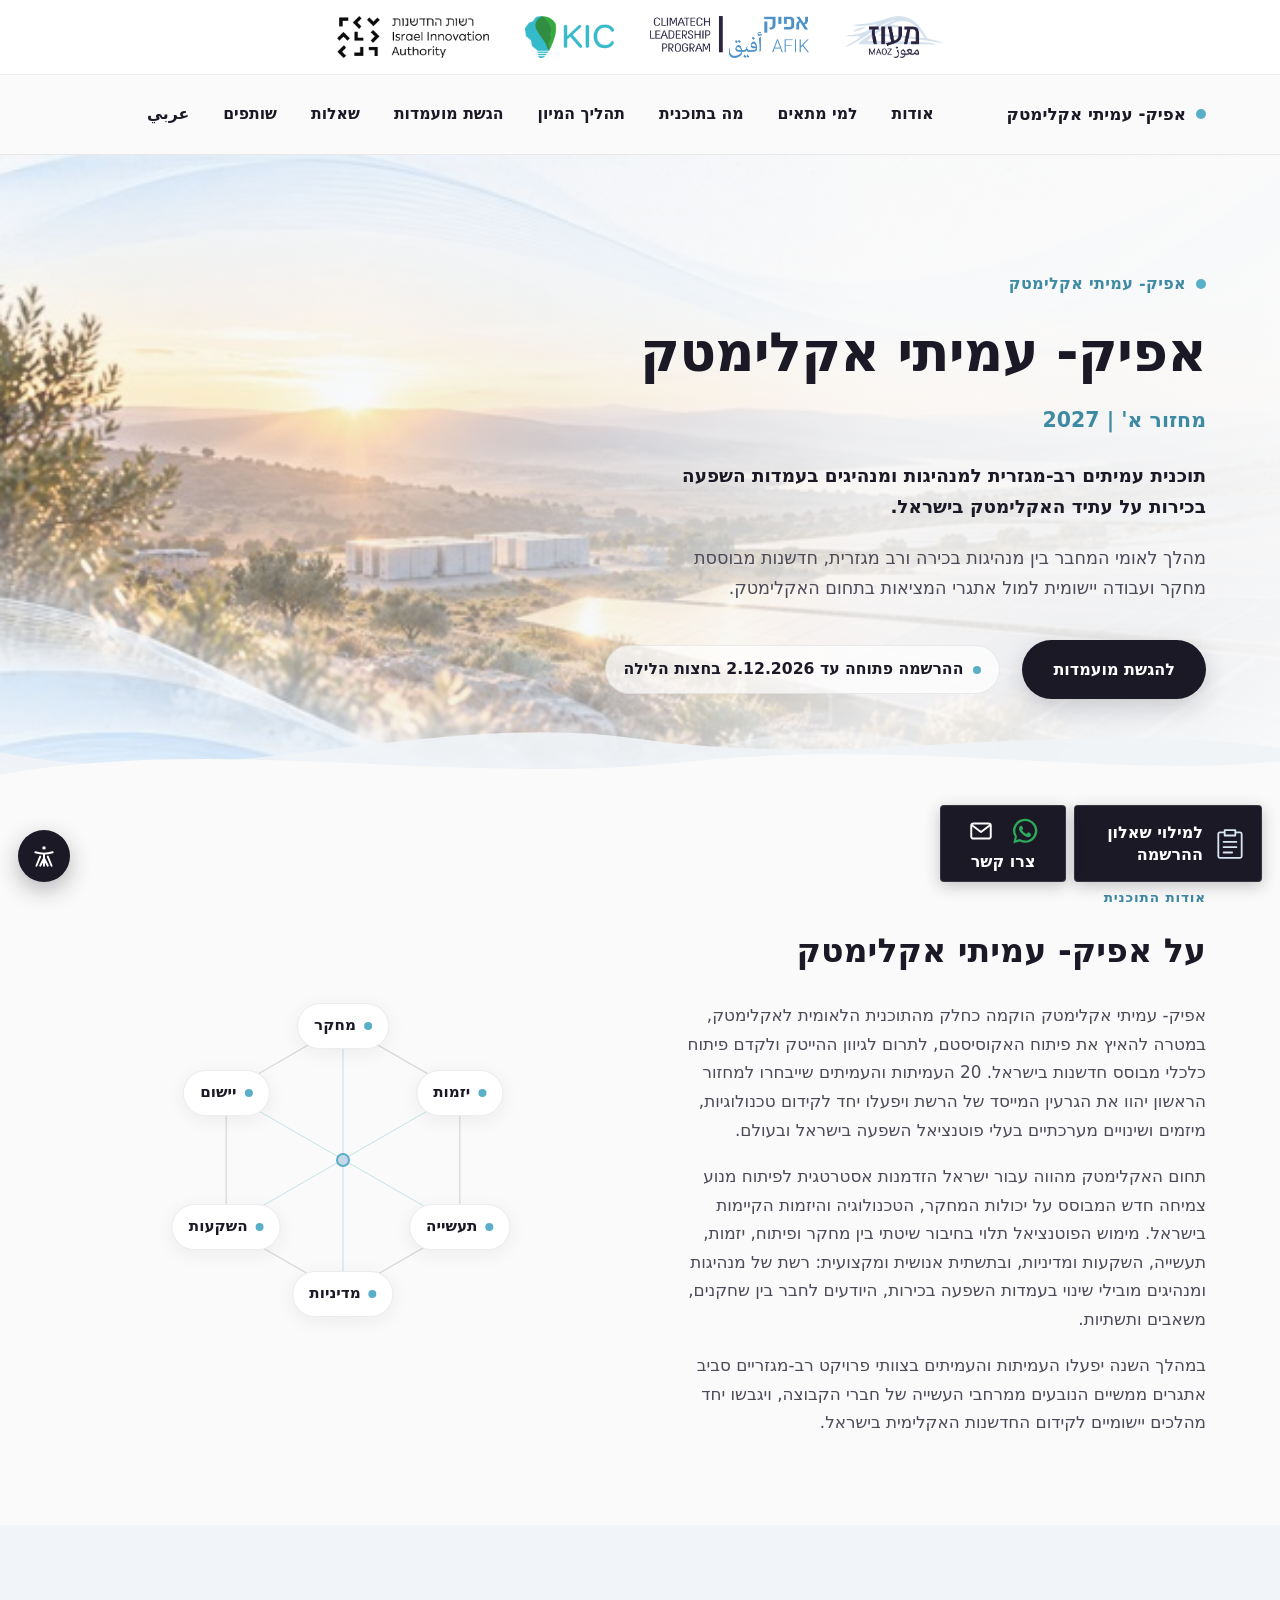
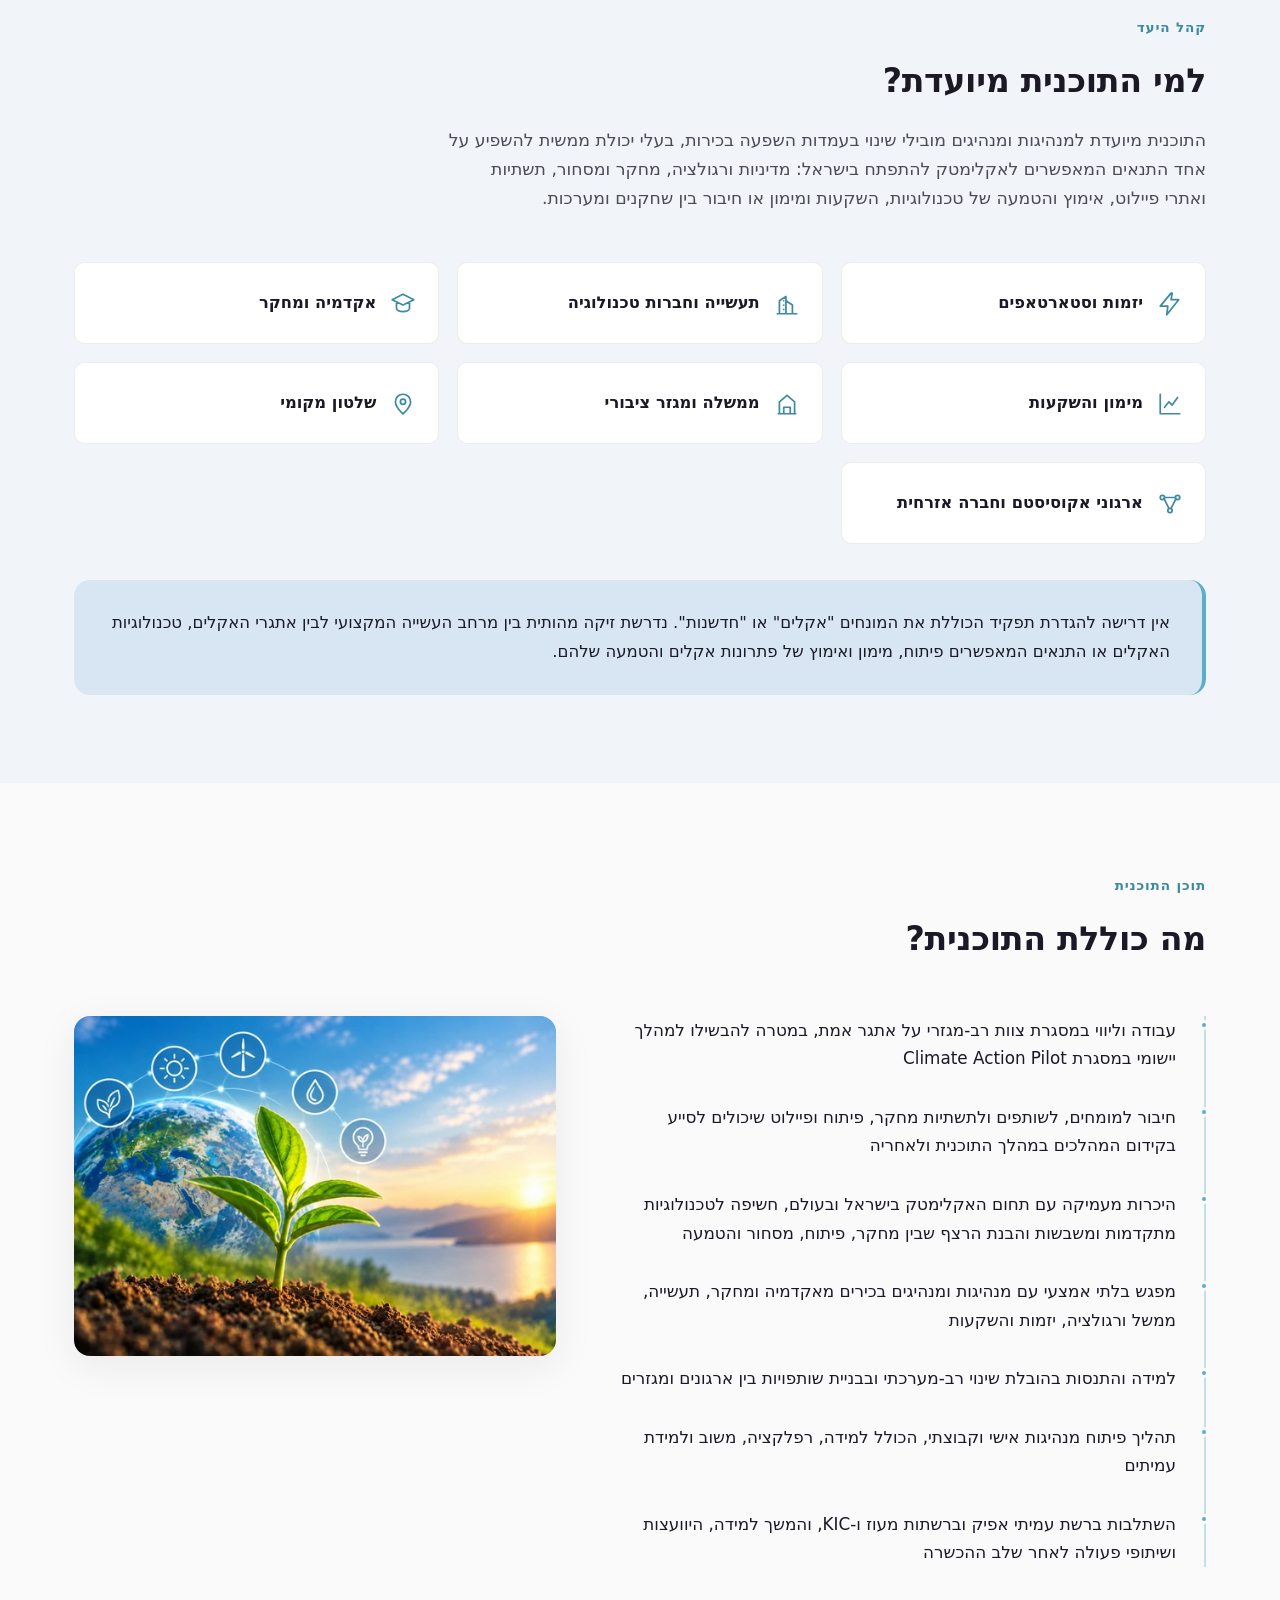
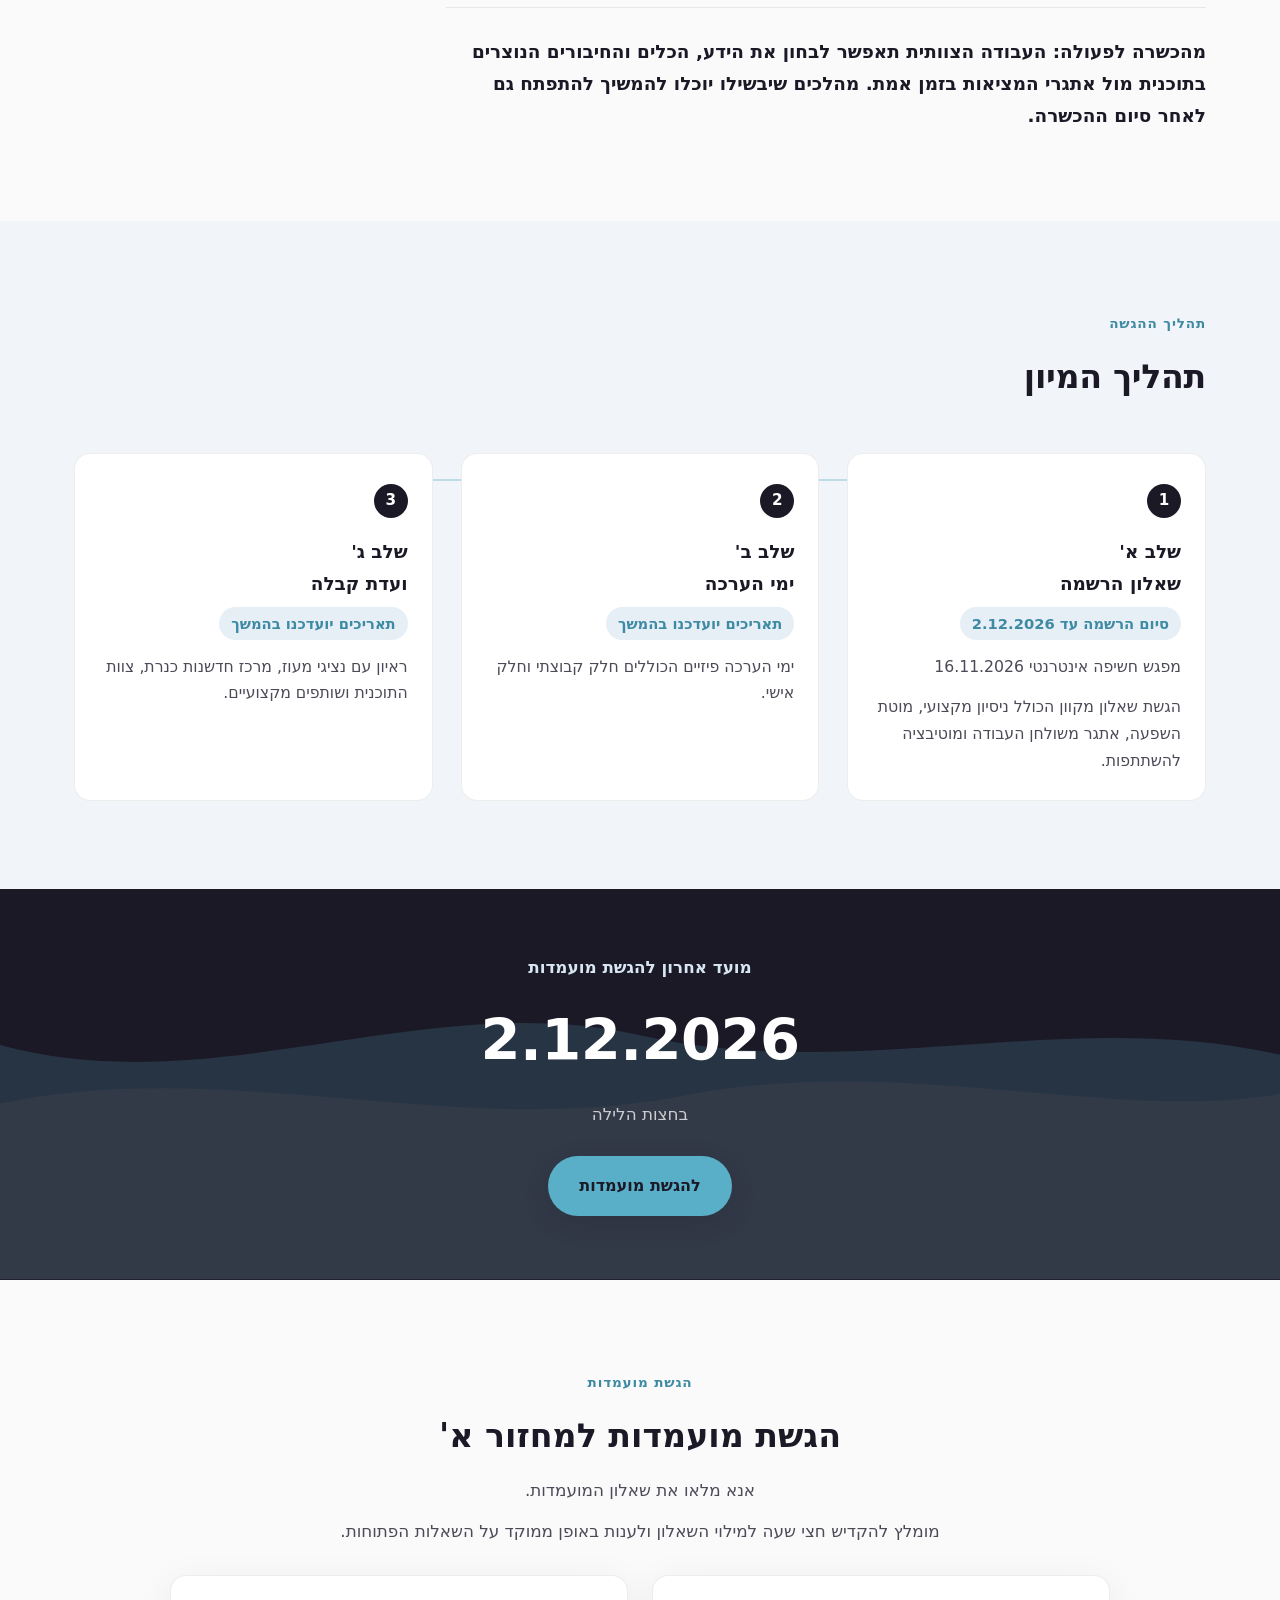
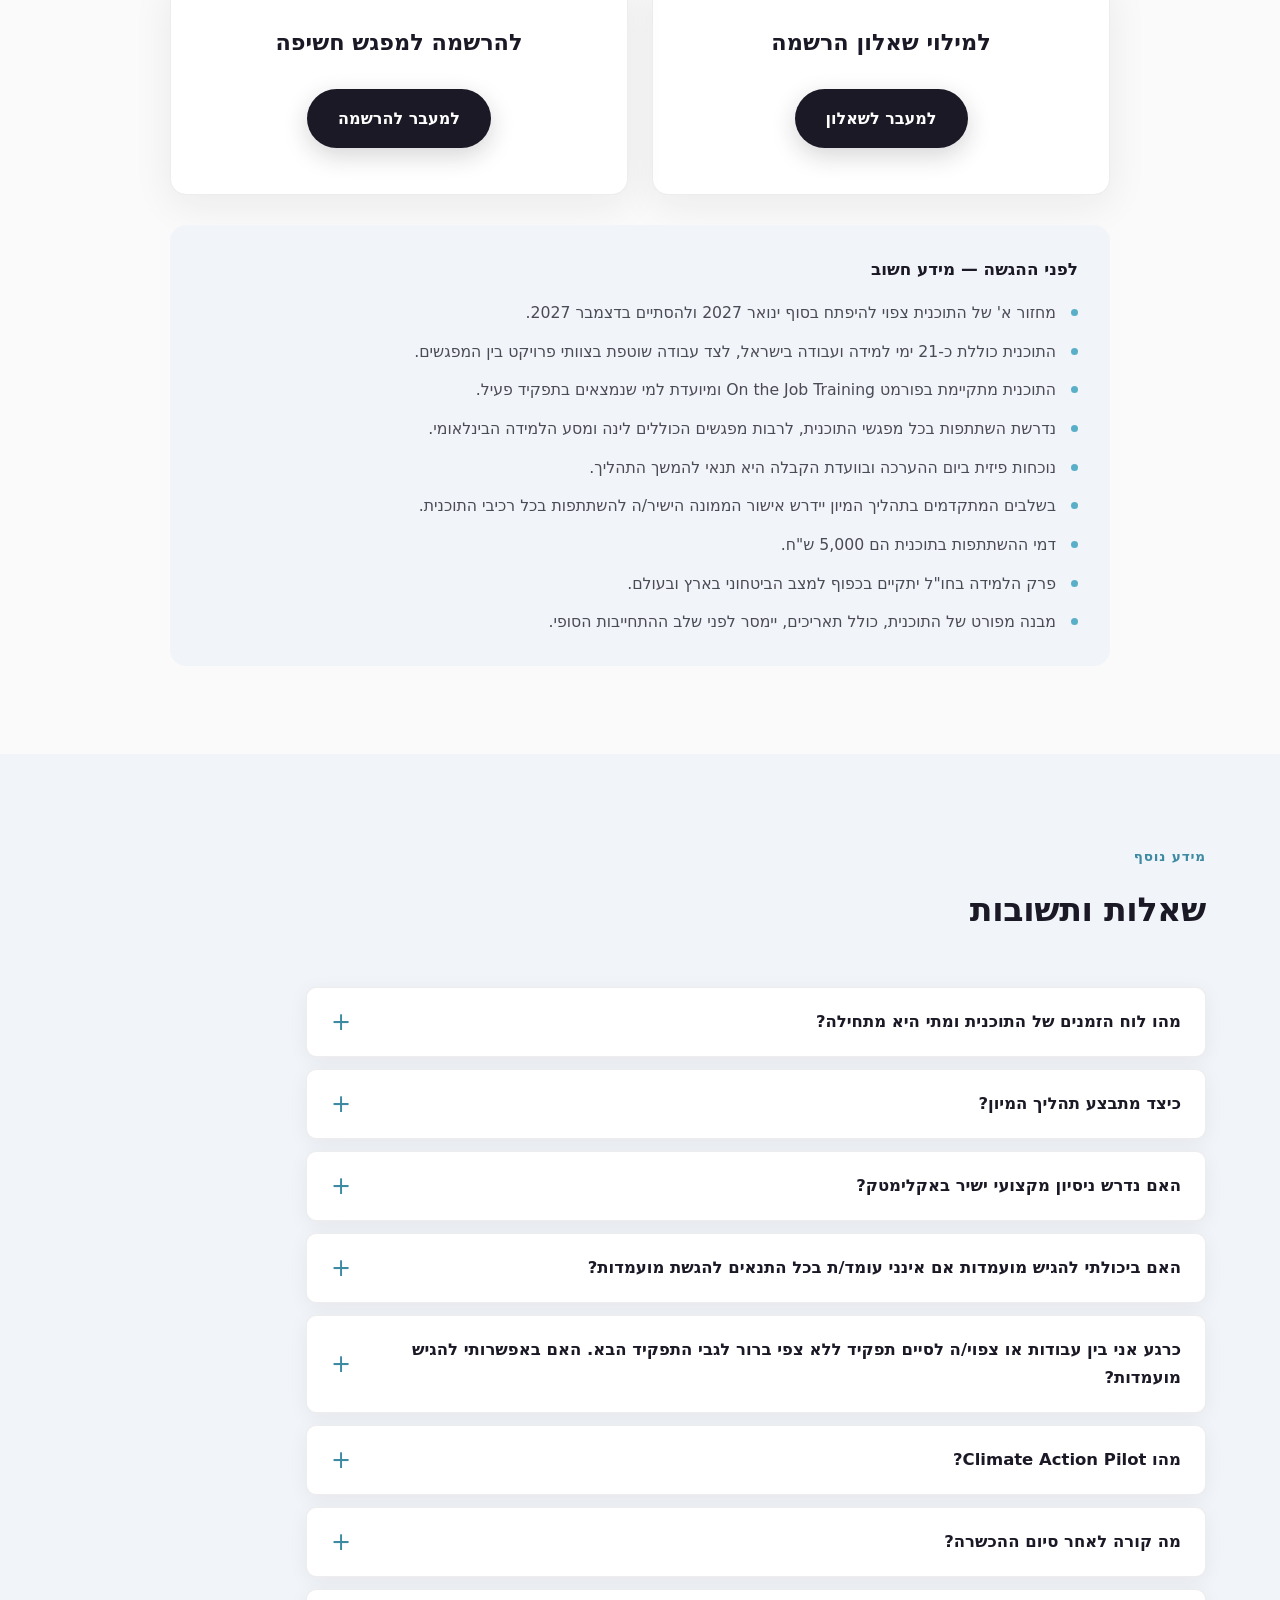
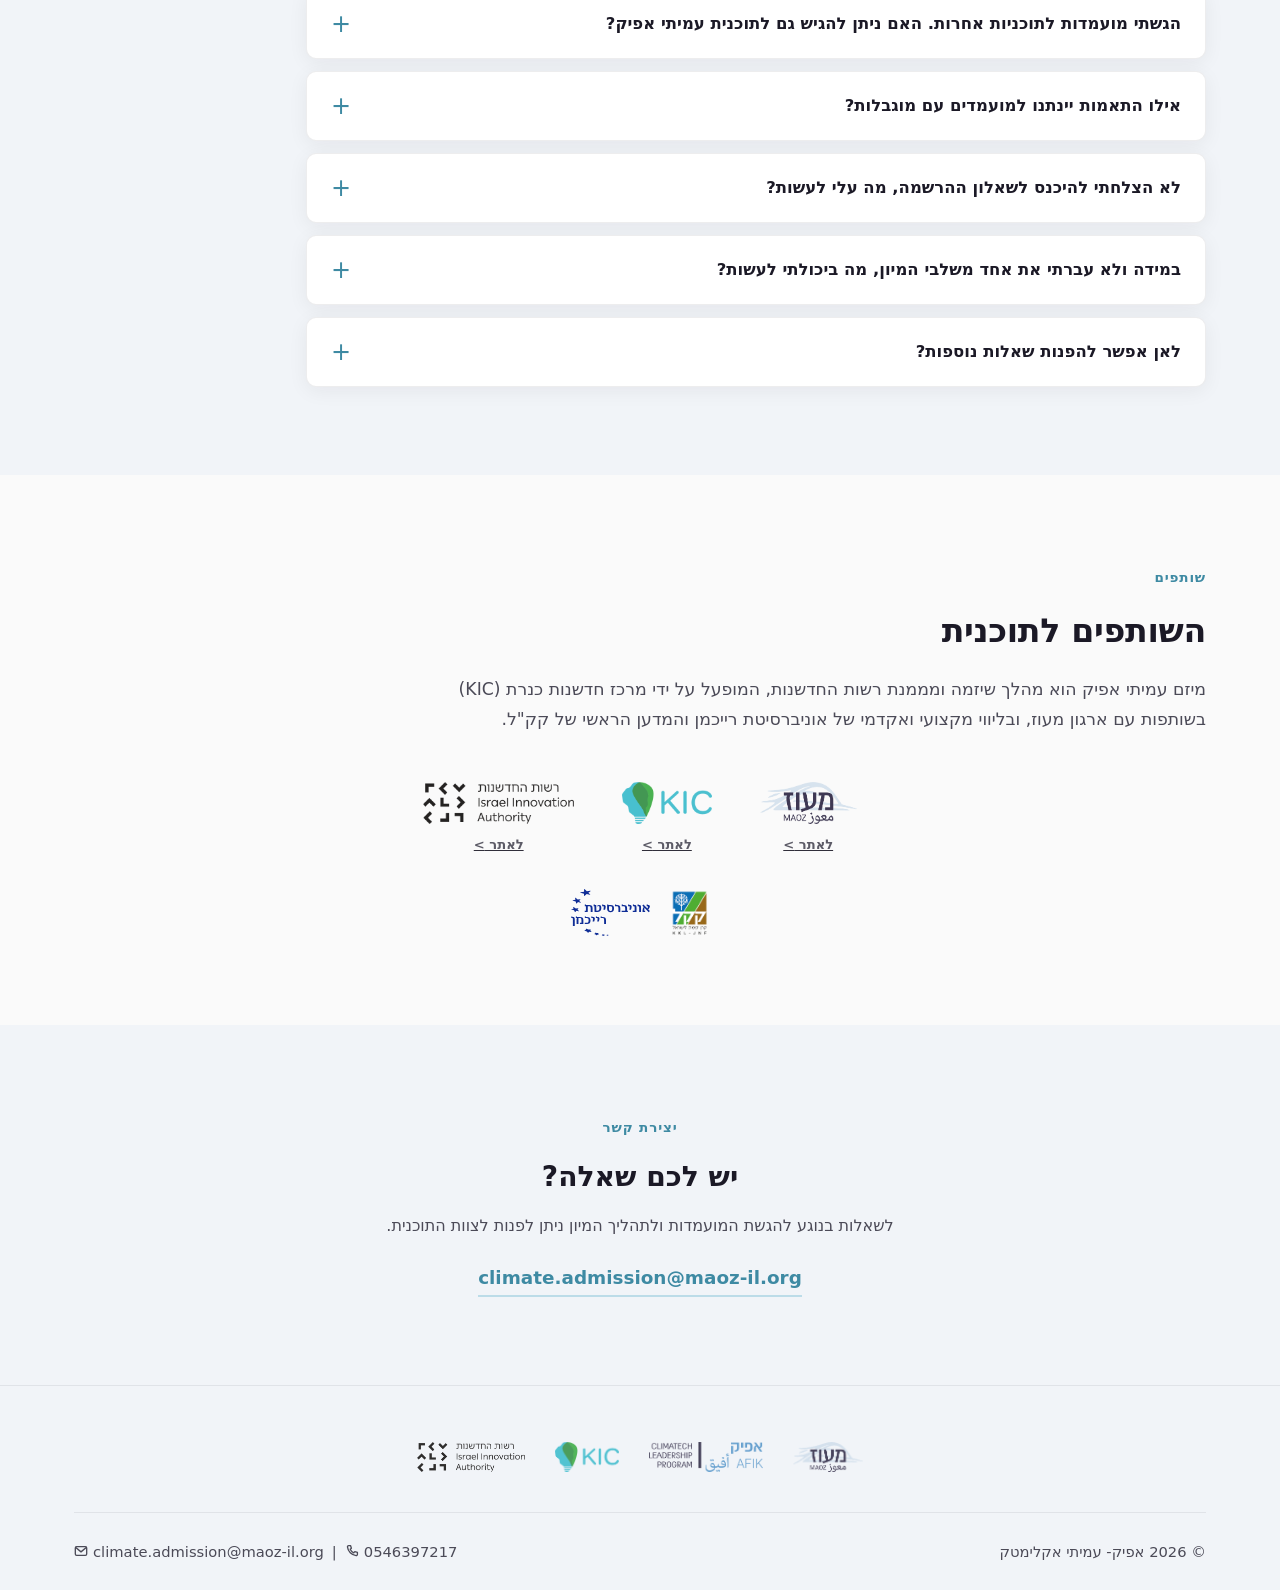
==== index.html @ 39c4fe68 "Add files via upload" ====
<!doctype html>
<html lang="he" dir="rtl">
<head>
<meta charset="UTF-8">
<meta name="viewport" content="width=device-width, initial-scale=1">
<title>אפיק- עמיתי אקלימטק | הגשת מועמדות למחזור א' 2027</title>
<meta name="description" content="קול קורא להגשת מועמדות למחזור א' של אפיק- עמיתי אקלימטק — תוכנית עמיתים רב-מגזרית למנהיגות ומנהיגים בעמדות השפעה בכירות על עתיד האקלימטק בישראל.  מהלך לאומי המחבר בין מנהיגות בכירה ורב מגזרית, חדשנות מבוססת מחקר ועבודה יישומית למול אתגרי המציאות בתחום האקלימטק.">
<meta property="og:type" content="website">
<meta property="og:url" content="https://kicagrotech.github.io/Climate/">
<meta property="og:title" content="אפיק- עמיתי אקלימטק | הגשת מועמדות למחזור א' 2027">
<meta property="og:description" content="קול קורא להגשת מועמדות למחזור א' של אפיק- עמיתי אקלימטק — תוכנית עמיתים רב-מגזרית למנהיגות ומנהיגים בעמדות השפעה בכירות על עתיד האקלימטק בישראל.  מהלך לאומי המחבר בין מנהיגות בכירה ורב מגזרית, חדשנות מבוססת מחקר ועבודה יישומית למול אתגרי המציאות בתחום האקלימטק.">
<meta property="og:image" content="https://kicagrotech.github.io/Climate/img/sustainability_hero_desktop_1900.jpg">
<meta property="og:image:width" content="1900">
<meta property="og:image:height" content="1267">
<meta property="og:image:type" content="image/jpeg">
<meta property="og:image:alt" content="שתיל ירוק צומח על רקע כדור הארץ וסמלי אנרגיה מתחדשת">
<meta name="twitter:card" content="summary_large_image">
<meta name="twitter:title" content="אפיק- עמיתי אקלימטק | הגשת מועמדות למחזור א' 2027">
<meta name="twitter:description" content="קול קורא להגשת מועמדות למחזור א' של אפיק- עמיתי אקלימטק — תוכנית עמיתים רב-מגזרית למנהיגות ומנהיגים בעמדות השפעה בכירות על עתיד האקלימטק בישראל.  מהלך לאומי המחבר בין מנהיגות בכירה ורב מגזרית, חדשנות מבוססת מחקר ועבודה יישומית למול אתגרי המציאות בתחום האקלימטק.">
<meta name="twitter:image" content="https://kicagrotech.github.io/Climate/img/sustainability_hero_desktop_1900.jpg">
<meta name="twitter:image:alt" content="שתיל ירוק צומח על רקע כדור הארץ וסמלי אנרגיה מתחדשת">

<!-- This page is for direct-link recipients only and must not be indexed -->
<meta name="robots" content="noindex, nofollow, noarchive, nosnippet, noimageindex">
<meta name="googlebot" content="noindex, nofollow, noarchive, nosnippet, noimageindex">
<meta name="bingbot" content="noindex, nofollow, noarchive, nosnippet">

<link rel="icon" href="img/favicon.ico" sizes="any">
<link rel="icon" type="image/png" sizes="32x32" href="img/favicon-32x32.png">
<link rel="icon" type="image/png" sizes="16x16" href="img/favicon-16x16.png">
<link rel="apple-touch-icon" sizes="180x180" href="img/apple-touch-icon.png">
<link rel="stylesheet" href="css/style.css">
</head>
<body>

<a href="#main" class="skip-link">דלגו לתוכן הראשי</a>

<!-- ==========================================================================
     HEADER — sticky: Level 1 (partner logo strip) + Level 2 (navigation)
     ========================================================================== -->
<header class="site-header" id="siteHeader">
<div class="partner-strip">
  <div class="container">
    <img src="img/logo5.png" alt="רשות החדשנות — Israel Innovation Authority" loading="eager" width="151" height="42">
    <img src="img/logo3.png" alt="KIC — מרכז חדשנות כנרת" loading="eager" width="89" height="42">
    <img src="img/logo2.png" alt="Climatech Leadership Program" loading="eager" width="84" height="42">
    <img src="img/logo1.png" alt="מעוז MAOZ" loading="eager" width="97" height="42">
  </div>
</div>

<nav class="site-nav" id="siteNav" aria-label="ניווט ראשי">
  <div class="container">
    <a href="#hero" class="brand"><span class="brand-mark" aria-hidden="true"></span>אפיק- עמיתי אקלימטק</a>

    <ul class="nav-links">
      <li><a href="#about">אודות</a></li>
      <li><a href="#audience">למי מתאים</a></li>
      <li><a href="#program">מה בתוכנית</a></li>
      <li><a href="#selection">תהליך המיון</a></li>
      <li><a href="#application">הגשת מועמדות</a></li>
      <li><a href="#faq">שאלות</a></li>
      <li><a href="#partners">שותפים</a></li>
      <li><a href="ar.html" lang="ar">عربي</a></li>
    </ul>

    <div class="nav-cta">
      <button type="button" class="hamburger" id="hamburgerBtn" aria-expanded="false" aria-controls="mobileNav" aria-label="פתיחת תפריט ניווט">
        <span></span><span></span><span></span>
      </button>
    </div>
  </div>

  <div class="mobile-nav" id="mobileNav">
    <ul>
      <li><a href="#about">אודות</a></li>
      <li><a href="#audience">למי מתאים</a></li>
      <li><a href="#program">מה בתוכנית</a></li>
      <li><a href="#selection">תהליך המיון</a></li>
      <li><a href="#application">הגשת מועמדות</a></li>
      <li><a href="#faq">שאלות</a></li>
      <li><a href="#partners">שותפים</a></li>
      <li><a href="ar.html" lang="ar">عربي</a></li>
    </ul>
  </div>
</nav>
</header>

<main id="main">

  <!-- ==========================================================================
       HERO
       ========================================================================== -->
  <section class="hero" id="hero">
    <div class="hero-media" aria-hidden="true">
      <picture>
        <source media="(max-width: 767px)" srcset="img/afik_energy_01_mobile_600.jpg">
        <source media="(min-width: 768px)" srcset="img/afik_energy_01_desktop_1900.jpg">
        <img src="img/afik_energy_01_desktop_1900.jpg" alt="" fetchpriority="high">
      </picture>
    </div>

    <div class="container">
      <div class="hero-content">
        <div class="hero-eyebrow">
          <span class="brand-mark" aria-hidden="true"></span>
          אפיק- עמיתי אקלימטק
        </div>
        <h1>אפיק- עמיתי אקלימטק</h1>
        <p class="hero-sub">מחזור א' | 2027</p>
        <p class="hero-desc" style="font-weight:600; color:var(--text-dark); font-size:1.15rem;">תוכנית עמיתים רב-מגזרית למנהיגות ומנהיגים בעמדות השפעה בכירות על עתיד האקלימטק בישראל. </p>
        <p class="hero-desc">מהלך לאומי המחבר בין מנהיגות בכירה ורב מגזרית, חדשנות מבוססת מחקר ועבודה יישומית למול אתגרי המציאות בתחום האקלימטק.</p>

        <div class="hero-actions">
          <a href="#application" class="btn btn-primary">להגשת מועמדות</a>
          <span class="hero-deadline"><span class="dot" aria-hidden="true"></span>ההרשמה פתוחה עד 2.12.2026 בחצות הלילה</span>
        </div>
      </div>
    </div>

    <div class="wave-divider" aria-hidden="true">
      <svg viewBox="0 0 1440 110" preserveAspectRatio="none" xmlns="http://www.w3.org/2000/svg">
        <path class="wave-anim w1" fill="#F1F4F8" opacity="0.9" d="M0,60 C240,110 480,10 720,45 C960,80 1200,20 1440,55 L1440,110 L0,110 Z"></path>
        <path class="wave-anim w2" fill="#FAFAFA" d="M0,85 C260,40 520,100 780,70 C1020,45 1260,90 1440,70 L1440,110 L0,110 Z"></path>
      </svg>
    </div>
  </section>

  <!-- ==========================================================================
       ABOUT
       ========================================================================== -->
  <section class="section" id="about">
    <div class="container">
      <div class="about-grid">
        <div class="about-copy reveal">
          <span class="eyebrow">אודות התוכנית</span>
          <h2 style="font-size:clamp(1.7rem,2.6vw,2.35rem); font-weight:700; margin-bottom:22px;">על אפיק- עמיתי אקלימטק</h2>
          <p>אפיק- עמיתי אקלימטק הוקמה כחלק מהתוכנית הלאומית לאקלימטק, במטרה להאיץ את פיתוח האקוסיסטם, לתרום לגיוון ההייטק ולקדם פיתוח כלכלי מבוסס חדשנות בישראל. 20 העמיתות והעמיתים שייבחרו למחזור הראשון יהוו את הגרעין המייסד של הרשת ויפעלו יחד לקידום טכנולוגיות, מיזמים ושינויים מערכתיים בעלי פוטנציאל השפעה בישראל ובעולם.</p>
          <p>תחום האקלימטק מהווה עבור ישראל הזדמנות אסטרטגית לפיתוח מנוע צמיחה חדש המבוסס על יכולות המחקר, הטכנולוגיה והיזמות הקיימות בישראל. מימוש הפוטנציאל תלוי בחיבור שיטתי בין מחקר ופיתוח, יזמות, תעשייה, השקעות ומדיניות, ובתשתית אנושית ומקצועית: רשת של מנהיגות ומנהיגים מובילי שינוי בעמדות השפעה בכירות, היודעים לחבר בין שחקנים, משאבים ותשתיות.</p>
          <p>במהלך השנה יפעלו העמיתות והעמיתים בצוותי פרויקט רב-מגזריים סביב אתגרים ממשיים הנובעים ממרחבי העשייה של חברי הקבוצה, ויגבשו יחד מהלכים יישומיים לקידום החדשנות האקלימית בישראל.</p>
        </div>

        <div class="reveal">
          <div class="ecosystem" role="img" aria-label="תרשים המחבר בין שישה תחומים: מחקר, יזמות, תעשייה, מדיניות, השקעות ויישום">
            <svg viewBox="0 0 640 420" xmlns="http://www.w3.org/2000/svg" aria-hidden="true">
              <g stroke="#5AAFC8" stroke-width="1" opacity="0.28">
                <line x1="320" y1="210" x2="320" y2="50"></line>
                <line x1="320" y1="210" x2="459" y2="130"></line>
                <line x1="320" y1="210" x2="459" y2="290"></line>
                <line x1="320" y1="210" x2="320" y2="370"></line>
                <line x1="320" y1="210" x2="181" y2="290"></line>
                <line x1="320" y1="210" x2="181" y2="130"></line>
              </g>
              <g stroke="#1B1926" stroke-width="1.2" opacity="0.18">
                <line x1="320" y1="50" x2="459" y2="130"></line>
                <line x1="459" y1="130" x2="459" y2="290"></line>
                <line x1="459" y1="290" x2="320" y2="370"></line>
                <line x1="320" y1="370" x2="181" y2="290"></line>
                <line x1="181" y1="290" x2="181" y2="130"></line>
                <line x1="181" y1="130" x2="320" y2="50"></line>
              </g>
              <g stroke="#5AAFC8" stroke-width="1" opacity="0.12">
                <line x1="320" y1="50" x2="320" y2="370"></line>
                <line x1="459" y1="130" x2="181" y2="290"></line>
                <line x1="459" y1="290" x2="181" y2="130"></line>
              </g>
            </svg>
            <span class="eco-center" aria-hidden="true"></span>
            <span class="eco-node" style="left:50%; top:12%;">מחקר</span>
            <span class="eco-node" style="left:71.7%; top:31%;">יזמות</span>
            <span class="eco-node" style="left:71.7%; top:69%;">תעשייה</span>
            <span class="eco-node" style="left:50%; top:88%;">מדיניות</span>
            <span class="eco-node" style="left:28.3%; top:69%;">השקעות</span>
            <span class="eco-node" style="left:28.3%; top:31%;">יישום</span>
          </div>
          <ul class="ecosystem-mobile">
            <li class="eco-node">מחקר</li>
            <li class="eco-node">יזמות</li>
            <li class="eco-node">תעשייה</li>
            <li class="eco-node">מדיניות</li>
            <li class="eco-node">השקעות</li>
            <li class="eco-node">יישום</li>
          </ul>
        </div>
      </div>
    </div>
  </section>

  <!-- ==========================================================================
       TARGET AUDIENCE
       ========================================================================== -->
  <section class="section section--tint" id="audience">
    <div class="container">
      <div class="section-head reveal">
        <span class="eyebrow">קהל היעד</span>
        <h2>למי התוכנית מיועדת?</h2>
        <p>התוכנית מיועדת למנהיגות ומנהיגים מובילי שינוי בעמדות השפעה בכירות, בעלי יכולת ממשית להשפיע על אחד התנאים המאפשרים לאקלימטק להתפתח בישראל: מדיניות ורגולציה, מחקר ומסחור, תשתיות ואתרי פיילוט, אימוץ והטמעה של טכנולוגיות, השקעות ומימון או חיבור בין שחקנים ומערכות.</p>
      </div>

      <div class="audience-grid reveal">
        <div class="audience-card">
          <svg viewBox="0 0 24 24" fill="none" stroke-width="1.6" stroke-linecap="round" stroke-linejoin="round" aria-hidden="true"><path d="M13 2 3 14h7l-1 8 11-14h-7l1-6Z"/></svg>
          <span>יזמות וסטארטאפים</span>
        </div>
        <div class="audience-card">
          <svg viewBox="0 0 24 24" fill="none" stroke-width="1.6" stroke-linecap="round" stroke-linejoin="round" aria-hidden="true"><path d="M3 21h18M5 21V9l6-4v16M17 21V13l-6-4M9 9h.01M9 13h.01M9 17h.01M17 17h.01"/></svg>
          <span>תעשייה וחברות טכנולוגיה</span>
        </div>
        <div class="audience-card">
          <svg viewBox="0 0 24 24" fill="none" stroke-width="1.6" stroke-linecap="round" stroke-linejoin="round" aria-hidden="true"><path d="m2 8 10-5 10 5-10 5-10-5Zm4 2v6c0 1.7 2.7 3 6 3s6-1.3 6-3v-6"/></svg>
          <span>אקדמיה ומחקר</span>
        </div>
        <div class="audience-card">
          <svg viewBox="0 0 24 24" fill="none" stroke-width="1.6" stroke-linecap="round" stroke-linejoin="round" aria-hidden="true"><path d="M3 3v18h18M7 15l4-5 3 3 5-7"/></svg>
          <span>מימון והשקעות</span>
        </div>
        <div class="audience-card">
          <svg viewBox="0 0 24 24" fill="none" stroke-width="1.6" stroke-linecap="round" stroke-linejoin="round" aria-hidden="true"><path d="M4 21h16M5 21V10l7-6 7 6v11M9 21v-6h6v6"/></svg>
          <span>ממשלה ומגזר ציבורי</span>
        </div>
        <div class="audience-card">
          <svg viewBox="0 0 24 24" fill="none" stroke-width="1.6" stroke-linecap="round" stroke-linejoin="round" aria-hidden="true"><path d="M12 21s7-5.5 7-11a7 7 0 1 0-14 0c0 5.5 7 11 7 11Z"/><circle cx="12" cy="10" r="2.4"/></svg>
          <span>שלטון מקומי</span>
        </div>
        <div class="audience-card">
          <svg viewBox="0 0 24 24" fill="none" stroke-width="1.6" stroke-linecap="round" stroke-linejoin="round" aria-hidden="true"><circle cx="5" cy="6" r="2"/><circle cx="19" cy="6" r="2"/><circle cx="12" cy="18" r="2"/><path d="M6.6 7.2 11 16M17.4 7.2 13 16M7 6h10"/></svg>
          <span>ארגוני אקוסיסטם וחברה אזרחית</span>
        </div>
      </div>

      <div class="callout reveal">
        אין דרישה להגדרת תפקיד הכוללת את המונחים  "אקלים" או "חדשנות". נדרשת זיקה מהותית בין מרחב העשייה המקצועי לבין אתגרי האקלים, טכנולוגיות האקלים או התנאים המאפשרים פיתוח, מימון ואימוץ של פתרונות אקלים והטמעה שלהם.
      </div>
    </div>
  </section>

  <!-- ==========================================================================
       WHAT THE PROGRAM INCLUDES
       ========================================================================== -->
  <section class="section program-section" id="program">
    <div class="container">
      <div class="section-head reveal">
        <span class="eyebrow">תוכן התוכנית</span>
        <h2>מה כוללת התוכנית?</h2>
      </div>

      <div class="program-layout">
        <ul class="program-list reveal">
          <li>עבודה וליווי במסגרת צוות רב-מגזרי על אתגר אמת, במטרה להבשילו למהלך יישומי במסגרת Climate Action Pilot</li>
          <li>חיבור למומחים, לשותפים ולתשתיות מחקר, פיתוח ופיילוט שיכולים לסייע בקידום המהלכים במהלך התוכנית ולאחריה</li>
          <li>היכרות מעמיקה עם תחום האקלימטק בישראל ובעולם, חשיפה לטכנולוגיות מתקדמות ומשבשות והבנת הרצף שבין מחקר, פיתוח, מסחור והטמעה</li>
          <li>מפגש בלתי אמצעי עם מנהיגות ומנהיגים בכירים מאקדמיה ומחקר, תעשייה, ממשל ורגולציה, יזמות והשקעות</li>
          <li>למידה והתנסות בהובלת שינוי רב-מערכתי ובבניית שותפויות בין ארגונים ומגזרים</li>
          <li>תהליך פיתוח מנהיגות אישי וקבוצתי, הכולל למידה, רפלקציה, משוב ולמידת עמיתים</li>
          <li>השתלבות ברשת עמיתי אפיק וברשתות מעוז ו-KIC, והמשך למידה, היוועצות ושיתופי פעולה לאחר שלב ההכשרה</li>
        </ul>

        <div class="program-visual reveal">
          <picture>
            <source media="(max-width: 767px)" srcset="img/sustainability_hero_mobile_600.jpg">
            <img src="img/sustainability_hero_desktop_1900.jpg" alt="" loading="lazy" width="1900" height="1267">
          </picture>
        </div>
      </div>

      <p class="program-highlight reveal">מהכשרה לפעולה: העבודה הצוותית תאפשר לבחון את הידע, הכלים והחיבורים הנוצרים בתוכנית מול אתגרי המציאות בזמן אמת. מהלכים שיבשילו יוכלו להמשיך להתפתח גם לאחר סיום ההכשרה.</p>
    </div>
  </section>

  <!-- ==========================================================================
       SELECTION PROCESS
       ========================================================================== -->
  <section class="section section--tint" id="selection">
    <div class="container">
      <div class="section-head reveal">
        <span class="eyebrow">תהליך ההגשה</span>
        <h2>תהליך המיון</h2>
      </div>

      <div class="timeline reveal">
        <div class="timeline-stage">
          <span class="timeline-num">1</span>
          <h3>שלב א'<br>שאלון הרשמה</h3>
          <span class="timeline-date">סיום הרשמה עד 2.12.2026</span>
          <p>מפגש חשיפה אינטרנטי 16.11.2026</p>
          <p>הגשת שאלון מקוון הכולל ניסיון מקצועי, מוטת השפעה, אתגר משולחן העבודה ומוטיבציה להשתתפות.</p>
        </div>
        <div class="timeline-stage">
          <span class="timeline-num">2</span>
          <h3>שלב ב'<br>ימי הערכה</h3>
          <span class="timeline-date">תאריכים יועדכנו בהמשך</span>
          <p>ימי הערכה פיזיים הכוללים חלק קבוצתי וחלק אישי.</p>
        </div>
        <div class="timeline-stage">
          <span class="timeline-num">3</span>
          <h3>שלב ג'<br>ועדת קבלה</h3>
          <span class="timeline-date">תאריכים יועדכנו בהמשך</span>
          <p>ראיון עם נציגי מעוז, מרכז חדשנות כנרת, צוות התוכנית ושותפים מקצועיים.</p>
        </div>
      </div>

    </div>
  </section>

  <!-- ==========================================================================
       APPLICATION DEADLINE BANNER
       ========================================================================== -->
  <section class="deadline-banner">
    <div class="deadline-waves" aria-hidden="true">
      <svg viewBox="0 0 1440 400" preserveAspectRatio="none" xmlns="http://www.w3.org/2000/svg">
        <path class="wave-anim w1" fill="#5AAFC8" d="M0,160 C240,220 480,100 720,150 C960,200 1200,120 1440,170 L1440,400 L0,400 Z"></path>
        <path class="wave-anim w2" fill="#D8E6F3" opacity="0.5" d="M0,220 C260,170 520,260 780,210 C1020,170 1260,240 1440,210 L1440,400 L0,400 Z"></path>
      </svg>
    </div>
    <div class="container">
      <p class="eyebrow2">מועד אחרון להגשת מועמדות</p>
      <p class="big-date">2.12.2026</p>
      <p class="midnight">בחצות הלילה</p>
      <a href="#application" class="btn btn-primary">להגשת מועמדות</a>
    </div>
  </section>

  <!-- ==========================================================================
       APPLICATION FORM
       ========================================================================== -->
  <section class="section" id="application">
    <div class="container">
      <div class="application-layout">
        <div class="application-intro reveal">
          <span class="eyebrow">הגשת מועמדות</span>
          <h2 style="font-size:clamp(1.7rem,2.6vw,2.35rem); font-weight:700;">הגשת מועמדות למחזור א'</h2>
          <p>אנא מלאו את שאלון המועמדות.</p>
          <p>מומלץ להקדיש חצי שעה למילוי השאלון ולענות באופן ממוקד על השאלות הפתוחות.</p>
        </div>

        <div class="form-card reveal">
          <div class="application-options">
            <article class="application-option">
              <h3>למילוי שאלון הרשמה</h3>
              <a class="btn btn-primary" href="https://maozmb.formtitan.com/ftproject/ft9661c481bd414038a4bed90727682756" target="_blank" rel="noopener noreferrer">למעבר לשאלון</a>
            </article>
            <article class="application-option">
              <h3>להרשמה למפגש חשיפה</h3>
              <a class="btn btn-primary" href="https://forms.monday.com/forms/6d9bc98e8d0256991ad52911f7b4c716?r=use1" target="_blank" rel="noopener noreferrer">למעבר להרשמה</a>
            </article>
          </div>
        </div>

        <div class="info-notes reveal">
          <h3>לפני ההגשה — מידע חשוב</h3>
          <ul>
            <li>מחזור א' של התוכנית צפוי להיפתח בסוף ינואר 2027 ולהסתיים בדצמבר 2027.</li>
            <li>התוכנית כוללת כ-21 ימי למידה ועבודה בישראל, לצד עבודה שוטפת בצוותי פרויקט בין המפגשים.</li>
            <li>התוכנית מתקיימת בפורמט On the Job Training ומיועדת למי שנמצאים בתפקיד פעיל.</li>
            <li>נדרשת השתתפות בכל מפגשי התוכנית, לרבות מפגשים הכוללים לינה ומסע הלמידה הבינלאומי.</li>
            <li>נוכחות פיזית ביום ההערכה ובוועדת הקבלה היא תנאי להמשך התהליך.</li>
            <li>בשלבים המתקדמים בתהליך המיון יידרש אישור הממונה הישיר/ה להשתתפות בכל רכיבי התוכנית.</li>
            <li>דמי ההשתתפות בתוכנית הם 5,000 ש"ח.</li>
            <li>פרק הלמידה בחו"ל יתקיים בכפוף למצב הביטחוני בארץ ובעולם.</li>
            <li>מבנה מפורט של התוכנית, כולל תאריכים, יימסר לפני שלב ההתחייבות הסופי.</li>
          </ul>
        </div>
      </div>
    </div>
  </section>

  <!-- ==========================================================================
       FREQUENTLY ASKED QUESTIONS
       ========================================================================== -->
  <section class="section section--tint" id="faq">
    <div class="container">
      <div class="section-head reveal">
        <span class="eyebrow">מידע נוסף</span>
        <h2>שאלות ותשובות</h2>
      </div>

      <div class="faq-list reveal">
        <details class="faq-item">
          <summary>מהו לוח הזמנים של התוכנית ומתי היא מתחילה?</summary>
          <div class="faq-answer">
            <p>מחזור א' של התוכנית צפוי להתחיל בסוף ינואר 2027 ולהסתיים בדצמבר 2027. התוכנית תכלול כ-21 ימי למידה ועבודה בישראל, מתוכם כ-6 לילות, ועוד מסע למידה בינלאומי בן 7 ימים, לצד עבודה בין המפגשים. לוח התאריכים המלא יימסר למועמדים לפני שלב ההתחייבות הסופי.</p>
          </div>
        </details>

        <details class="faq-item">
          <summary>כיצד מתבצע תהליך המיון?</summary>
          <div class="faq-answer">
            <p>תהליך המיון מורכב משלושה שלבים: הגשת מועמדות, ויום הערכה הכולל חלק אישי וקבוצתי. לכל שלב יוזמנו המועמדים והמועמדות המובילים והמתאימים ביותר מהשלב הקודם.</p>
            <p>לתוכניות מעוז השונות נרשמים בכל שנה מאות מועמדים (יחס הקבלה עומד על כ-1:15). לכל שלב יזומנו המועמדים המובילים והמתאימים ביותר מהשלב הקודם, מתוכם נבחרים 25 עמיתים על ידי נציגים של חברי רשת מעוז, צוות המיזם, שותפי המיזם, בעלי עניין והצוות הבכיר של ארגון מעוז.</p>
          </div>
        </details>

        <details class="faq-item">
          <summary>האם נדרש ניסיון מקצועי ישיר באקלימטק?</summary>
          <div class="faq-answer">
            <p>לא בהכרח. התוכנית מיועדת גם למנהיגות ומנהיגים שהשפעתם על התחום נובעת ממדיניות, תשתיות, תכנון, תעשייה, מימון, מחקר או אימוץ טכנולוגיות. השאלה המרכזית היא האם מרחב העשייה המקצועי מחובר באופן מהותי למשימת התוכנית והאם קיימת יכולת להניע שינוי.</p>
          </div>
        </details>

        <details class="faq-item">
          <summary>האם ביכולתי להגיש מועמדות אם אינני עומד/ת בכל התנאים להגשת מועמדות?</summary>
          <div class="faq-answer">
            <p>קבלת ההחלטות מתבצעת בהתאם לקריטריונים המוצגים בקול הקורא ומתוך רצון לייצר רשת רלוונטית של מובילי שינוי. לעיתים הקריטריונים אינם משקפים את מלוא מוטת ההשפעה של המועמד/ת. אם יש בידך השפעה שאינה באה לידי ביטוי באמצעות קריטריונים אלו, ניתן להגיש מועמדות ולנמק, גם אם אינך עומד/ת בכל דרישות החובה.</p>
          </div>
        </details>

        <details class="faq-item">
          <summary>כרגע אני בין עבודות או צפוי/ה לסיים תפקיד ללא צפי ברור לגבי התפקיד הבא. האם באפשרותי להגיש מועמדות?</summary>
          <div class="faq-answer">
            <p>התוכנית בנויה בפורמט On the Job Training ומכוונת ליישום תהליכי הלמידה במרחב העשייה של העמית במסגרת תפקידו. לכן התוכנית מיועדת למי שנמצאים בתפקיד פעיל המאפשר ליישם את הלמידה ולקדם אתגר ממשי. שינוי תפקיד במהלך תהליך המיון ייבחן בהתאם לתפקיד החדש.</p>
          </div>
        </details>

        <details class="faq-item">
          <summary>מהו Climate Action Pilot?</summary>
          <div class="faq-answer">
            <p>מהלך יישומי המפותח במשותף על ידי צוות רב-מגזרי סביב אתגר אמת. הוא יכול להיות פיתוח או התאמה של טכנולוגיה מבוססת מחקר, הוכחת היתכנות או פיילוט, מסחור ידע, הנבטת מיזם, מהלך רגולטורי, מנגנון מימון, תשתית נתונים או שיתוף פעולה חדש בין ממשל, אקדמיה, תעשייה והון.</p>
          </div>
        </details>

        <details class="faq-item">
          <summary>מה קורה לאחר סיום ההכשרה?</summary>
          <div class="faq-answer">
            <p>הבוגרים יצטרפו לרשת עמיתי אפיק ולרשתות מעוז ו-KIC. הרשת תמשיך לפעול באמצעות למידת עמיתים, היוועצות וקידום מהלכים. מהלכים שיבשילו יוכלו להתחבר לתשתיות ניסוי, למומחים, לשותפים ולמסלולי המשך בהתאם להתאמה ולקריטריונים.</p>
          </div>
        </details>

        <details class="faq-item">
          <summary>הגשתי מועמדות לתוכניות אחרות. האם ניתן להגיש גם לתוכנית עמיתי אפיק?</summary>
          <div class="faq-answer">
            <p>ניתן להגיש מועמדות ליותר מתוכנית אחת. בשלב ימי ההערכה תידרש בחירה והתחייבות לאחת התוכניות. הבחירה בתוכנית אחת והסרת המועמדות מהאחרת אינן מהוות ערובה לקבלה. ההמלצה היא לבחור בתוכנית המתאימה ביותר למרחב שבו המועמד/ת רואה את עצמו/ה משפיע/ה.</p>
          </div>
        </details>

        <details class="faq-item">
          <summary>אילו התאמות יינתנו למועמדים עם מוגבלות?</summary>
          <div class="faq-answer">
            <p>נוכחותם של מנהיגים ומנהיגות ממגוון קבוצות וקהלים, כולל אנשים עם מוגבלות, חשובה לנו. לכן אנו פועלים להנגשת תהליכי המיון וההכשרה. כחלק מהתהליך, צוות האיתור והמיון יברר עם המועמד את ההתאמות הנדרשות לתהליך המיון ויפעל ליישומן, ובהמשך גם במהלך התוכנית.</p>
          </div>
        </details>

        <details class="faq-item">
          <summary>לא הצלחתי להיכנס לשאלון ההרשמה, מה עלי לעשות?</summary>
          <div class="faq-answer">
            <p>מומלץ להיכנס לקישור דרך דפדפן Google Chrome. במידה והשאלון אינו עולה, ייתכן שקיימת חסימה טכנית במקום העבודה. במקרה זה כדאי לנסות להיכנס לקישור ממחשב או מרשת אחרת.</p>
          </div>
        </details>

        <details class="faq-item">
          <summary>במידה ולא עברתי את אחד משלבי המיון, מה ביכולתי לעשות?</summary>
          <div class="faq-answer">
            <p>אנו מציעים שיחות משוב למועמדים המעוניינים בכך ומאפשרים הרשמה חוזרת במחזורים הבאים. בנוסף, ניתן להגיש ערעור על ההחלטה בכל אחד משלבי המיון.</p>
            <p>את הערעור יש להגיש בדואר אלקטרוני לכתובת <a href="mailto:climate.admissions@maoz-il.org">climate.admissions@maoz-il.org</a> תוך שבוע ממועד קבלת התשובה. יש לצרף מכתב באורך של עד עמוד אחד ולציין את סיבת הערעור. ועדת הערעורים תתכנס, תדון בערעור ותעדכן את המועמד בנוגע להחלטה.</p>
          </div>
        </details>

        <details class="faq-item">
          <summary>לאן אפשר להפנות שאלות נוספות?</summary>
          <div class="faq-answer">
            <p>בטלפון: <a href="tel:0546397217">0546397217</a></p>
            <p>בדואר אלקטרוני: <a href="mailto:climate.admissions@maoz-il.org">climate.admissions@maoz-il.org</a></p>
          </div>
        </details>
      </div>
    </div>
  </section>

  <!-- ==========================================================================
       PARTNERS
       ========================================================================== -->
  <section class="section" id="partners">
    <div class="container">
      <div class="section-head reveal">
        <span class="eyebrow">שותפים</span>
        <h2>השותפים לתוכנית</h2>
        <p>מיזם עמיתי אפיק הוא מהלך שיזמה ומממנת רשות החדשנות, המופעל על ידי מרכז חדשנות כנרת (KIC) בשותפות עם ארגון מעוז, ובליווי מקצועי ואקדמי של אוניברסיטת רייכמן והמדען הראשי של קק"ל.</p>
      </div>

      <div class="partners-logos reveal">
        <div class="partners-logos-primary">
          <a href="https://innovationisrael.org.il/" target="_blank" rel="noopener noreferrer" aria-label="רשות החדשנות — Israel Innovation Authority">
            <img src="img/logo5.png" alt="רשות החדשנות — Israel Innovation Authority" loading="lazy" width="151" height="42">
            <span class="partner-link-label">לאתר <span aria-hidden="true">&gt;</span></span>
          </a>
          <a href="https://www.kinneretinnovation.com/he" target="_blank" rel="noopener noreferrer" aria-label="KIC — מרכז חדשנות כנרת">
            <img src="img/logo2.png" alt="KIC — מרכז חדשנות כנרת" loading="lazy" width="89" height="42">
            <span class="partner-link-label">לאתר <span aria-hidden="true">&gt;</span></span>
          </a>
          <a href="https://maoz-il.org/" target="_blank" rel="noopener noreferrer" aria-label="מעוז MAOZ">
            <img src="img/logo1.png" alt="מעוז MAOZ" loading="lazy" width="97" height="42">
            <span class="partner-link-label">לאתר <span aria-hidden="true">&gt;</span></span>
          </a>
        </div>
        <div class="partners-logos-additional">
          <img src="img/kkl-logo.png" alt="המדען הראשי של קק״ל" loading="lazy">
          <img src="img/reichman-logo.svg" alt="אוניברסיטת רייכמן" loading="lazy">
        </div>
      </div>
    </div>
  </section>

  <!-- ==========================================================================
       CONTACT
       ========================================================================== -->
  <section class="section section--tint" id="contact">
    <div class="container">
      <div class="contact-block reveal">
        <span class="eyebrow">יצירת קשר</span>
        <h2 style="font-size:clamp(1.5rem,2.2vw,2rem); font-weight:700;">יש לכם שאלה?</h2>
        <p>לשאלות בנוגע להגשת המועמדות ולתהליך המיון ניתן לפנות לצוות התוכנית.</p>
        <!-- Contact email: update once in js/main.js -> CONTACT_EMAIL -->
        <a href="mailto:climate.admission@maoz-il.org" class="contact-email" data-email-link data-email-text>climate.admission@maoz-il.org</a>
      </div>
    </div>
  </section>

</main>

<!-- ==========================================================================
     FOOTER
     ========================================================================== -->
<footer class="site-footer">
  <div class="container">
    <div class="footer-logos">
      <img src="img/logo5.png" alt="רשות החדשנות — Israel Innovation Authority" loading="lazy" width="108" height="30">
      <img src="img/logo3.png" alt="KIC — מרכז חדשנות כנרת" loading="lazy" width="64" height="30">
      <img src="img/logo2.png" alt="Climatech Leadership Program" loading="lazy" width="60" height="30">
      <img src="img/logo1.png" alt="מעוז MAOZ" loading="lazy" width="70" height="30">
    </div>

    <div class="footer-bottom">
      <span>© 2026 אפיק- עמיתי אקלימטק</span>
      <nav class="footer-links" aria-label="קישורים נוספים">
        <!-- Contact email: update once in js/main.js -> CONTACT_EMAIL -->
        <span class="footer-contact">
          <a href="mailto:climate.admission@maoz-il.org" class="footer-email footer-contact-link" data-email-link><svg class="footer-contact-icon" viewBox="0 0 16 16" fill="none" stroke="currentColor" stroke-width="1.5" stroke-linecap="round" stroke-linejoin="round" aria-hidden="true"><rect x="1.5" y="3" width="13" height="10" rx="1.5"></rect><path d="m2 4 6 5 6-5"></path></svg><span data-email-text>climate.admission@maoz-il.org</span></a>
          <span class="footer-separator" aria-hidden="true">|</span>
          <a href="tel:0546397217" class="footer-contact-link"><svg class="footer-contact-icon" viewBox="0 0 16 16" fill="none" stroke="currentColor" stroke-width="1.5" stroke-linecap="round" stroke-linejoin="round" aria-hidden="true"><path d="M4.2 1.8h2.1l1 3-1.4 1.2a10 10 0 0 0 4.1 4.1l1.2-1.4 3 1v2.1a1.4 1.4 0 0 1-1.5 1.4A11.2 11.2 0 0 1 2.8 3.3a1.4 1.4 0 0 1 1.4-1.5Z"></path></svg>0546397217</a>
        </span>
      </nav>
    </div>
  </div>
</footer>

<nav class="floating-actions" aria-label="קישורים מהירים">
  <a class="floating-action floating-action--apply" href="https://maozmb.formtitan.com/ftproject/ft9661c481bd414038a4bed90727682756" target="_blank" rel="noopener noreferrer">
    <svg viewBox="0 0 32 32" fill="none" stroke="currentColor" stroke-width="1.7" stroke-linecap="round" stroke-linejoin="round" aria-hidden="true">
      <path d="M10 5H6.5A1.5 1.5 0 0 0 5 6.5v21A1.5 1.5 0 0 0 6.5 29h19a1.5 1.5 0 0 0 1.5-1.5v-21A1.5 1.5 0 0 0 25.5 5H22"></path>
      <path d="M11 3h10v5H11zM10 14h12M10 19h12M10 24h8"></path>
    </svg>
    <span>למילוי שאלון ההרשמה</span>
  </a>
  <div class="floating-action floating-action--contact">
    <div class="floating-contact-links">
      <a href="https://wa.me/972546397217" target="_blank" rel="noopener noreferrer" aria-label="יצירת קשר בוואטסאפ">
        <svg viewBox="0 0 32 32" aria-hidden="true"><path fill="currentColor" d="M16 3a12.7 12.7 0 0 0-10.9 19.2L3.5 29l7-1.8A12.8 12.8 0 1 0 16 3Zm0 23.2c-1.8 0-3.5-.5-5-1.4l-.4-.2-4.1 1.1 1.1-4-.3-.4A10.4 10.4 0 1 1 16 26.2Zm5.7-7.8c-.3-.2-1.8-.9-2.1-1s-.5-.2-.7.2-.8 1-1 1.2-.4.2-.7.1a8.6 8.6 0 0 1-2.5-1.5 9.4 9.4 0 0 1-1.7-2.1c-.2-.3 0-.5.1-.6l.5-.6.3-.5c.1-.2 0-.4 0-.6l-.9-2.2c-.2-.6-.5-.5-.7-.5h-.6c-.2 0-.6.1-.9.4a3.7 3.7 0 0 0-1.2 2.8 6.4 6.4 0 0 0 1.3 3.4 14.8 14.8 0 0 0 5.4 4.8c.7.3 1.3.5 1.8.7.8.2 1.5.2 2.1.1.7-.1 1.8-.7 2-1.4.3-.7.3-1.3.2-1.4s-.3-.2-.6-.4Z"></path></svg>
      </a>
      <a href="mailto:climate.admission@maoz-il.org" data-email-link aria-label="שליחת דואר אלקטרוני">
        <svg viewBox="0 0 24 24" fill="none" stroke="currentColor" stroke-width="1.8" stroke-linecap="round" stroke-linejoin="round" aria-hidden="true"><rect x="3" y="5" width="18" height="14" rx="2"></rect><path d="m4 7 8 6 8-6"></path></svg>
      </a>
    </div>
    <span>צרו קשר</span>
  </div>
</nav>

<!-- ==========================================================================
     ACCESSIBILITY WIDGET
     ========================================================================== -->
<button type="button" class="a11y-toggle" id="a11yToggle" aria-expanded="false" aria-controls="a11yPanel" aria-label="אפשרויות נגישות">
  <svg viewBox="0 0 24 24" fill="none" stroke="currentColor" stroke-width="1.8" stroke-linecap="round" stroke-linejoin="round" aria-hidden="true">
    <circle cx="12" cy="4.5" r="1.6" fill="currentColor" stroke="none"></circle>
    <path d="M4 8.5c2.7.9 5.3 1.3 8 1.3s5.3-.4 8-1.3M12 9.8V21M12 14l-3.5 7M12 14l3.5 7M8.5 12.5 5 21M15.5 12.5 19 21"></path>
  </svg>
</button>

<div class="a11y-panel" id="a11yPanel" role="dialog" aria-modal="false" aria-labelledby="a11yPanelTitle">
  <div class="a11y-panel-head">
    <h2 id="a11yPanelTitle">אפשרויות נגישות</h2>
    <button type="button" class="a11y-close" id="a11yClose" aria-label="סגירת חלונית נגישות">✕</button>
  </div>
  <ul>
    <li><button type="button" class="a11y-option" data-action="font-inc">הגדלת טקסט</button></li>
    <li><button type="button" class="a11y-option" data-action="font-dec">הקטנת טקסט</button></li>
    <li><button type="button" class="a11y-option" data-action="contrast" aria-pressed="false">ניגודיות גבוהה</button></li>
    <li><button type="button" class="a11y-option" data-action="underline" aria-pressed="false">הדגשת קישורים</button></li>
    <li><button type="button" class="a11y-option" data-action="stop-anim" aria-pressed="false">עצירת אנימציות</button></li>
    <li><button type="button" class="a11y-option" data-action="reset">איפוס הגדרות</button></li>
    <li><a href="[ACCESSIBILITY_STATEMENT_URL]" class="a11y-option">הצהרת נגישות</a></li>
  </ul>
</div>

<script src="js/main.js"></script>
</body>
</html>
---- css/style.css ----
/* ==========================================================================
   AFIK — תוכנית עמיתי אפיק — Stylesheet
   ========================================================================== */

:root {
  --bg-main: #FAFAFA;
  --bg-light-blue: #F1F4F8;
  --bg-pale-blue: #E6EEF6;
  --bg-pale-blue-2: #D8E6F3;
  --bg-deep-blue: #C6D8E5;
  --text-dark: #1B1926;
  --text-muted: #4B4A57;
  --accent: #5AAFC8;
  --accent-deep: #3E8AA3;
  --accent-line: rgba(90, 175, 200, 0.35);
  --white: #FFFFFF;
  --border-soft: rgba(27, 25, 38, 0.08);
  --shadow-soft: 0 10px 40px rgba(27, 25, 38, 0.07);
  --shadow-card: 0 4px 20px rgba(27, 25, 38, 0.06);
  --radius-md: 10px;
  --radius-lg: 16px;
  --header-h-compact: 132px;
  --font-scale: 1;
  --maxw: 1180px;
  --transition-fast: 180ms ease;
  --transition-med: 400ms ease;
}

/* ==========================================================================
   Reset
   ========================================================================== */

*, *::before, *::after { box-sizing: border-box; }
html { scroll-behavior: smooth; }

@media (prefers-reduced-motion: reduce) {
  html { scroll-behavior: auto; }
  *, *::before, *::after {
    animation-duration: 0.001ms !important;
    animation-iteration-count: 1 !important;
    transition-duration: 0.001ms !important;
    scroll-behavior: auto !important;
  }
}

html.a11y-stop-animations, html.a11y-stop-animations *, html.a11y-stop-animations *::before, html.a11y-stop-animations *::after {
  animation-duration: 0.001ms !important;
  animation-iteration-count: 1 !important;
  transition-duration: 0.001ms !important;
  scroll-behavior: auto !important;
}

body {
  margin: 0;
  font-family: "Segoe UI", "Heebo", system-ui, -apple-system, Arial, sans-serif;
  background: var(--bg-main);
  color: var(--text-dark);
  line-height: 1.7;
  font-size: calc(16px * var(--font-scale));
  -webkit-font-smoothing: antialiased;
  overflow-x: hidden;
}

img { max-width: 100%; display: block; }
a { color: inherit; }
button { font-family: inherit; }
ul { margin: 0; padding: 0; list-style: none; }
h1, h2, h3, h4, p, figure { margin: 0; }

.container {
  width: 100%;
  max-width: var(--maxw);
  margin-inline: auto;
  padding-inline: 24px;
}

/* Skip link */
.skip-link {
  position: absolute;
  right: 16px;
  top: -60px;
  background: var(--text-dark);
  color: #fff;
  padding: 12px 20px;
  border-radius: var(--radius-md);
  z-index: 2000;
  transition: top var(--transition-fast);
  text-decoration: none;
  font-weight: 600;
}
.skip-link:focus {
  top: 16px;
}

/* Focus visibility */
a:focus-visible,
button:focus-visible,
input:focus-visible,
textarea:focus-visible,
[tabindex]:focus-visible {
  outline: 3px solid var(--accent-deep);
  outline-offset: 3px;
  border-radius: 4px;
}

/* Section scroll offset (sticky header clearance) */
section[id] { scroll-margin-top: var(--header-h-compact); }

.section {
  position: relative;
  padding: 88px 0;
}
.section--tight { padding: 64px 0; }
.section--tint {
  background: var(--bg-light-blue);
}
.section--pale {
  background: var(--bg-pale-blue);
}

.eyebrow {
  display: inline-block;
  font-size: 0.85rem;
  letter-spacing: 0.06em;
  font-weight: 700;
  color: var(--accent-deep);
  margin-bottom: 14px;
}

.section-head {
  max-width: 760px;
  margin-bottom: 48px;
}
.section-head h2 {
  font-size: clamp(1.7rem, 2.6vw, 2.35rem);
  font-weight: 700;
  color: var(--text-dark);
  letter-spacing: -0.01em;
}
.section-head p {
  margin-top: 16px;
  font-size: 1.08rem;
  color: var(--text-muted);
}

.visually-hidden {
  position: absolute !important;
  width: 1px; height: 1px;
  overflow: hidden;
  clip: rect(0 0 0 0);
  clip-path: inset(50%);
  white-space: nowrap;
  border: 0; padding: 0; margin: -1px;
}

/* ==========================================================================
   Buttons
   ========================================================================== */

.btn {
  display: inline-flex;
  align-items: center;
  justify-content: center;
  gap: 8px;
  padding: 15px 30px;
  border-radius: 999px;
  font-weight: 700;
  font-size: 1rem;
  text-decoration: none;
  border: 1px solid transparent;
  cursor: pointer;
  min-height: 48px;
  transition: transform var(--transition-fast), box-shadow var(--transition-fast), background var(--transition-fast), color var(--transition-fast);
}
.btn:hover { transform: translateY(-1px); }
.btn-primary {
  background: var(--text-dark);
  color: #fff;
  box-shadow: 0 8px 24px rgba(27,25,38,0.18);
}
.btn-primary:hover { background: var(--accent-deep); box-shadow: 0 10px 28px rgba(62,138,163,0.3); }
.btn-outline {
  background: transparent;
  color: var(--text-dark);
  border-color: rgba(27,25,38,0.25);
}
.btn-outline:hover { border-color: var(--accent-deep); color: var(--accent-deep); }
.btn-block { width: 100%; }

/* ==========================================================================
   Header — Level 1: Partner strip
   ========================================================================== */

.site-header {
  position: sticky;
  top: 0;
  z-index: 1000;
  background: var(--bg-main);
  transition: box-shadow var(--transition-med);
  /* The header's own box height must never change with scroll state: on a
     sticky element that reflows the page below it, which triggers the
     browser's scroll-anchoring to nudge scrollY back, which re-crosses the
     is-scrolled threshold — an infinite resize/scroll feedback loop ("vibration"). */
  overflow-anchor: none;
}
.site-header.is-scrolled {
  box-shadow: 0 6px 24px rgba(27,25,38,0.1);
}

.partner-strip {
  background: var(--white);
  border-bottom: 1px solid var(--border-soft);
  padding: 16px 0;
}
.partner-strip .container {
  display: flex;
  align-items: center;
  justify-content: center;
  flex-wrap: wrap;
  gap: 36px;
}
.partner-strip img {
  height: 42px;
  width: auto;
  object-fit: contain;
}
.partner-strip a { display: flex; align-items: center; }

/* ==========================================================================
   Header — Level 2: navigation
   ========================================================================== */

.site-nav {
  position: relative;
  background: rgba(250, 250, 250, 0.92);
  backdrop-filter: blur(10px);
  -webkit-backdrop-filter: blur(10px);
  border-bottom: 1px solid var(--border-soft);
}
.site-nav .container {
  display: flex;
  align-items: center;
  justify-content: space-between;
  gap: 24px;
  padding-block: 16px;
}

.brand {
  display: flex;
  align-items: center;
  gap: 10px;
  text-decoration: none;
  font-weight: 700;
  color: var(--text-dark);
  font-size: 1.05rem;
  white-space: nowrap;
}
.brand-mark {
  width: 10px; height: 10px;
  border-radius: 50%;
  background: var(--accent);
  flex-shrink: 0;
}

.nav-links {
  display: flex;
  align-items: center;
  gap: 6px;
}
.nav-links a {
  display: inline-block;
  padding: 10px 14px;
  text-decoration: none;
  color: var(--text-dark);
  font-size: 0.98rem;
  font-weight: 600;
  border-radius: 8px;
  transition: background var(--transition-fast), color var(--transition-fast);
}
.nav-links a:hover,
.nav-links a[aria-current="location"] { background: var(--bg-pale-blue); color: var(--accent-deep); }

.nav-cta { display: flex; align-items: center; gap: 14px; }
.nav-cta .btn { padding: 12px 24px; font-size: 0.95rem; }

.hamburger {
  display: none;
  align-items: center;
  justify-content: center;
  width: 46px; height: 46px;
  border-radius: 10px;
  border: 1px solid var(--border-soft);
  background: var(--white);
  cursor: pointer;
  flex-direction: column;
  gap: 5px;
}
.hamburger span {
  display: block;
  width: 22px; height: 2px;
  background: var(--text-dark);
  border-radius: 2px;
  transition: transform var(--transition-fast), opacity var(--transition-fast);
}
.hamburger[aria-expanded="true"] span:nth-child(1) { transform: translateY(7px) rotate(45deg); }
.hamburger[aria-expanded="true"] span:nth-child(2) { opacity: 0; }
.hamburger[aria-expanded="true"] span:nth-child(3) { transform: translateY(-7px) rotate(-45deg); }

.mobile-nav {
  display: none;
  position: absolute;
  top: 100%;
  right: 0;
  left: 0;
  max-height: none;
  background: var(--white);
  z-index: 999;
  overflow-y: auto;
  overscroll-behavior-y: contain;
  -webkit-overflow-scrolling: touch;
  padding: 24px;
  padding-bottom: 112px;
  border-top: 1px solid var(--border-soft);
  box-shadow: 0 16px 32px rgba(27,25,38,0.12);
}
.mobile-nav.is-open { display: block; }
.mobile-nav ul { display: flex; flex-direction: column; gap: 4px; }
.mobile-nav a {
  display: block;
  padding: 16px 12px;
  font-size: 1.1rem;
  font-weight: 600;
  color: var(--text-dark);
  text-decoration: none;
  border-bottom: 1px solid var(--border-soft);
  min-height: 44px;
}
.mobile-nav a[aria-current="location"] { background: var(--bg-pale-blue); color: var(--accent-deep); }
.mobile-nav .btn { margin-top: 20px; }

/* ==========================================================================
   Hero
   ========================================================================== */

.hero {
  position: relative;
  overflow: hidden;
  background: var(--bg-light-blue);
  min-height: 640px;
  display: flex;
  align-items: center;
}
.hero-media {
  position: absolute;
  inset: 0;
  z-index: 0;
}
.hero-media img {
  width: 100%;
  height: 100%;
  object-fit: cover;
}
.hero-media::after {
  content: "";
  position: absolute;
  inset: 0;
  /* Text sits on the right in RTL, so the overlay is opaque on the right and fades toward the left where the photo shows through */
  background: linear-gradient(270deg, rgba(250,250,250,0.97) 0%, rgba(250,250,250,0.88) 32%, rgba(241,244,248,0.55) 58%, rgba(241,244,248,0.25) 100%);
}

.hero-content {
  position: relative;
  z-index: 1;
  max-width: 640px;
  padding-block: 90px 70px;
}
.hero-eyebrow {
  display: inline-flex;
  align-items: center;
  gap: 10px;
  font-weight: 700;
  color: var(--accent-deep);
  font-size: 1rem;
  margin-bottom: 22px;
  letter-spacing: 0.02em;
}
.hero h1 {
  font-size: clamp(2.1rem, 4.4vw, 3.4rem);
  font-weight: bold;
  color: var(--text-dark);
  line-height: 1.2;
  letter-spacing: -0.015em;
}
.hero-sub {
  margin-top: 18px;
  font-size: clamp(1.05rem, 1.6vw, 1.3rem);
  font-weight: 600;
  color: var(--accent-deep);
}
.hero-desc {
  margin-top: 22px;
  font-size: 1.1rem;
  color: var(--text-muted);
  max-width: 560px;
}
.hero-actions {
  margin-top: 36px;
  display: flex;
  flex-wrap: wrap;
  align-items: center;
  gap: 22px;
}
.hero-deadline {
  display: inline-flex;
  align-items: center;
  gap: 10px;
  font-size: 0.98rem;
  font-weight: 600;
  color: var(--text-dark);
  background: rgba(255,255,255,0.7);
  padding: 10px 18px;
  border-radius: 999px;
  border: 1px solid var(--border-soft);
}
.hero-deadline .dot {
  width: 8px; height: 8px;
  border-radius: 50%;
  background: var(--accent);
  flex-shrink: 0;
}

.wave-divider {
  position: absolute;
  bottom: -2px;
  left: 0;
  width: 100%;
  line-height: 0;
  z-index: 0;
}
.wave-divider svg { width: 100%; height: auto; display: block; }

/* Decorative slow wave motion */
.wave-anim path { transform-origin: center; }
@media (prefers-reduced-motion: no-preference) {
  .wave-anim .w1 { animation: waveShift 22s ease-in-out infinite; }
  .wave-anim .w2 { animation: waveShift 28s ease-in-out infinite reverse; }
}
html.a11y-stop-animations .wave-anim path { animation: none !important; }
@keyframes waveShift {
  0%, 100% { transform: translateX(0); }
  50% { transform: translateX(-18px); }
}

/* ==========================================================================
   Stats strip
   ========================================================================== */

.stats {
  background: var(--white);
  border-bottom: 1px solid var(--border-soft);
  position: relative;
  z-index: 1;
}
.stats .container {
  display: flex;
  flex-wrap: wrap;
  padding-block: 40px;
}
.stat-item {
  flex: 1 1 180px;
  text-align: center;
  padding: 14px 20px;
  border-inline-start: 1px solid var(--border-soft);
}
.stat-item:first-child { border-inline-start: none; }
.stat-num {
  font-size: clamp(1.5rem, 2.6vw, 2rem);
  font-weight: bold;
  color: var(--text-dark);
}
.stat-label {
  margin-top: 6px;
  font-size: 0.92rem;
  color: var(--text-muted);
  font-weight: 500;
}

@media (max-width: 768px) {
  .stats .container {
    display: grid;
    grid-template-columns: 1fr 1fr;
    gap: 0;
  }
  .stat-item {
    border-inline-start: none;
    border-top: 1px solid var(--border-soft);
    padding-block: 20px;
  }
  .stat-item:nth-child(-n+2) { border-top: none; }
  .stat-item:last-child { grid-column: 1 / -1; }
}

/* ==========================================================================
   About / ecosystem diagram
   ========================================================================== */

.about-grid {
  display: grid;
  grid-template-columns: 1fr 1fr;
  gap: 56px;
  align-items: center;
}
.about-copy p + p { margin-top: 18px; }
.about-copy p { color: var(--text-muted); font-size: 1.05rem; }

.ecosystem {
  position: relative;
  aspect-ratio: 640 / 420;
  width: 100%;
}
.ecosystem svg { position: absolute; inset: 0; width: 100%; height: 100%; }
.eco-node {
  position: absolute;
  transform: translate(-50%, -50%);
  display: flex;
  align-items: center;
  gap: 8px;
  background: var(--white);
  border: 1px solid var(--border-soft);
  padding: 9px 16px;
  border-radius: 999px;
  box-shadow: var(--shadow-card);
  font-weight: 700;
  font-size: 0.95rem;
  color: var(--text-dark);
  white-space: nowrap;
}
.eco-node::before {
  content: "";
  width: 8px; height: 8px;
  border-radius: 50%;
  background: var(--accent);
  flex-shrink: 0;
}
.eco-center {
  position: absolute;
  top: 50%; left: 50%;
  transform: translate(-50%, -50%);
  width: 14px; height: 14px;
  border-radius: 50%;
  background: var(--bg-deep-blue);
  border: 2px solid var(--accent);
}

@media (max-width: 900px) {
  .about-grid { grid-template-columns: 1fr; }
}
@media (max-width: 640px) {
  .ecosystem { display: none; }
  .ecosystem-mobile {
    display: flex;
    flex-wrap: wrap;
    gap: 10px;
  }
}
@media (min-width: 641px) {
  .ecosystem-mobile { display: none; }
}
.ecosystem-mobile .eco-node {
  position: static;
  transform: none;
}
.ecosystem-mobile .eco-node::before {
  display: none;
}

/* ==========================================================================
   Audience grid
   ========================================================================== */

.audience-grid {
  display: grid;
  grid-template-columns: repeat(3, 1fr);
  gap: 18px;
}
.audience-card {
  background: var(--white);
  border: 1px solid var(--border-soft);
  border-radius: var(--radius-md);
  padding: 26px 22px;
  display: flex;
  align-items: flex-start;
  gap: 14px;
  transition: box-shadow var(--transition-fast), transform var(--transition-fast);
}
.audience-card:hover { box-shadow: var(--shadow-card); transform: translateY(-2px); }
.audience-card svg {
  width: 26px; height: 26px;
  flex-shrink: 0;
  stroke: var(--accent-deep);
  margin-top: 2px;
}
.audience-card span {
  font-weight: 700;
  font-size: 1.02rem;
  color: var(--text-dark);
}

.callout {
  margin-top: 36px;
  background: var(--bg-pale-blue-2);
  border-radius: var(--radius-lg);
  padding: 28px 32px;
  border-inline-start: 4px solid var(--accent);
  font-size: 1.03rem;
  color: var(--text-dark);
  line-height: 1.8;
}
@media (max-width: 480px) {
  .callout { padding: 20px 18px; }
}

@media (max-width: 900px) {
  .audience-grid { grid-template-columns: repeat(2, 1fr); }
}
@media (max-width: 560px) {
  .audience-grid { grid-template-columns: 1fr; }
}

/* ==========================================================================
   Program includes
   ========================================================================== */

.program-section {
  position: relative;
}
.program-layout {
  display: grid;
  grid-template-columns: 1.1fr 0.9fr;
  gap: 60px;
  align-items: start;
}
.program-list {
  position: relative;
  border-right: 2px solid var(--accent-line);
  padding-right: 28px;
}
.program-list li {
  position: relative;
  padding: 0 0 30px 0;
  font-size: 1.05rem;
  color: var(--text-dark);
}
.program-list li:last-child { padding-bottom: 0; }
.program-list li::before {
  content: "";
  position: absolute;
  right: -33px;
  top: 4px;
  width: 10px; height: 10px;
  border-radius: 50%;
  background: var(--accent);
  border: 3px solid var(--bg-main);
}

.program-visual {
  border-radius: var(--radius-lg);
  overflow: hidden;
  position: relative;
  min-height: 340px;
  background: var(--bg-pale-blue);
  box-shadow: var(--shadow-soft);
}
.program-visual img {
  width: 100%; height: 100%;
  object-fit: cover;
  position: absolute; inset: 0;
}
.program-highlight {
  margin-top: 40px;
  font-size: 1.15rem;
  font-weight: 700;
  color: var(--text-dark);
  max-width: 760px;
  line-height: 1.75;
  border-top: 1px solid var(--border-soft);
  padding-top: 28px;
}

@media (max-width: 900px) {
  .program-layout { grid-template-columns: 1fr; }
  .program-visual { min-height: 240px; order: -1; }
}

/* ==========================================================================
   Selection timeline
   ========================================================================== */

.timeline {
  display: grid;
  grid-template-columns: repeat(3, 1fr);
  gap: 28px;
  position: relative;
}
.timeline::before {
  content: "";
  position: absolute;
  top: 26px;
  right: 8%;
  left: 8%;
  height: 2px;
  background: var(--accent-line);
}
.timeline-stage {
  position: relative;
  background: var(--white);
  border: 1px solid var(--border-soft);
  border-radius: var(--radius-lg);
  padding: 30px 24px 26px;
}
.timeline-num {
  display: flex;
  align-items: center;
  justify-content: center;
  width: 34px; height: 34px;
  border-radius: 50%;
  background: var(--text-dark);
  color: #fff;
  font-weight: 700;
  font-size: 0.95rem;
  margin-bottom: 18px;
  position: relative;
  z-index: 1;
}
.timeline-stage h3 {
  font-size: 1.15rem;
  font-weight: 700;
  color: var(--text-dark);
}
.timeline-date {
  display: inline-block;
  direction: ltr;
  margin-top: 8px;
  font-size: 0.92rem;
  font-weight: 700;
  color: var(--accent-deep);
  background: var(--bg-pale-blue);
  padding: 4px 12px;
  border-radius: 999px;
}
.timeline-stage p {
  margin-top: 14px;
  color: var(--text-muted);
  font-size: 0.98rem;
}
.timeline-note {
  margin-top: 32px;
  font-size: 1rem;
  color: var(--text-muted);
  text-align: center;
}

@media (max-width: 860px) {
  .timeline { grid-template-columns: 1fr; gap: 0; }
  .timeline::before {
    top: 0; bottom: 0; right: 20px; left: auto; width: 2px; height: auto;
  }
  .timeline-stage { padding-right: 46px; margin-bottom: 24px; }
}

/* ==========================================================================
   Deadline banner
   ========================================================================== */

.deadline-banner {
  background: var(--text-dark);
  color: #fff;
  position: relative;
  overflow: hidden;
  text-align: center;
  padding: 64px 24px;
}
.deadline-banner .container {
  position: relative;
  z-index: 1;
  display: flex;
  flex-direction: column;
  align-items: center;
  gap: 10px;
}
.deadline-banner .eyebrow2 {
  font-size: 1.05rem;
  font-weight: 600;
  color: var(--bg-pale-blue-2);
}
.deadline-banner .big-date {
  font-size: clamp(2.4rem, 6vw, 3.6rem);
  font-weight: bold;
  letter-spacing: -0.01em;
}
.deadline-banner .midnight {
  font-size: 1.05rem;
  color: rgba(255,255,255,0.75);
  margin-bottom: 18px;
}
.deadline-banner .btn-primary {
  background: var(--accent);
  color: var(--text-dark);
}
.deadline-banner .btn-primary:hover { background: #fff; }
.deadline-waves {
  position: absolute; inset: 0;
  opacity: 0.18;
}
.deadline-waves svg { width: 100%; height: 100%; }

/* ==========================================================================
   Application section
   ========================================================================== */

.application-layout {
  display: grid;
  grid-template-columns: 1fr;
  gap: 30px;
  max-width: 940px;
  margin-inline: auto;
}
.application-intro {
  text-align: center;
  max-width: 700px;
  margin-inline: auto;
}
.application-intro p { margin-top: 12px; color: var(--text-muted); font-size: 1.05rem; }

.form-card {
  width: 100%;
  min-width: 0;
}
.application-options {
  display: grid;
  grid-template-columns: repeat(2, minmax(0, 1fr));
  gap: 24px;
}
.application-option {
  display: flex;
  min-height: 220px;
  flex-direction: column;
  align-items: center;
  justify-content: center;
  gap: 28px;
  padding: 32px 24px;
  text-align: center;
  background: var(--white);
  border: 1px solid var(--border-soft);
  border-radius: var(--radius-lg);
  box-shadow: var(--shadow-soft);
}
.application-option h3 {
  color: var(--text-dark);
  font-size: clamp(1.15rem, 2vw, 1.4rem);
  font-weight: 700;
}
@media (max-width: 640px) {
  .application-options { grid-template-columns: 1fr; }
  .application-option { min-height: 180px; }
}
.formtitan-embed {
  width: 100%;
  min-width: 0;
}
.formtitan-embed iframe {
  display: block;
  width: 100%;
  height: 2200px;
  border: 0;
}
@media (max-width: 640px) {
  .formtitan-embed iframe { height: 2850px; }
}

.info-notes {
  background: var(--bg-light-blue);
  border-radius: var(--radius-lg);
  padding: 30px 32px;
}
@media (max-width: 480px) {
  .info-notes { padding: 20px 18px; }
}
.info-notes h3 {
  font-size: 1.05rem;
  font-weight: 700;
  margin-bottom: 16px;
}
.info-notes ul { display: flex; flex-direction: column; gap: 12px; }
.info-notes li {
  position: relative;
  padding-right: 22px;
  font-size: 0.98rem;
  color: var(--text-muted);
  line-height: 1.7;
}
.info-notes li::before {
  content: "";
  position: absolute;
  right: 0;
  top: 9px;
  width: 7px; height: 7px;
  border-radius: 50%;
  background: var(--accent);
}

/* ==========================================================================
   Contact
   ========================================================================== */

.contact-block {
  text-align: center;
  max-width: 560px;
  margin-inline: auto;
}
.contact-block p { margin-top: 12px; color: var(--text-muted); }
.contact-email {
  display: inline-block;
  margin-top: 22px;
  font-size: 1.15rem;
  font-weight: 700;
  color: var(--accent-deep);
  text-decoration: none;
  border-bottom: 2px solid var(--accent-line);
  padding-bottom: 2px;
}
.contact-email:hover { color: var(--text-dark); border-color: var(--text-dark); }

/* ==========================================================================
   Frequently asked questions
   ========================================================================== */

.faq-list {
  max-width: 900px;
}
.faq-item {
  background: var(--white);
  border: 1px solid var(--border-soft);
  border-radius: var(--radius-md);
  box-shadow: var(--shadow-card);
  overflow: hidden;
}
.faq-item + .faq-item { margin-top: 12px; }
.faq-item summary {
  display: flex;
  align-items: center;
  justify-content: space-between;
  gap: 20px;
  padding: 20px 24px;
  color: var(--text-dark);
  font-size: 1.03rem;
  font-weight: 700;
  cursor: pointer;
  list-style: none;
}
.faq-item summary::-webkit-details-marker { display: none; }
.faq-item summary::after {
  content: "+";
  flex: 0 0 auto;
  color: var(--accent-deep);
  font-size: 1.5rem;
  font-weight: 400;
  line-height: 1;
  transition: transform var(--transition-fast);
}
.faq-item[open] summary::after {
  content: "−";
}
.faq-item summary:hover { color: var(--accent-deep); }
.faq-answer {
  padding: 0 24px 22px;
  color: var(--text-muted);
  line-height: 1.8;
}
.faq-answer p + p { margin-top: 12px; }
.faq-answer a {
  color: var(--accent-deep);
  font-weight: 600;
}
@media (max-width: 560px) {
  .faq-item summary { padding: 18px; font-size: 1rem; }
  .faq-answer { padding: 0 18px 18px; }
}

/* ==========================================================================
   Partners
   ========================================================================== */

.partners-logos {
  display: flex;
  flex-direction: column;
  align-items: center;
  justify-content: center;
  gap: 32px;
}
.partners-logos-primary {
  display: flex;
  align-items: center;
  justify-content: center;
  flex-wrap: wrap;
  gap: 48px;
}
.partners-logos a {
  display: flex;
  flex-direction: column;
  align-items: center;
  justify-content: center;
  gap: 10px;
  opacity: 0.9;
  transition: opacity var(--transition-fast), transform var(--transition-fast);
}
.partners-logos a:hover {
  opacity: 1;
  transform: translateY(-3px);
}
.partners-logos img {
  height: 42px;
  width: auto;
  object-fit: contain;
}
.partners-logos-additional {
  display: flex;
  align-items: center;
  gap: 20px;
}
.partners-logos-additional img {
  height: 48px;
  width: auto;
  object-fit: contain;
}
.partner-link-label {
  font-size: 0.82rem;
  font-weight: 600;
  color: var(--text-muted);
  white-space: nowrap;
}

@media (max-width: 640px) {
  .partners-logos { gap: 22px; }
  .partners-logos-primary { flex-wrap: nowrap; gap: 22px; }
  .partners-logos-primary img { height: 32px; }
  .partners-logos-additional img { height: 38px; }
}
@media (max-width: 380px) {
  .partners-logos-primary { gap: 14px; }
  .partners-logos-primary img { height: 26px; }
  .partners-logos-additional img { height: 34px; }
}

/* ==========================================================================
   Footer
   ========================================================================== */

.site-footer {
  background: var(--bg-light-blue);
  padding-top: 56px;
  border-top: 1px solid var(--border-soft);
}
.footer-logos {
  display: flex;
  justify-content: center;
  align-items: center;
  flex-wrap: wrap;
  gap: 30px;
  padding-bottom: 40px;
  border-bottom: 1px solid var(--border-soft);
}
.footer-logos img { height: 30px; width: auto; object-fit: contain; opacity: 0.85; }

@media (max-width: 768px) {
  .footer-logos img:nth-child(2) {
    flex: 1 1 100%;
    order: -1;
    margin-bottom: 4px;
  }
}

.footer-bottom {
  display: flex;
  flex-wrap: wrap;
  align-items: center;
  justify-content: space-between;
  gap: 16px;
  padding-block: 26px;
  font-size: 0.92rem;
  color: var(--text-muted);
}
.footer-links { display: flex; gap: 22px; flex-wrap: wrap; }
.footer-links a { text-decoration: none; color: var(--text-muted); }
.footer-links a:hover { color: var(--accent-deep); text-decoration: underline; }
.footer-email { color: var(--text-muted); text-decoration: none; }
.footer-email:hover { color: var(--accent-deep); }
.footer-contact { display: flex; align-items: center; gap: 8px; direction: ltr; }
.footer-contact-link { display: inline-flex; align-items: center; gap: 5px; }
.footer-contact-icon { width: 14px; height: 14px; flex-shrink: 0; }
.footer-separator { color: var(--text-muted); }

/* Floating registration and contact actions */
.floating-actions {
  position: fixed;
  right: 18px;
  bottom: 18px;
  z-index: 1400;
  display: flex;
  align-items: stretch;
  gap: 8px;
  max-width: calc(100vw - 36px);
  background: var(--bg-main);
  direction: rtl;
}
.floating-action {
  min-height: 76px;
  border: 1px solid rgba(255,255,255,0.12);
  border-radius: 4px;
  background: var(--text-dark);
  color: #fff;
  box-shadow: 0 4px 16px rgba(27,25,38,0.24);
  text-decoration: none;
}
.floating-action--apply {
  display: flex;
  align-items: center;
  justify-content: center;
  gap: 10px;
  width: 188px;
  padding: 12px 14px;
  font-weight: 700;
  line-height: 1.35;
}
.floating-action--apply svg { width: 34px; height: 34px; flex: 0 0 auto; color: var(--bg-pale-blue-2); }
.floating-action--contact {
  display: flex;
  flex-direction: column;
  align-items: center;
  justify-content: center;
  gap: 3px;
  width: 126px;
  padding: 8px;
  font-weight: 600;
  line-height: 1.35;
}
.floating-contact-links { display: flex; align-items: center; justify-content: center; gap: 10px; }
.floating-contact-links a {
  display: flex;
  align-items: center;
  justify-content: center;
  width: 34px;
  height: 34px;
  border-radius: 50%;
  color: #fff;
  transition: background var(--transition-fast), transform var(--transition-fast);
}
.floating-contact-links a:first-child { color: #2daa5a; }
.floating-contact-links svg { display: block; width: 30px; height: 30px; }
.floating-contact-links a:last-child svg { width: 26px; height: 26px; }
.floating-action--apply:hover { background: var(--accent-deep); }
.floating-action--apply:focus-visible,
.floating-contact-links a:focus-visible { outline: 3px solid var(--accent); outline-offset: 3px; }
.floating-contact-links a:hover { background: rgba(255,255,255,0.16); transform: scale(1.08); }
.floating-contact-links a:last-child:hover { color: var(--bg-pale-blue-2); }

/* ==========================================================================
   Accessibility widget
   ========================================================================== */

.a11y-toggle {
  position: fixed;
  left: 18px;
  bottom: 18px;
  z-index: 1500;
  width: 52px; height: 52px;
  border-radius: 50%;
  background: var(--text-dark);
  color: #fff;
  border: none;
  display: flex;
  align-items: center;
  justify-content: center;
  cursor: pointer;
  box-shadow: 0 8px 22px rgba(27,25,38,0.3);
  transition: transform var(--transition-fast), background var(--transition-fast);
}
.a11y-toggle:hover { background: var(--accent-deep); transform: scale(1.05); }
.a11y-toggle svg { width: 26px; height: 26px; }

.a11y-panel {
  position: fixed;
  left: 18px;
  bottom: 82px;
  z-index: 1500;
  width: min(320px, calc(100vw - 36px));
  background: var(--white);
  border-radius: var(--radius-lg);
  box-shadow: 0 16px 48px rgba(27,25,38,0.25);
  border: 1px solid var(--border-soft);
  padding: 20px;
  display: none;
}
.a11y-panel.is-open { display: block; }
.a11y-panel-head {
  display: flex;
  align-items: center;
  justify-content: space-between;
  margin-bottom: 14px;
}
.a11y-panel-head h2 { font-size: 1.05rem; font-weight: 700; }
.a11y-close {
  width: 34px; height: 34px;
  border-radius: 50%;
  border: 1px solid var(--border-soft);
  background: var(--bg-light-blue);
  cursor: pointer;
  display: flex; align-items: center; justify-content: center;
  font-size: 1rem;
  line-height: 1;
}
.a11y-panel ul { display: flex; flex-direction: column; gap: 8px; }
.a11y-panel button.a11y-option {
  width: 100%;
  min-height: 44px;
  text-align: right;
  background: var(--bg-light-blue);
  border: 1px solid transparent;
  border-radius: 8px;
  padding: 11px 14px;
  font-size: 0.96rem;
  font-weight: 600;
  color: var(--text-dark);
  cursor: pointer;
  display: flex;
  align-items: center;
  justify-content: space-between;
}
.a11y-panel button.a11y-option:hover { background: var(--bg-pale-blue); }
.a11y-panel button.a11y-option[aria-pressed="true"] {
  background: var(--text-dark);
  color: #fff;
}
.a11y-panel a.a11y-option {
  display: block;
  min-height: 44px;
  line-height: 44px;
  text-align: center;
  background: var(--bg-pale-blue-2);
  border-radius: 8px;
  font-weight: 700;
  font-size: 0.95rem;
  text-decoration: none;
  color: var(--text-dark);
}

/* Accessibility states applied to <html> */
html.a11y-underline-links a { text-decoration: underline !important; text-underline-offset: 3px; }

html.a11y-high-contrast {
  --bg-main: #FFFFFF;
  --bg-light-blue: #FFFFFF;
  --bg-pale-blue: #F0F0F0;
  --bg-pale-blue-2: #E7E7E7;
  --bg-deep-blue: #D6D6D6;
  --text-dark: #000000;
  --text-muted: #000000;
  --accent: #005B7A;
  --accent-deep: #003B50;
  --border-soft: #000000;
  --shadow-soft: none;
  --shadow-card: none;
}
html.a11y-high-contrast .hero-media img,
html.a11y-high-contrast .program-visual img,
html.a11y-high-contrast .partner-strip img,
html.a11y-high-contrast .footer-logos img { filter: grayscale(1) contrast(1.3); }
html.a11y-high-contrast .hero-media::after { background: rgba(255,255,255,0.94) !important; }
html.a11y-high-contrast .site-header,
html.a11y-high-contrast .site-nav { background: #fff; }
html.a11y-high-contrast .deadline-waves,
html.a11y-high-contrast .wave-divider,
html.a11y-high-contrast .ecosystem svg { display: none; }
html.a11y-high-contrast .deadline-banner .btn-primary { background: #fff; color: #000; }

/* ==========================================================================
   Decorative section backgrounds
   ========================================================================== */

.section--texture {
  background-image: radial-gradient(circle, rgba(90,175,200,0.10) 1px, transparent 1px);
  background-size: 22px 22px;
}

/* ==========================================================================
   Reveal-on-scroll
   ========================================================================== */

.reveal {
  opacity: 0;
  transform: translateY(16px);
  transition: opacity 700ms ease, transform 700ms ease;
}
.reveal.is-visible { opacity: 1; transform: translateY(0); }

.blue * { color: #3E8AA3}

@media (prefers-reduced-motion: reduce) {
  .reveal { opacity: 1; transform: none; transition: none; }
}
html.a11y-stop-animations .reveal { opacity: 1; transform: none; transition: none; }

/* ==========================================================================
   Responsive — desktop nav / mobile nav switch
   ========================================================================== */

@media (max-width: 1024px) {
  .nav-links { display: none; }
  .nav-cta .btn-primary-inline { display: none; }
  .hamburger { display: flex; }
}
@media (min-width: 1025px) {
  .mobile-nav { display: none !important; }
}

@media (max-width: 1024px) {
  .about-grid { gap: 40px; }
}

@media (max-width: 768px) {
  .partner-strip img { height: 30px; }
  .partner-strip .container { gap: 22px; }
  .partner-strip .container img:nth-child(2) {
    flex: 1 1 100%;
    order: -1;
    margin-bottom: 4px;
  }
  .section { padding: 60px 0; }
  .hero-content { padding-block: 60px 44px; }
  .audience-grid { grid-template-columns: 1fr; }
  :root { --header-h-compact: 112px; }
}

@media (max-width: 430px) {
  .container { padding-inline: 18px; }
  .hero h1 { font-size: 1.9rem; }
  .partner-strip .container { gap: 14px 20px; }
  .partner-strip img { height: 26px; }
  .btn { width: 100%; }
  .hero-actions { flex-direction: column; align-items: stretch; }
  .hero-deadline { justify-content: center; }
  .deadline-banner .btn { width: auto; }
}

@media (max-width: 600px) {
  body { padding-bottom: 94px; }
  .floating-actions {
    right: 12px;
    bottom: calc(12px + env(safe-area-inset-bottom));
    left: 78px;
    max-width: none;
    gap: 6px;
  }
  .floating-action { min-height: 70px; }
  .floating-action--apply {
    flex: 1 1 58%;
    width: auto;
    gap: 7px;
    padding: 8px 10px;
    font-size: 0.9rem;
  }
  .floating-action--apply svg { width: 29px; height: 29px; }
  .floating-action--contact {
    flex: 1 1 42%;
    width: auto;
    padding: 6px;
    font-size: 0.88rem;
  }
}
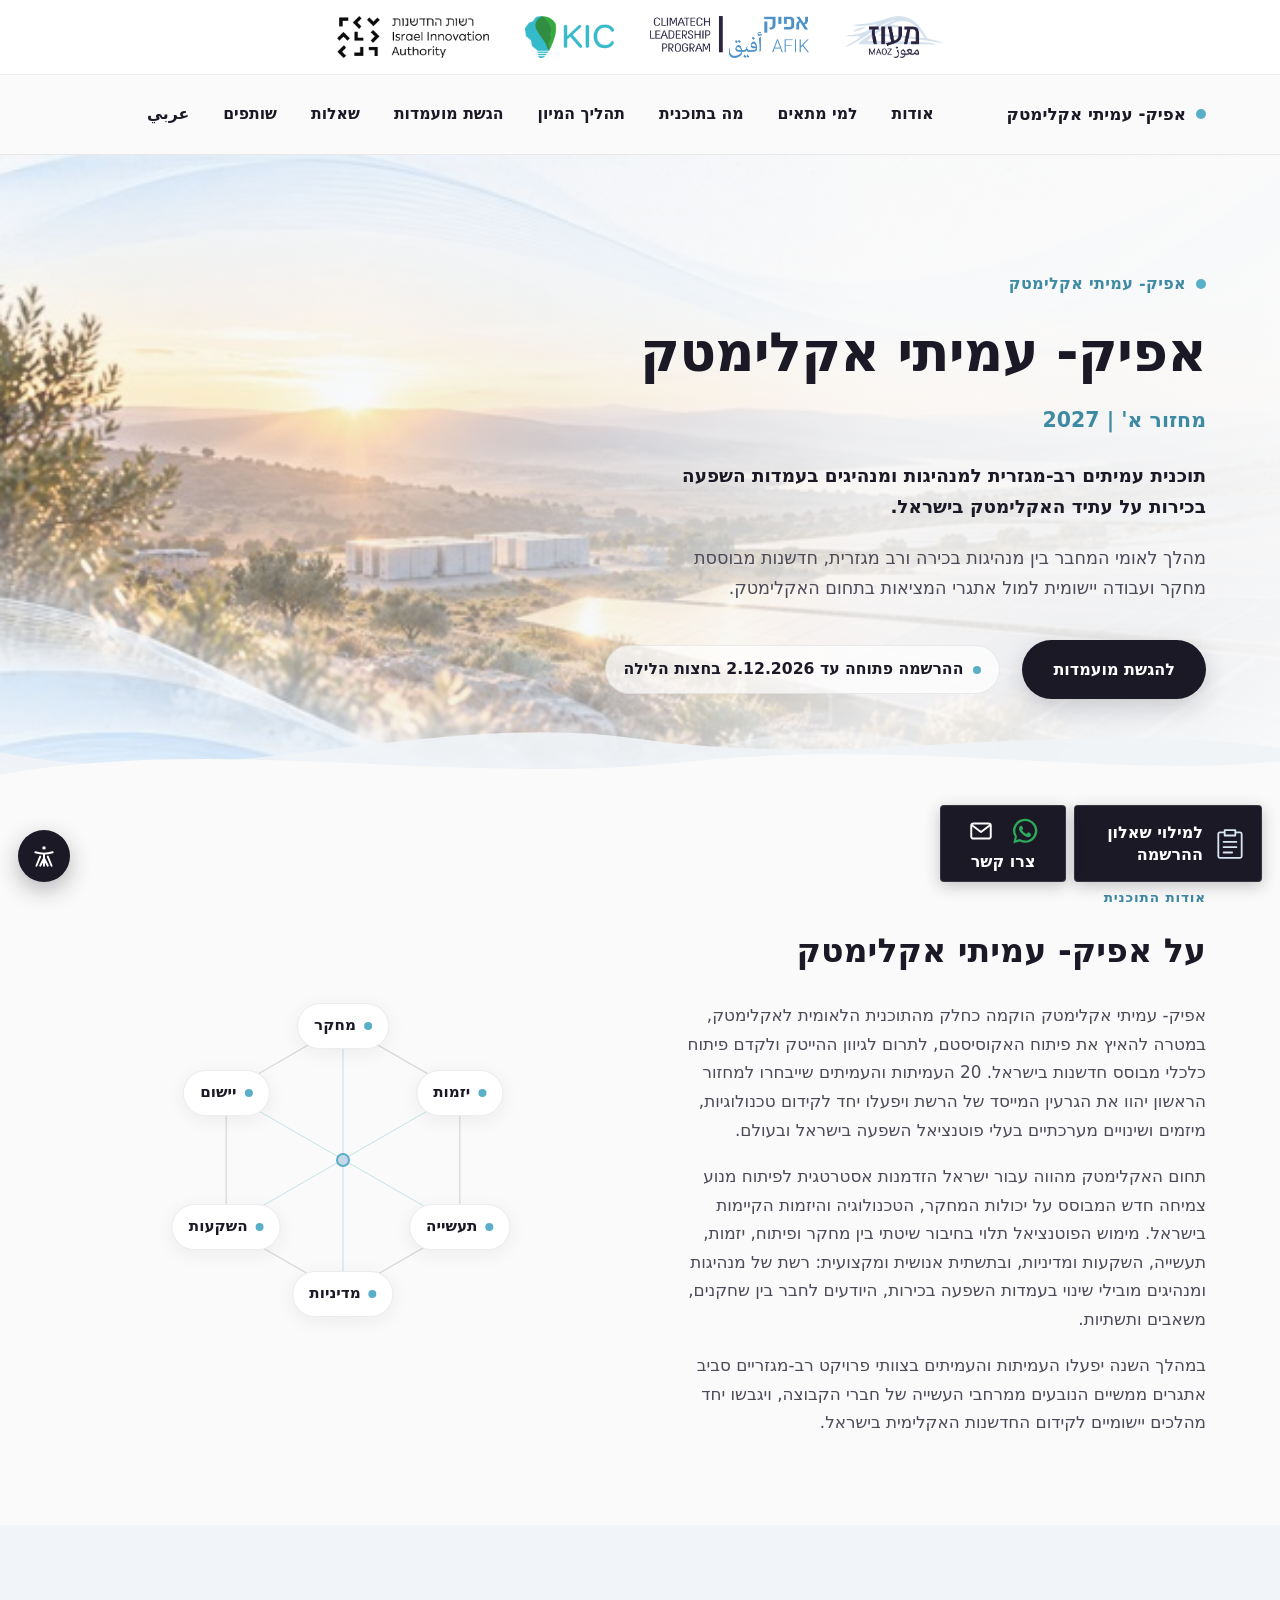
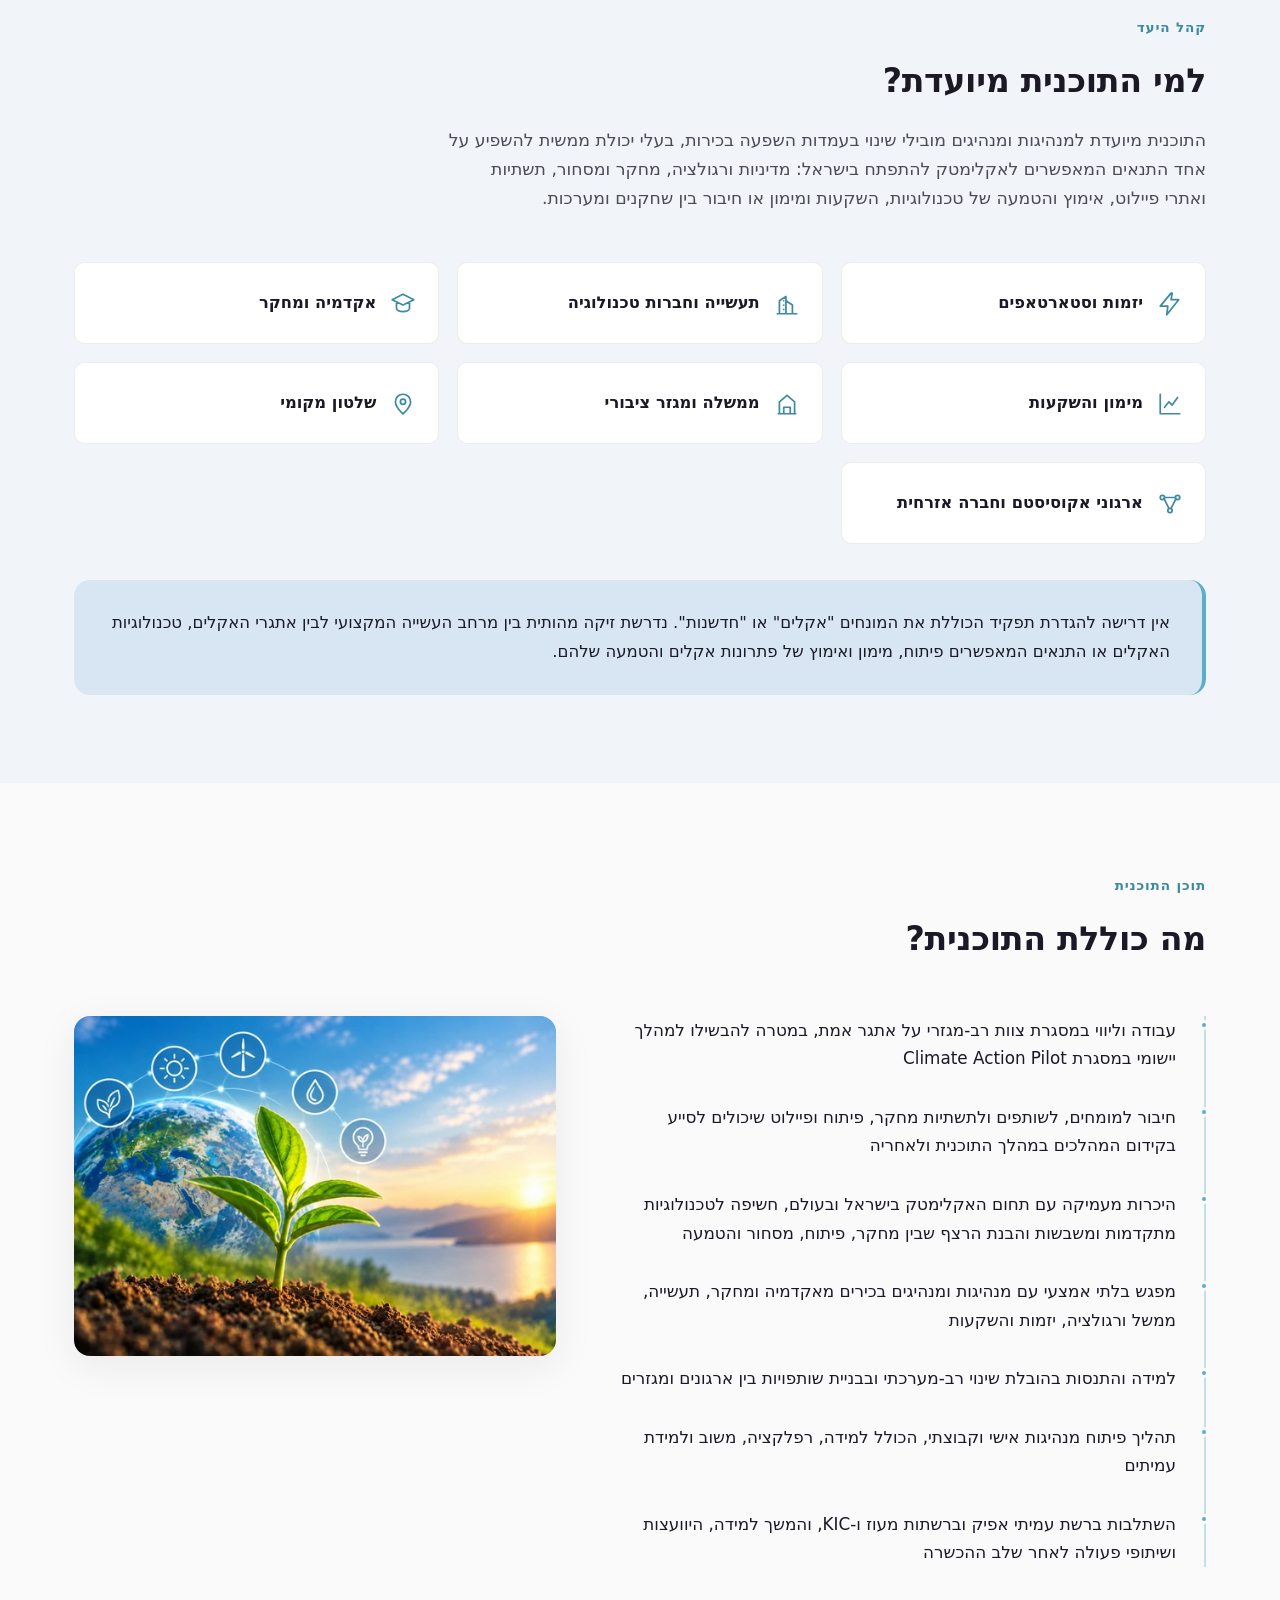
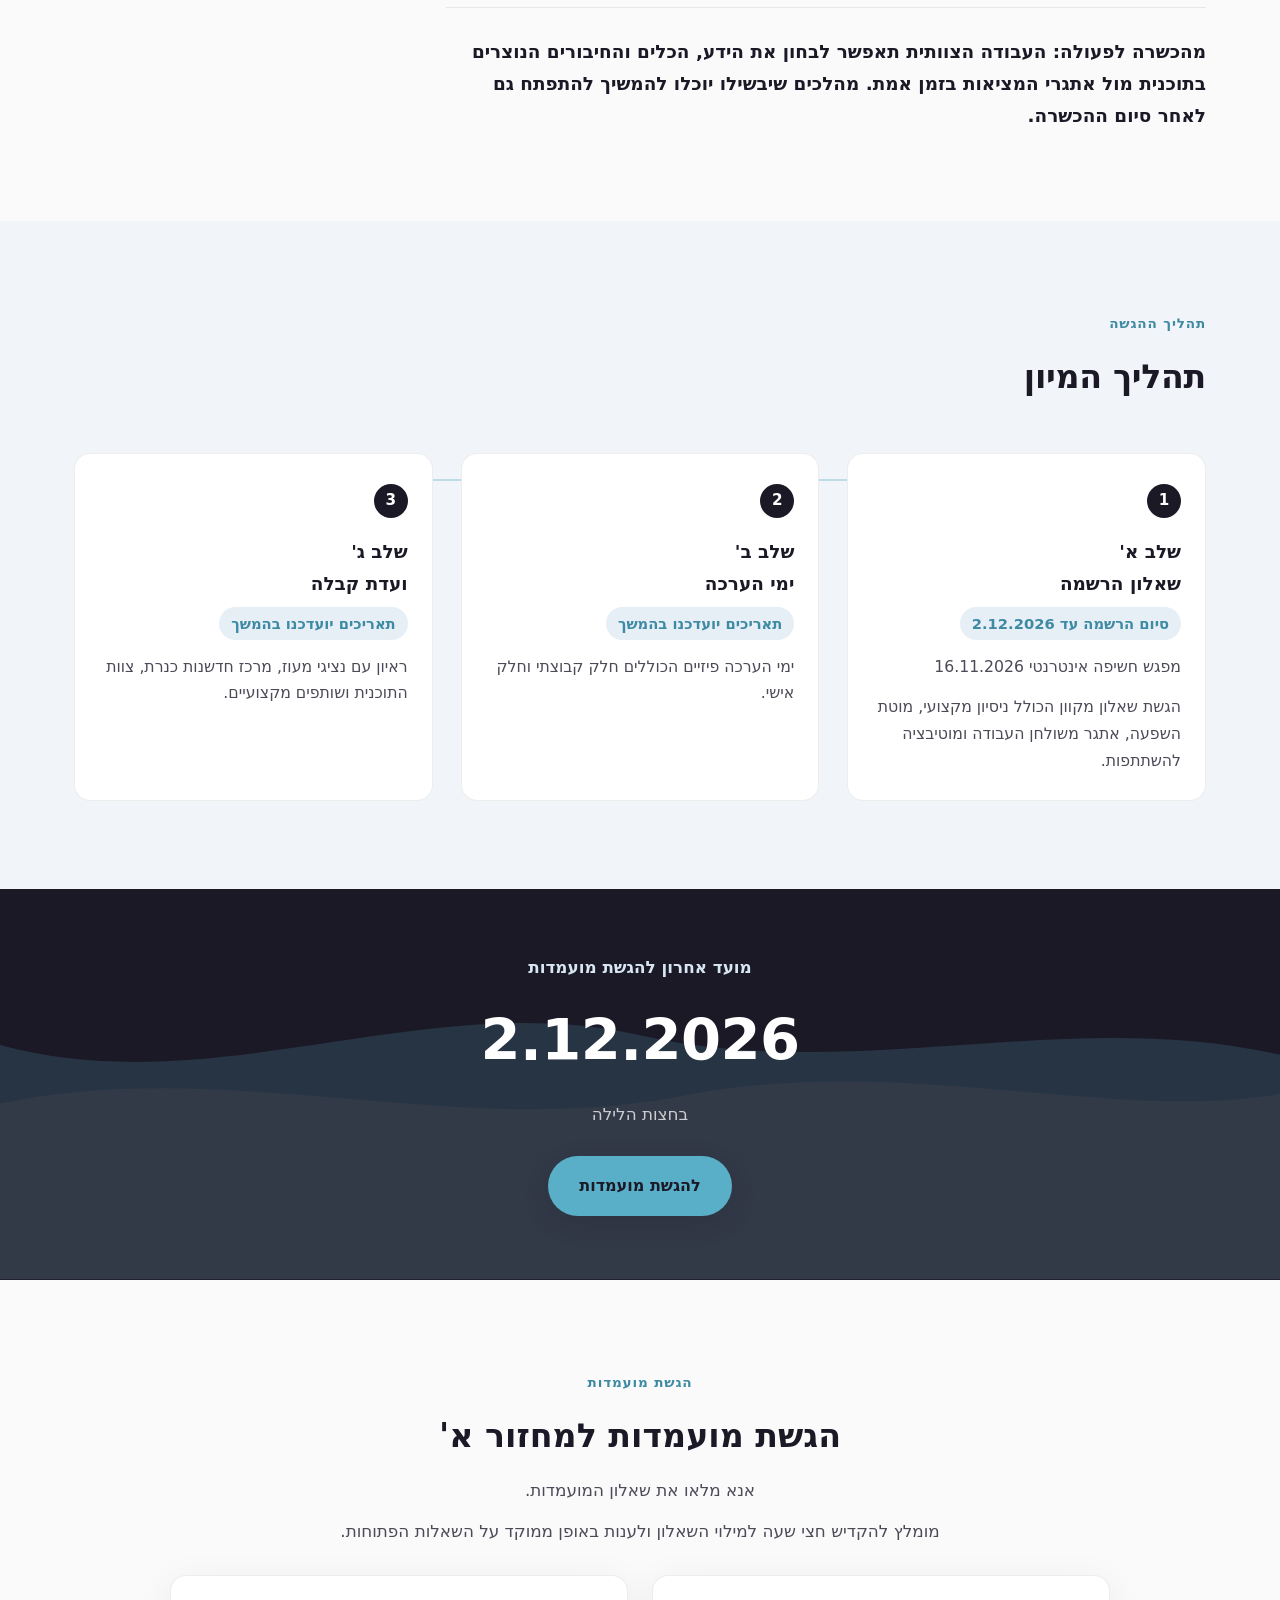
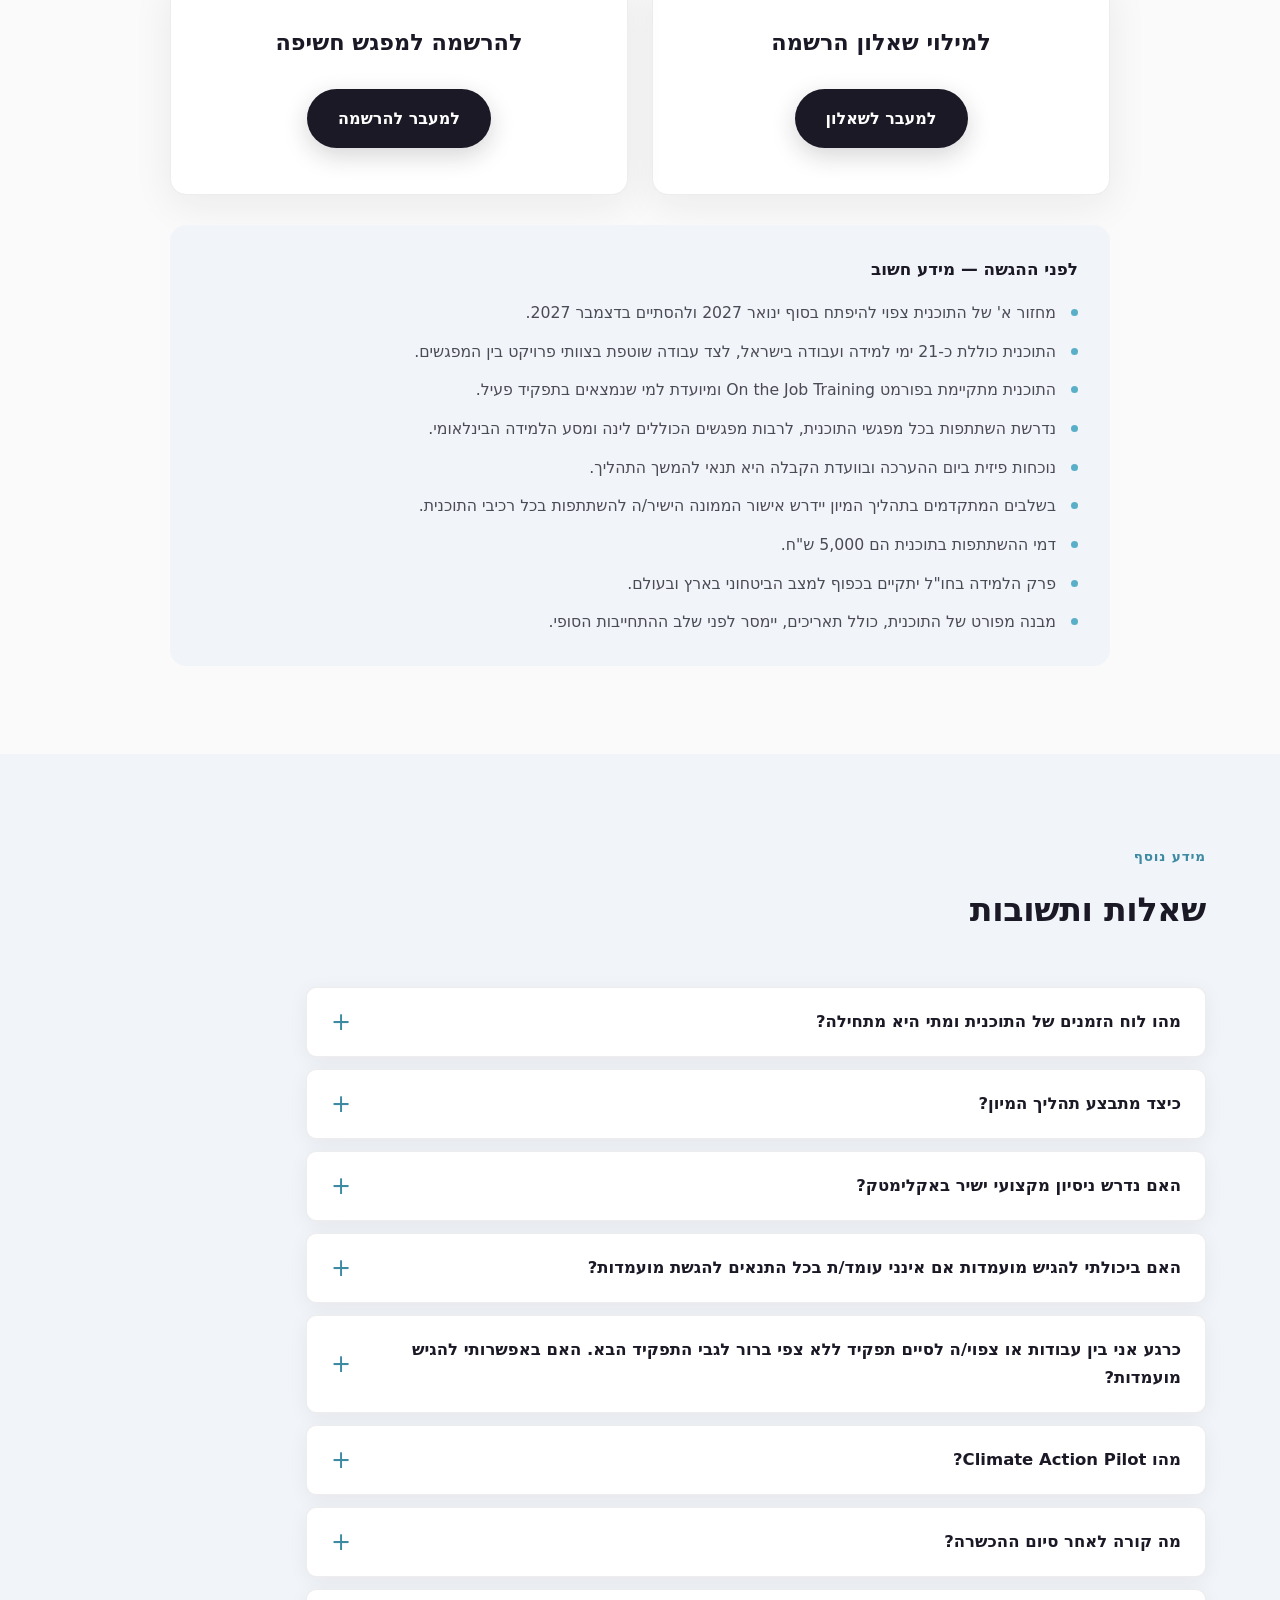
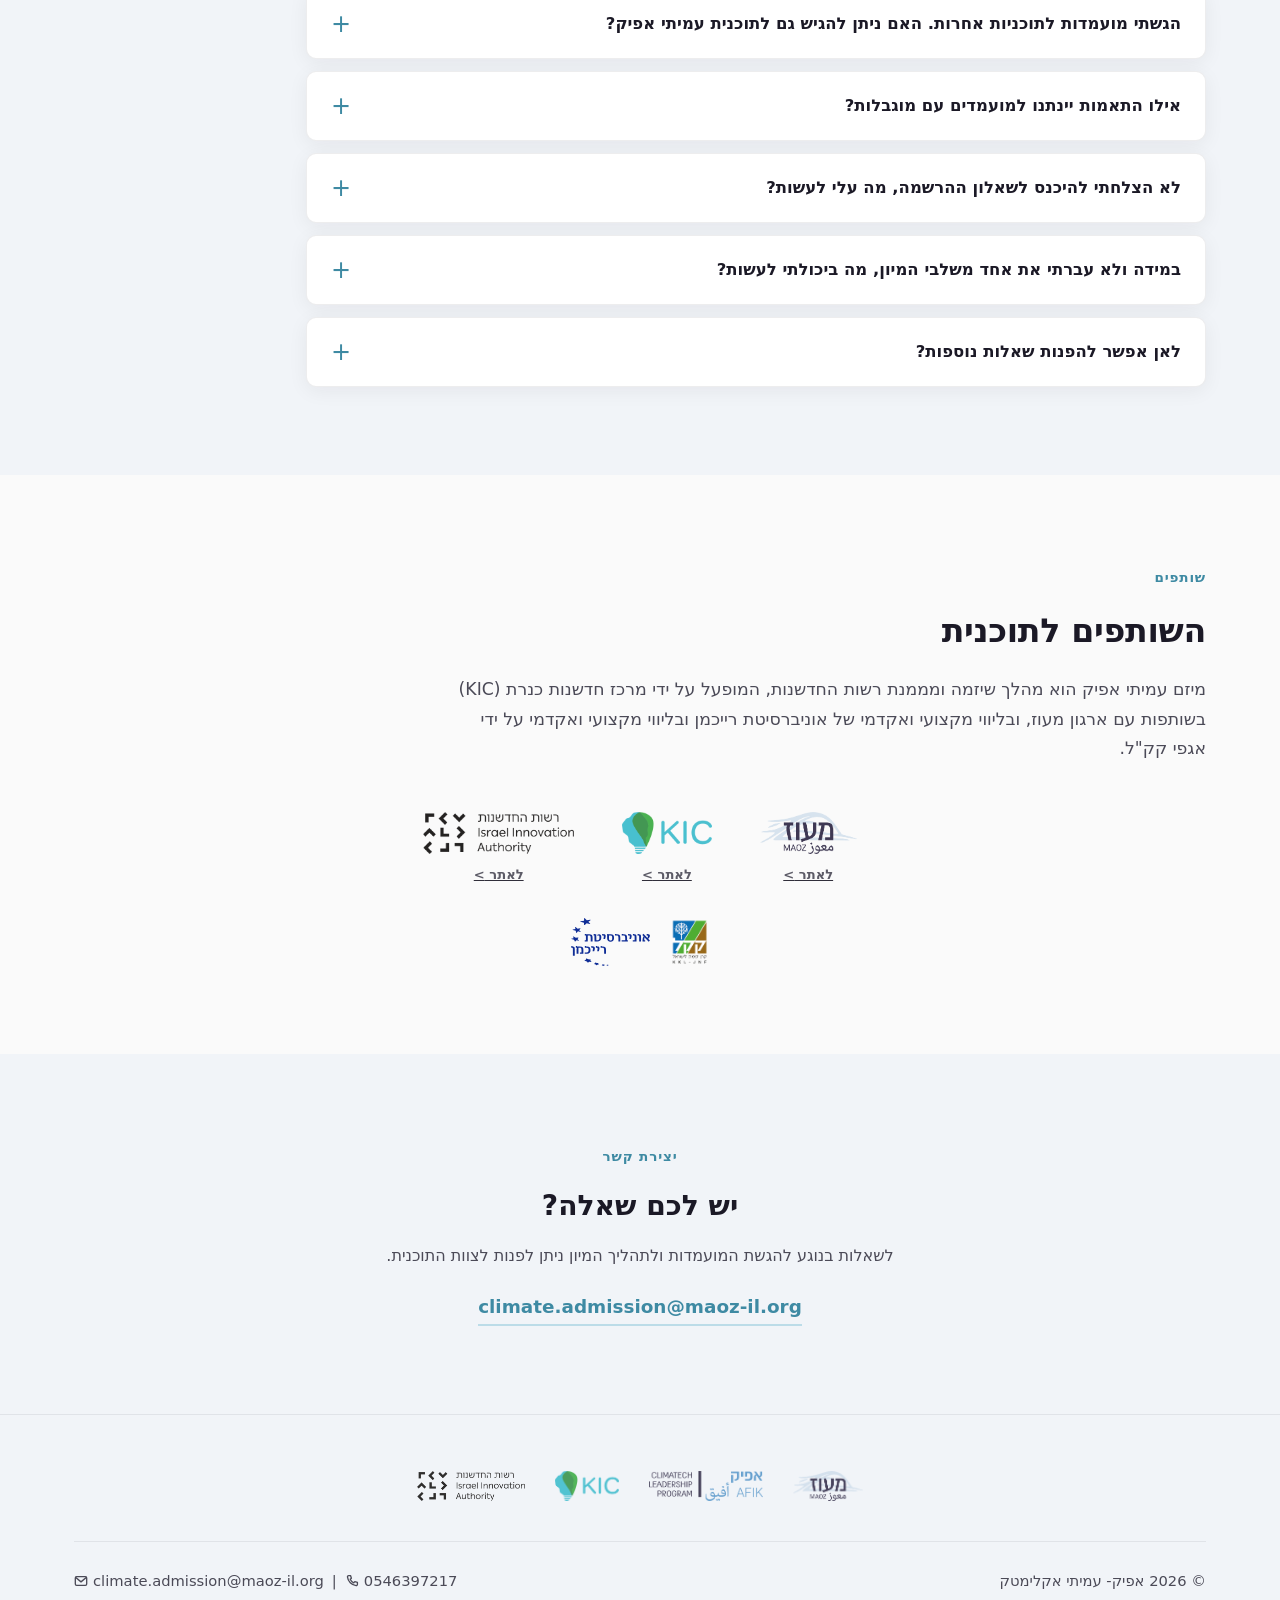
==== commit a6ddbf24: "Add files via upload" ====
--- a/index.html
+++ b/index.html
@@ -472,7 +472,7 @@
       <div class="section-head reveal">
         <span class="eyebrow">שותפים</span>
         <h2>השותפים לתוכנית</h2>
-        <p>מיזם עמיתי אפיק הוא מהלך שיזמה ומממנת רשות החדשנות, המופעל על ידי מרכז חדשנות כנרת (KIC) בשותפות עם ארגון מעוז, ובליווי מקצועי ואקדמי של אוניברסיטת רייכמן והמדען הראשי של קק"ל.</p>
+        <p>מיזם עמיתי אפיק הוא מהלך שיזמה ומממנת רשות החדשנות, המופעל על ידי מרכז חדשנות כנרת (KIC) בשותפות עם ארגון מעוז, ובליווי מקצועי ואקדמי של אוניברסיטת רייכמן ובליווי מקצועי ואקדמי על ידי אגפי קק"ל.</p>
       </div>
 
       <div class="partners-logos reveal">
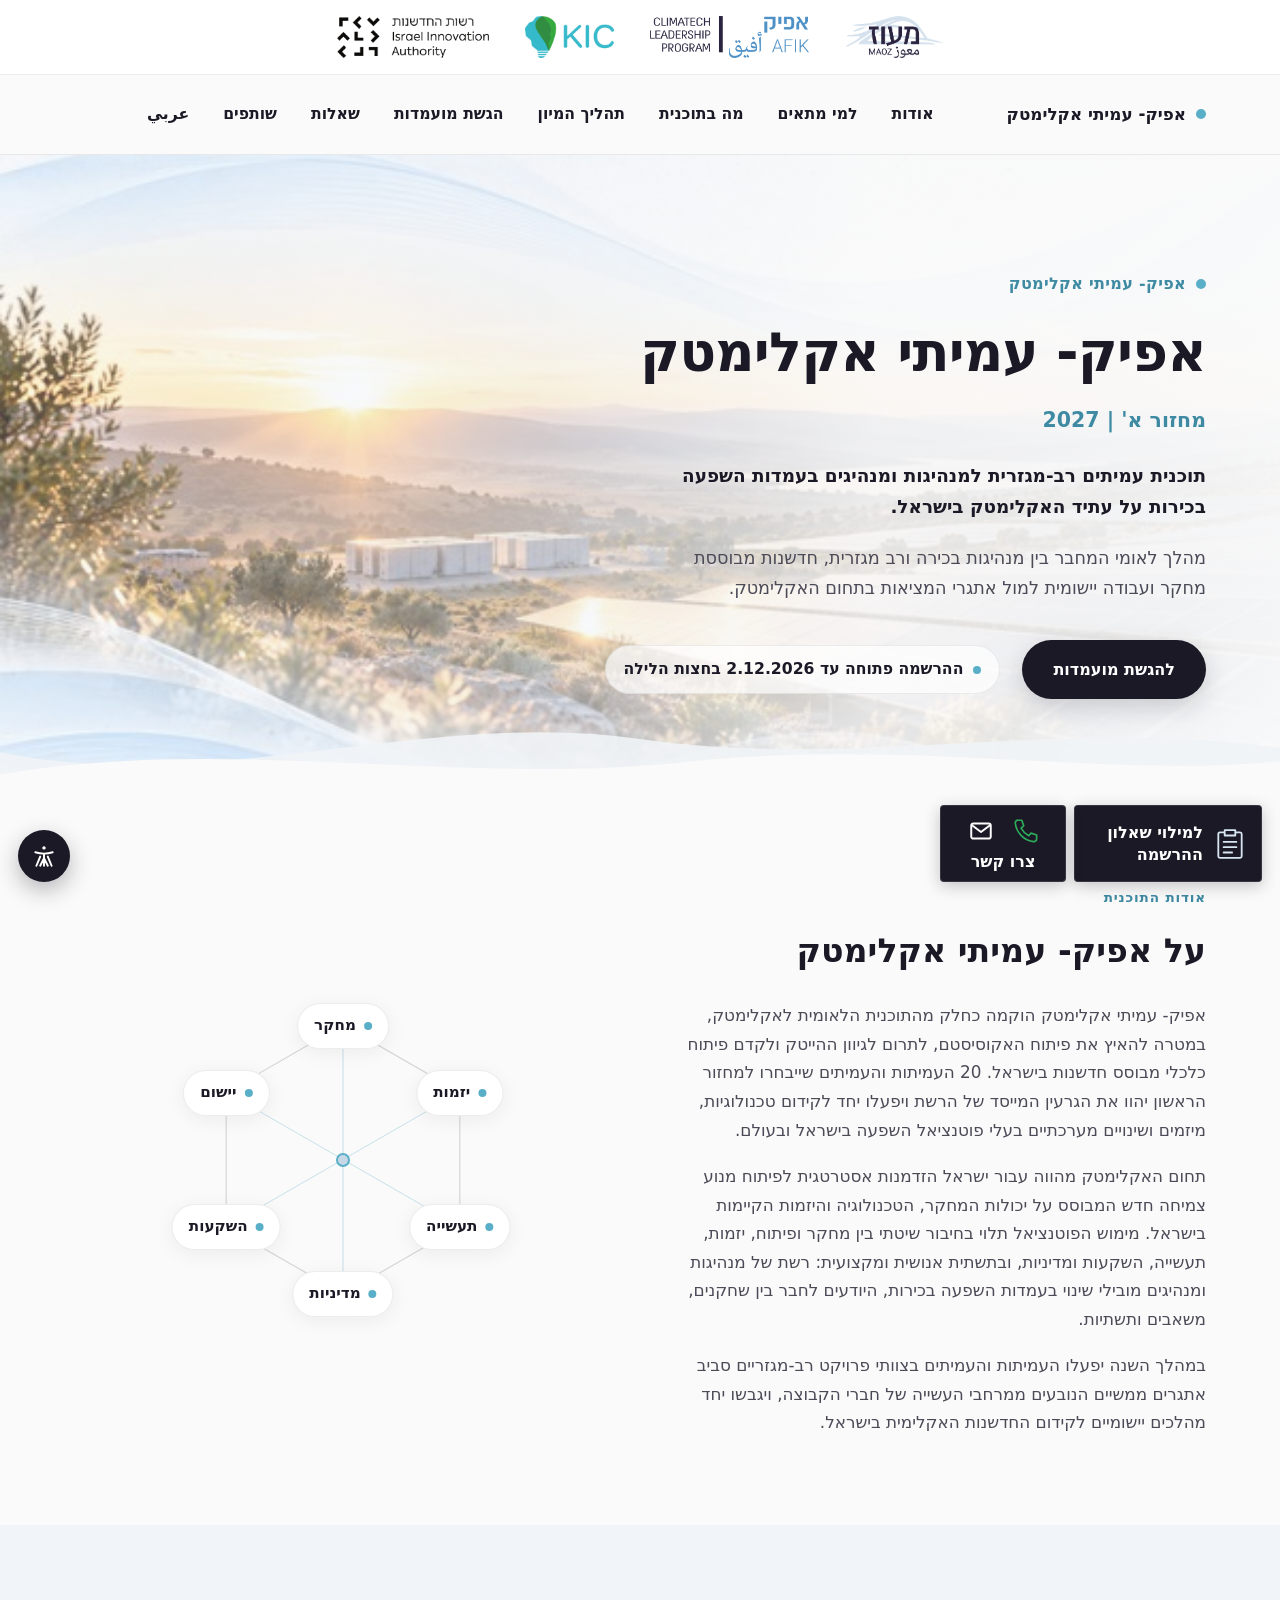
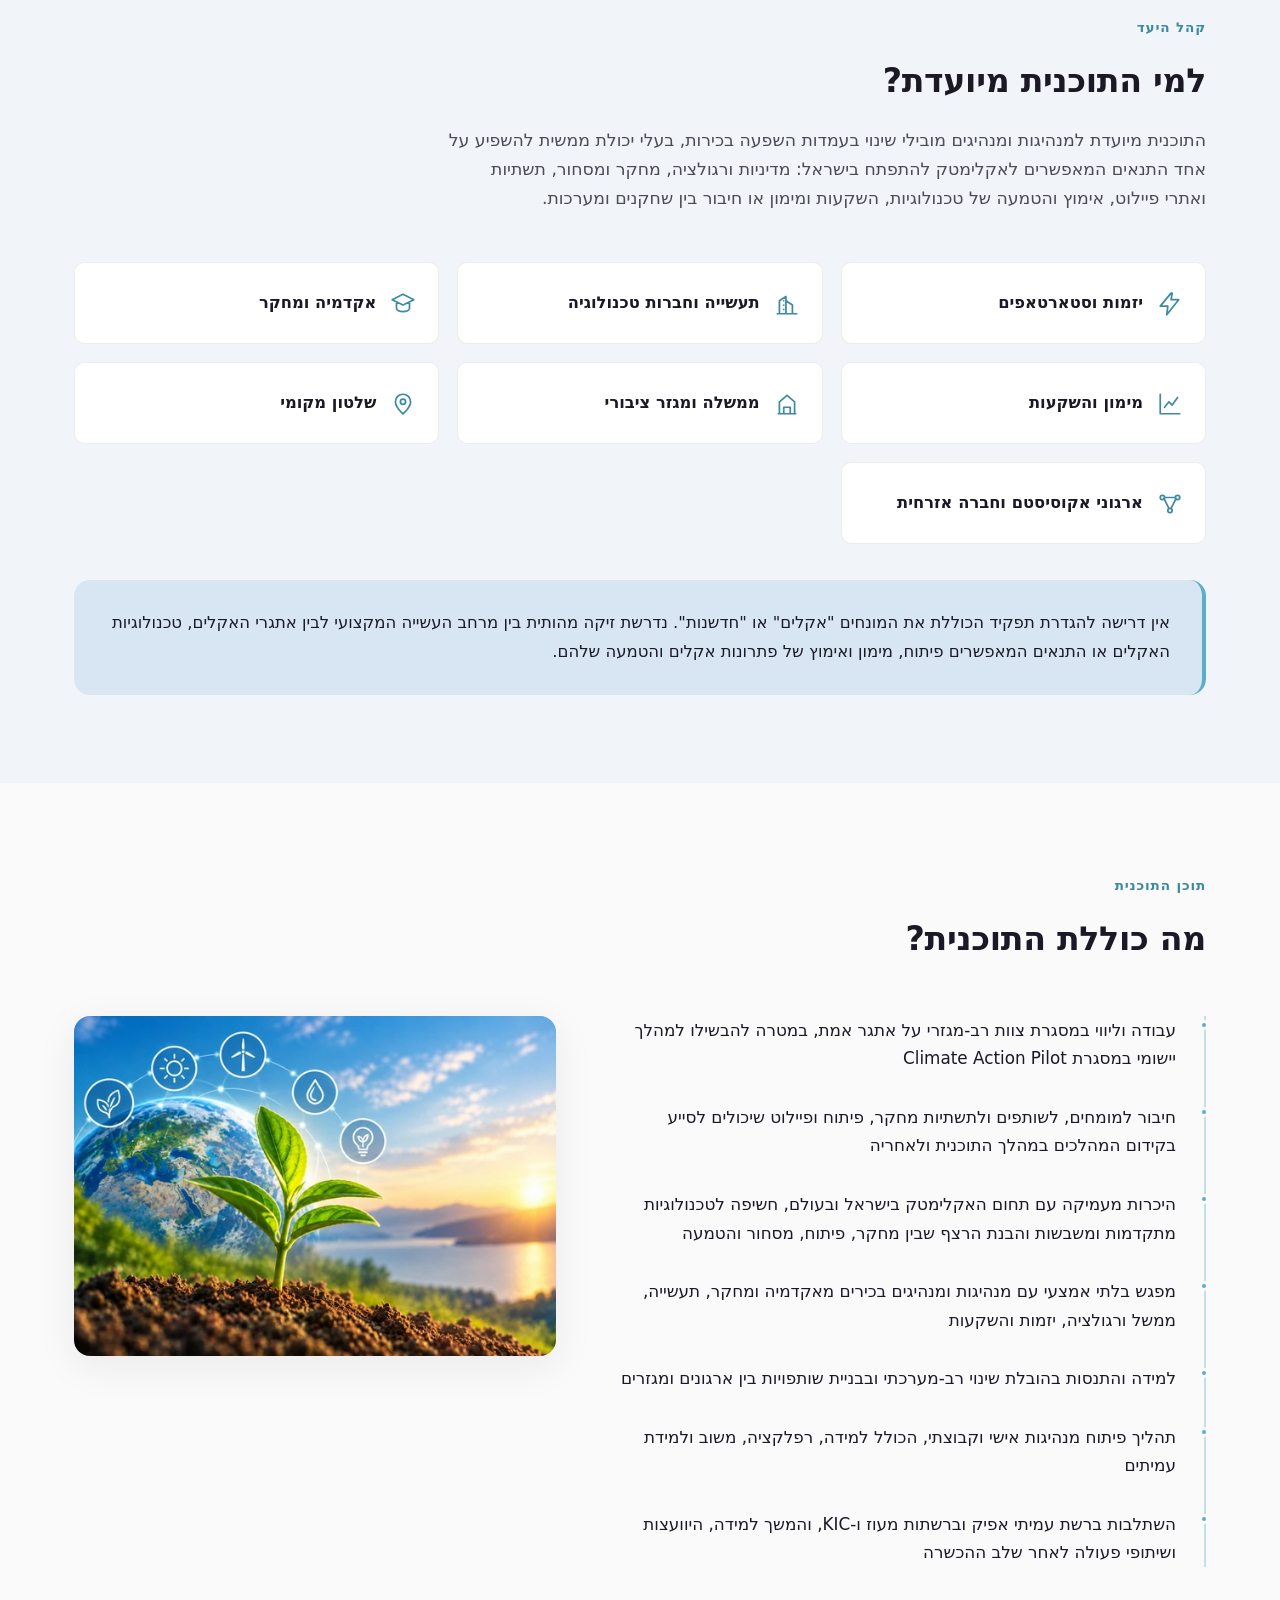
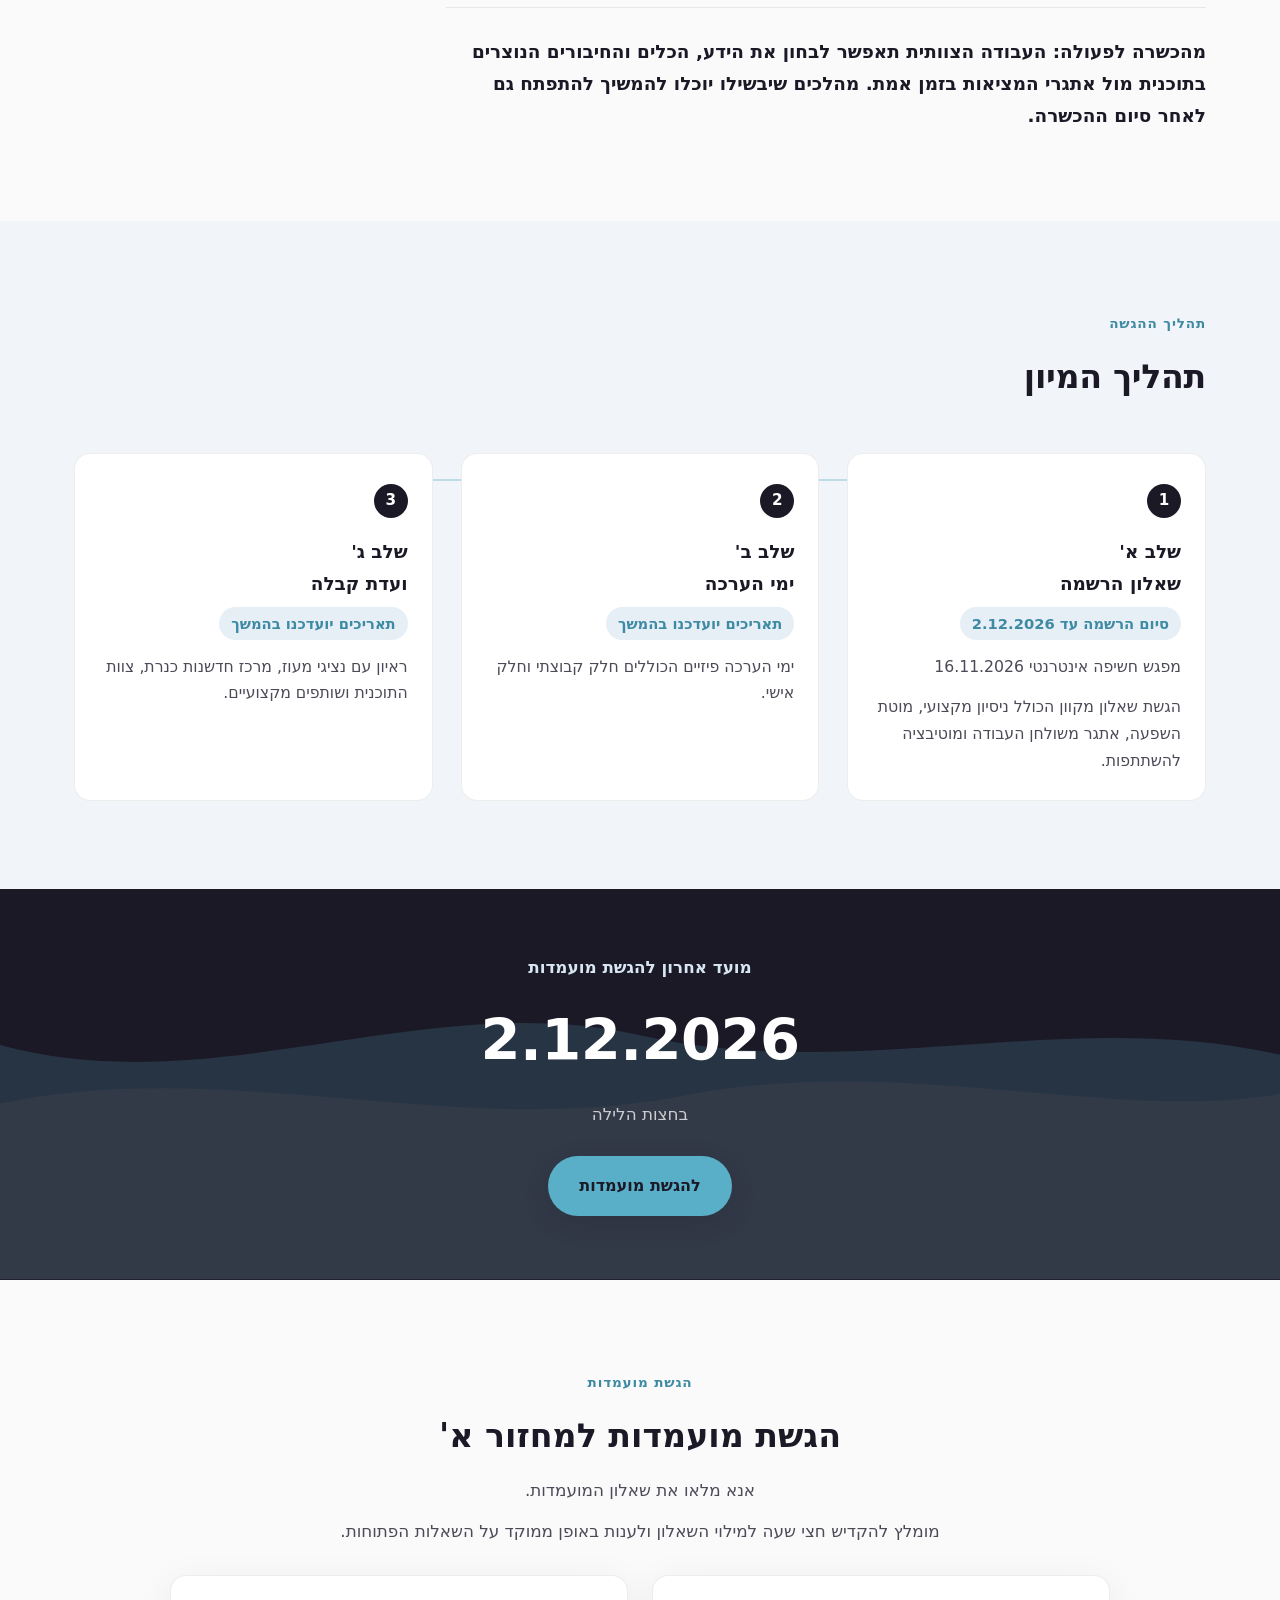
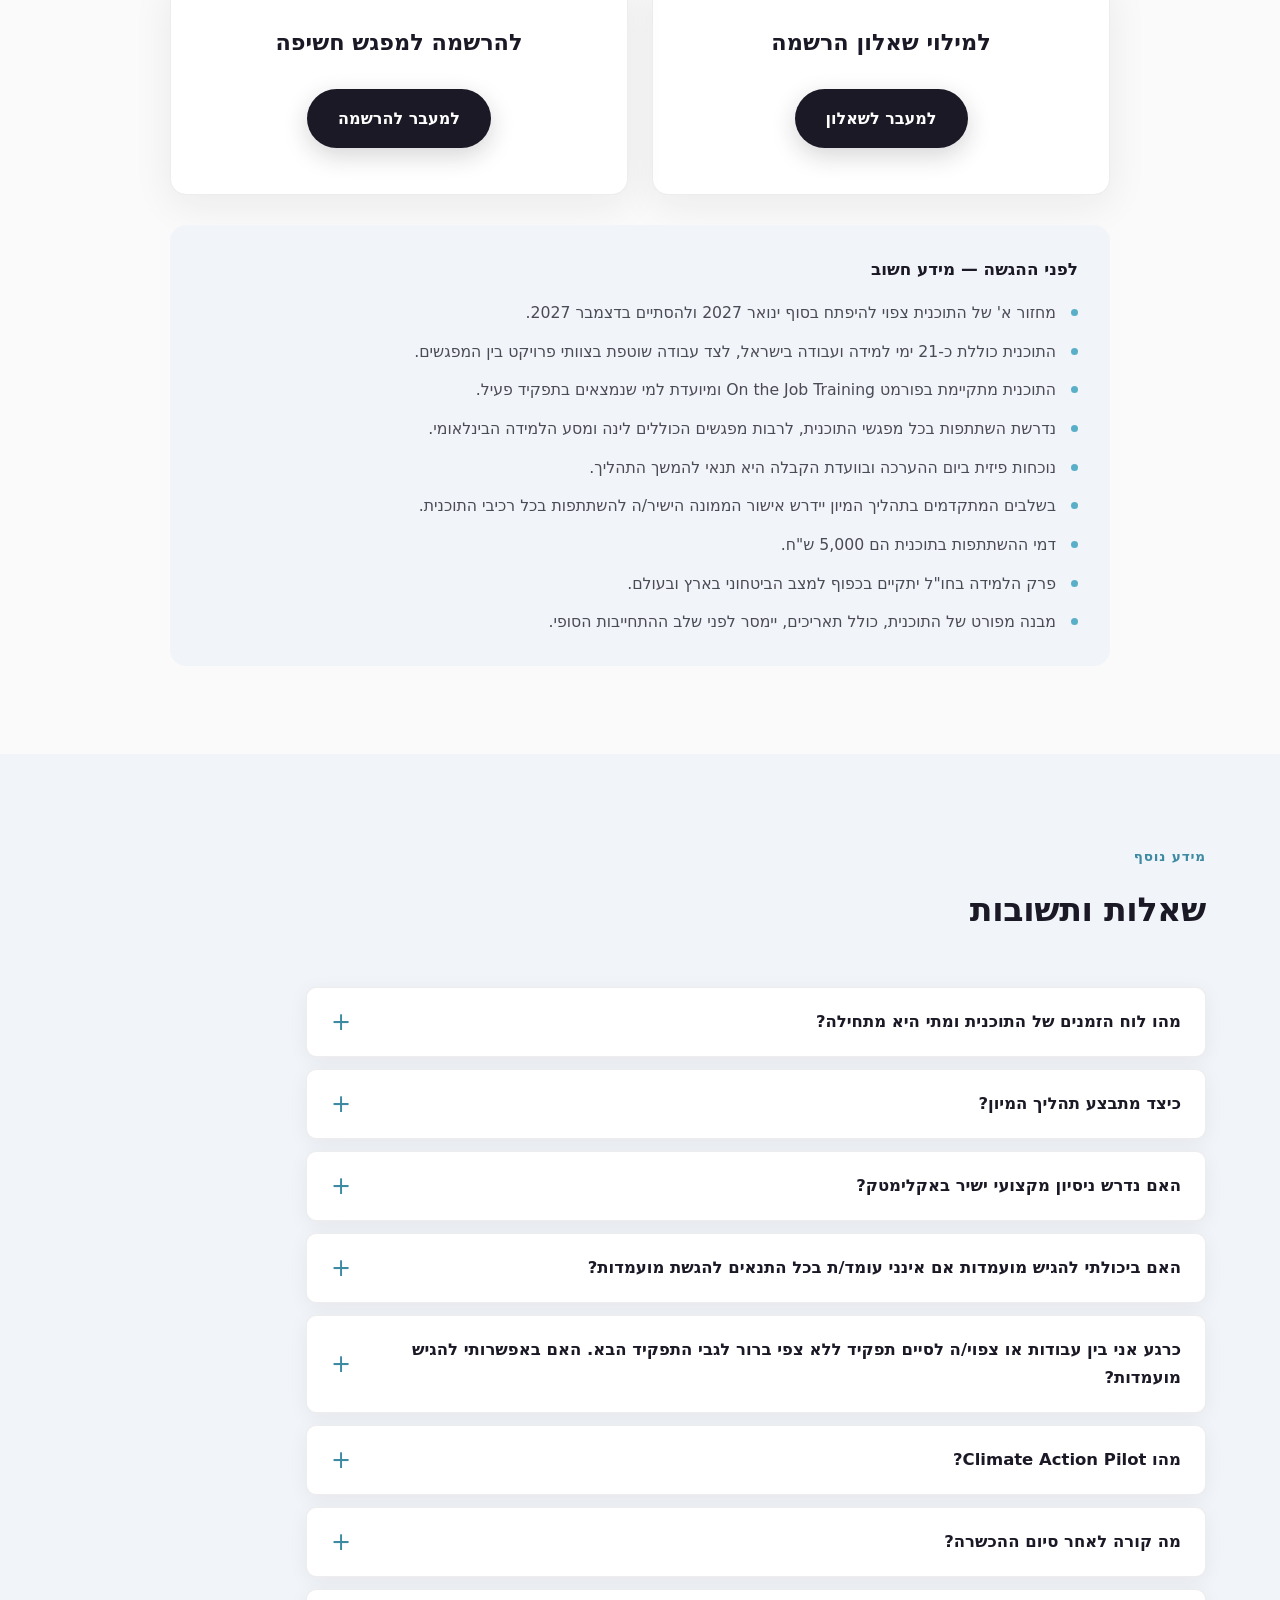
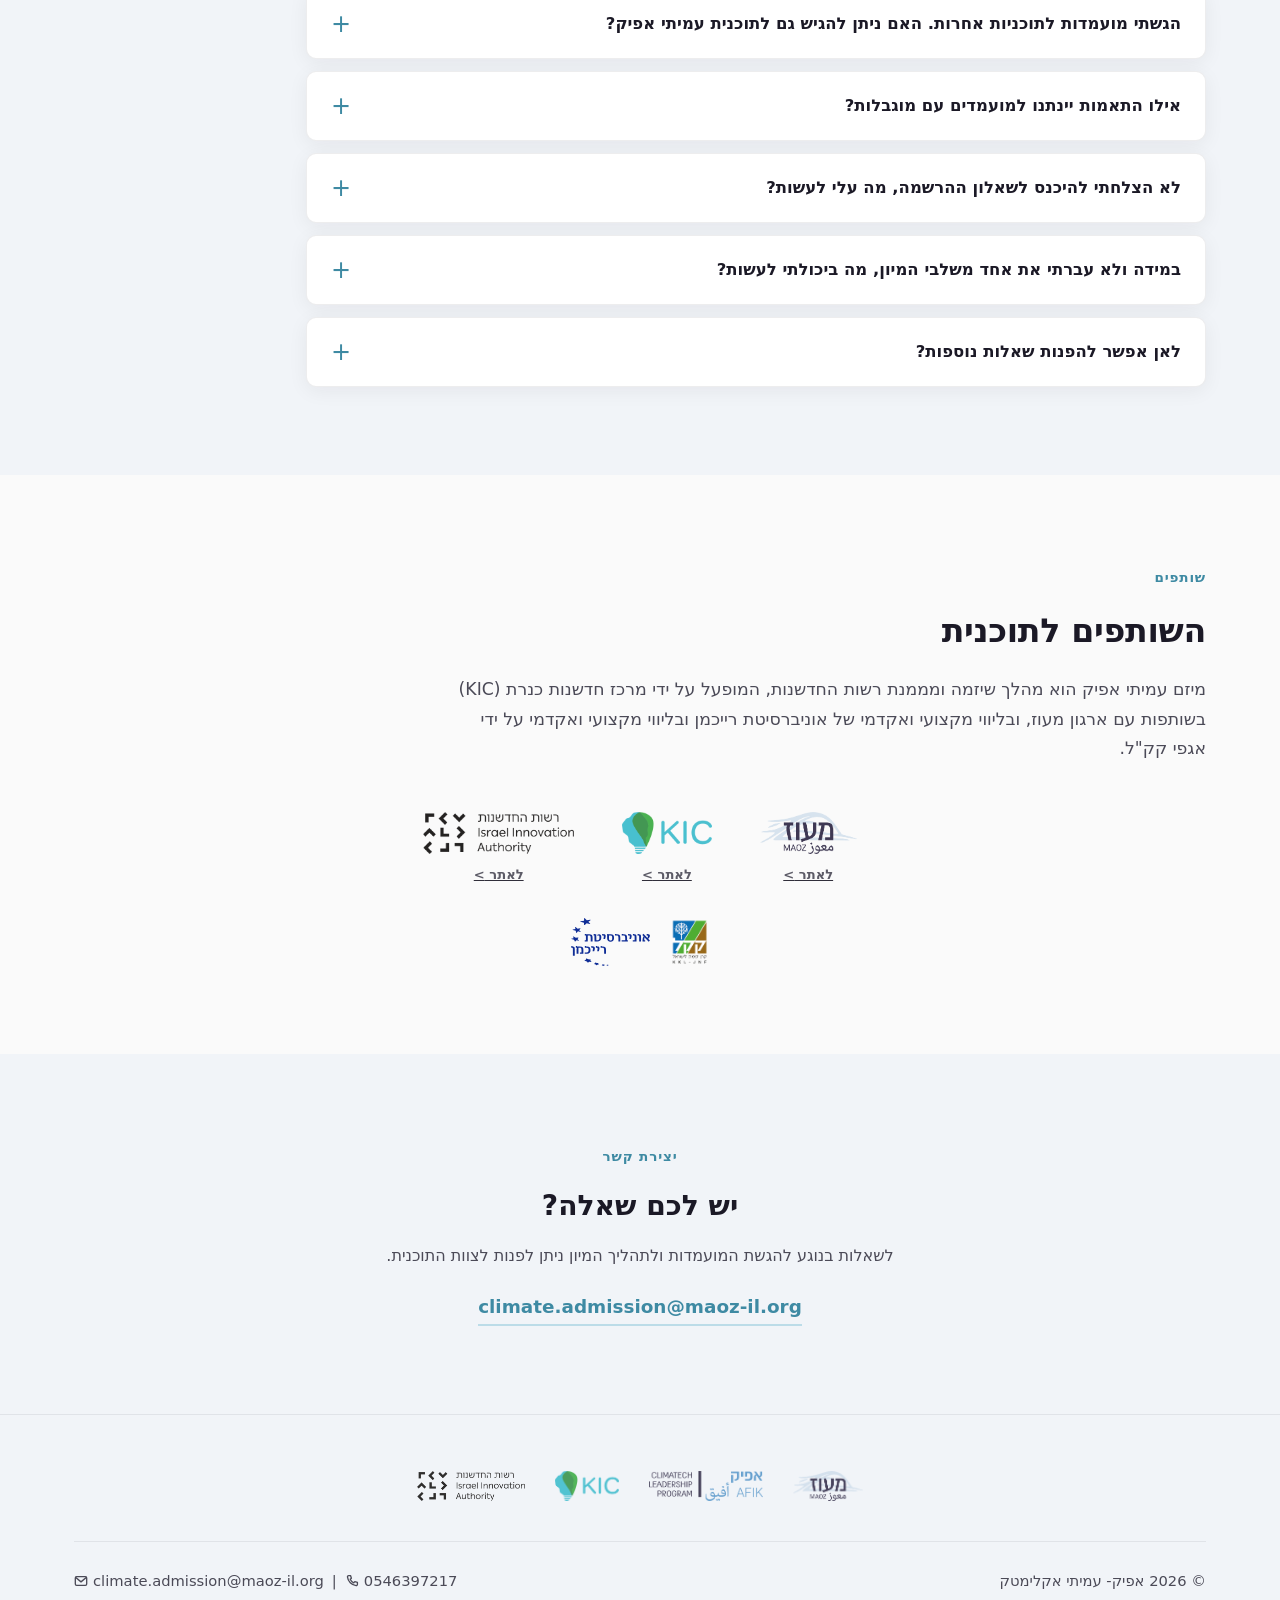
==== commit c406396e: "Add files via upload" ====
--- a/index.html
+++ b/index.html
@@ -551,8 +551,8 @@
   </a>
   <div class="floating-action floating-action--contact">
     <div class="floating-contact-links">
-      <a href="https://wa.me/972546397217" target="_blank" rel="noopener noreferrer" aria-label="יצירת קשר בוואטסאפ">
-        <svg viewBox="0 0 32 32" aria-hidden="true"><path fill="currentColor" d="M16 3a12.7 12.7 0 0 0-10.9 19.2L3.5 29l7-1.8A12.8 12.8 0 1 0 16 3Zm0 23.2c-1.8 0-3.5-.5-5-1.4l-.4-.2-4.1 1.1 1.1-4-.3-.4A10.4 10.4 0 1 1 16 26.2Zm5.7-7.8c-.3-.2-1.8-.9-2.1-1s-.5-.2-.7.2-.8 1-1 1.2-.4.2-.7.1a8.6 8.6 0 0 1-2.5-1.5 9.4 9.4 0 0 1-1.7-2.1c-.2-.3 0-.5.1-.6l.5-.6.3-.5c.1-.2 0-.4 0-.6l-.9-2.2c-.2-.6-.5-.5-.7-.5h-.6c-.2 0-.6.1-.9.4a3.7 3.7 0 0 0-1.2 2.8 6.4 6.4 0 0 0 1.3 3.4 14.8 14.8 0 0 0 5.4 4.8c.7.3 1.3.5 1.8.7.8.2 1.5.2 2.1.1.7-.1 1.8-.7 2-1.4.3-.7.3-1.3.2-1.4s-.3-.2-.6-.4Z"></path></svg>
+      <a href="tel:0546397217" aria-label="התקשרו אלינו">
+        <svg viewBox="0 0 32 32" fill="none" stroke="currentColor" stroke-width="1.8" stroke-linecap="round" stroke-linejoin="round" aria-hidden="true"><path d="M8.4 4.5h4.2l2 6-2.8 2.4a20 20 0 0 0 8.2 8.2l2.4-2.8 6 2v4.2a2.8 2.8 0 0 1-3 2.8A22.4 22.4 0 0 1 5.6 7.5a2.8 2.8 0 0 1 2.8-3Z"></path></svg>
       </a>
       <a href="mailto:climate.admission@maoz-il.org" data-email-link aria-label="שליחת דואר אלקטרוני">
         <svg viewBox="0 0 24 24" fill="none" stroke="currentColor" stroke-width="1.8" stroke-linecap="round" stroke-linejoin="round" aria-hidden="true"><rect x="3" y="5" width="18" height="14" rx="2"></rect><path d="m4 7 8 6 8-6"></path></svg>
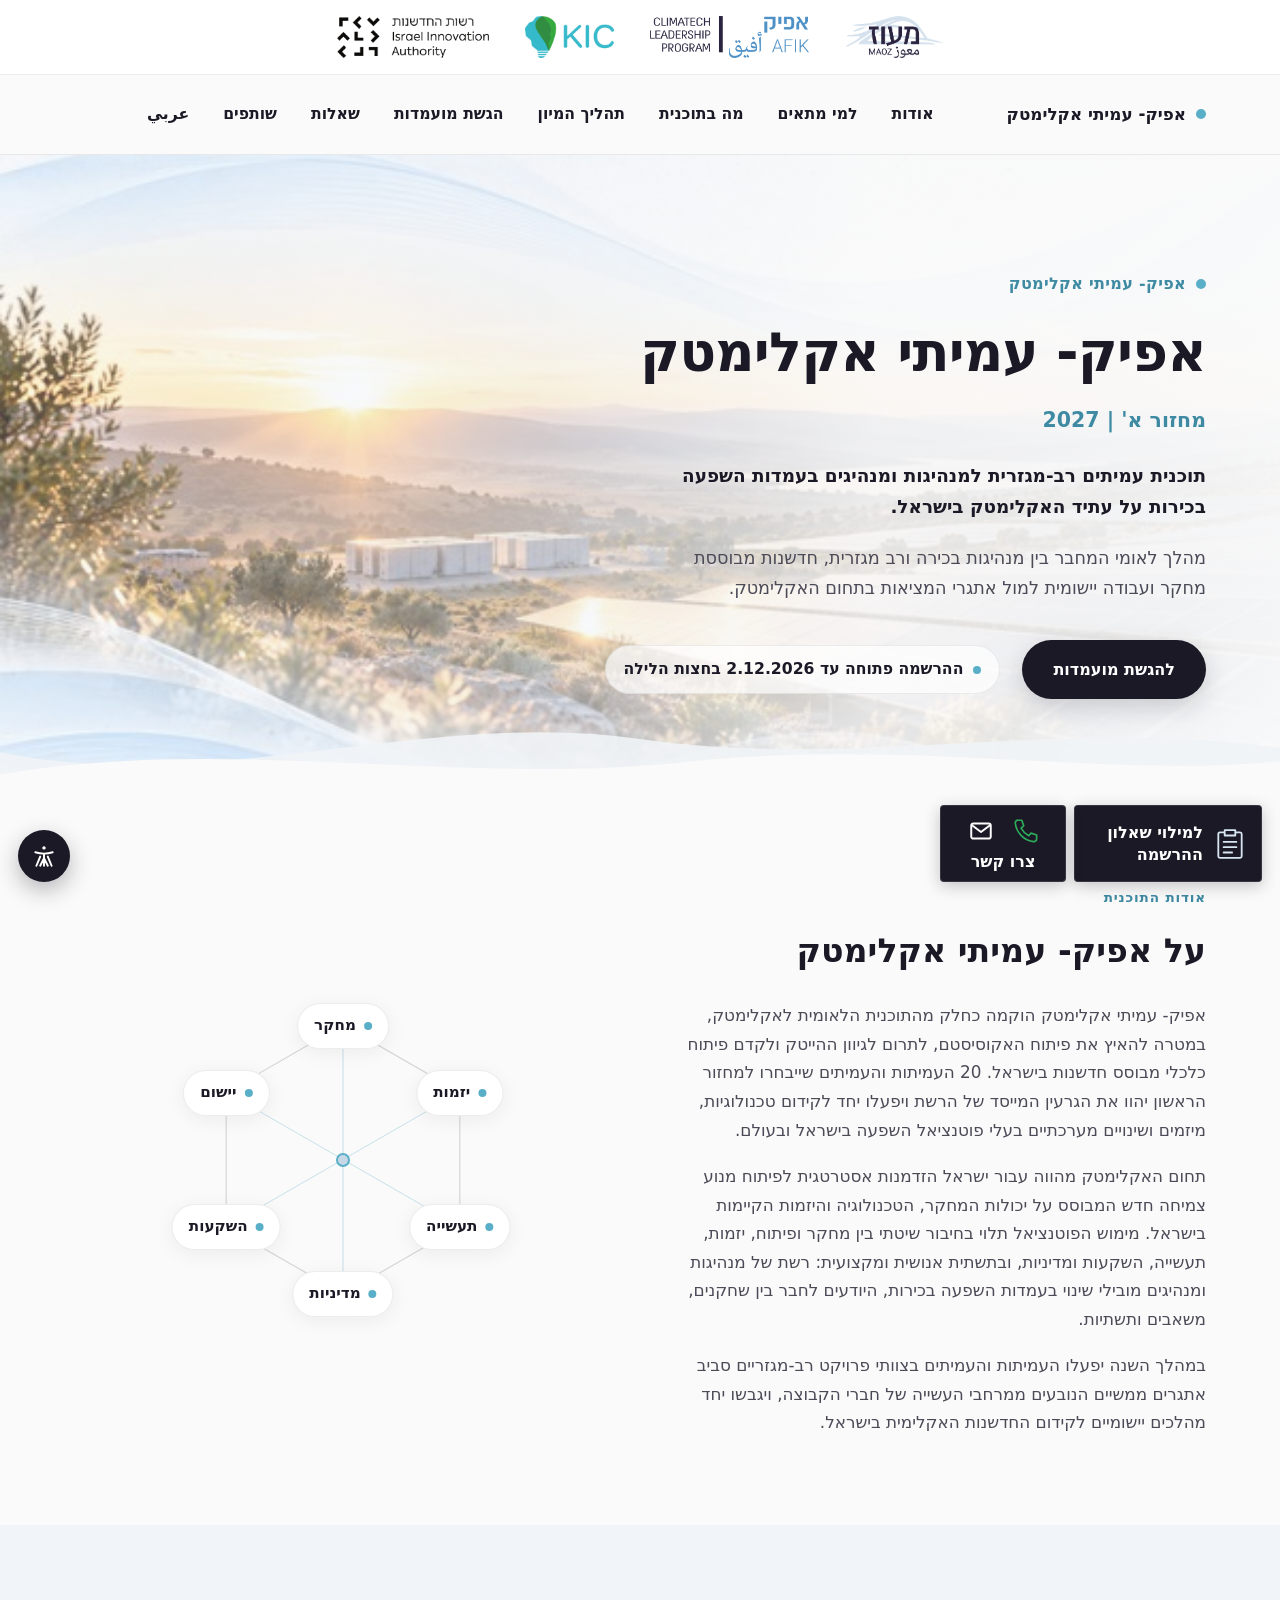
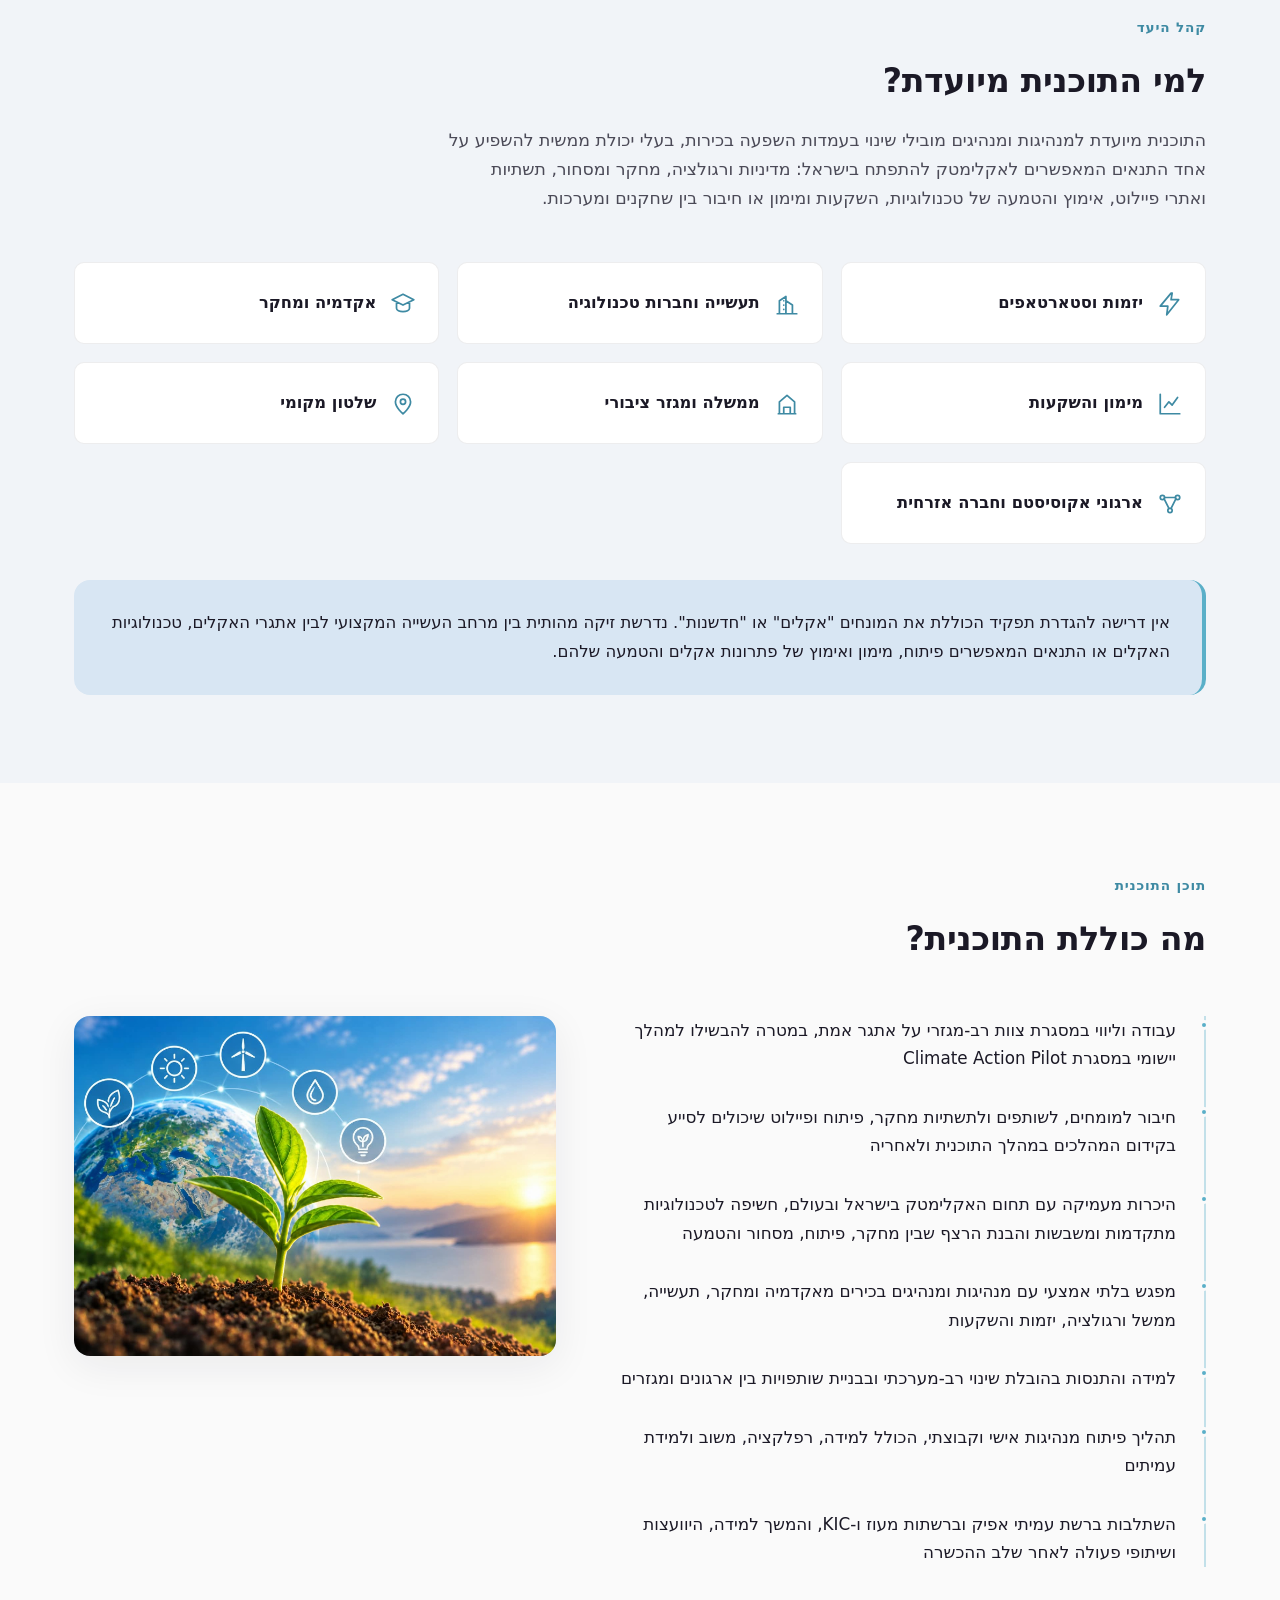
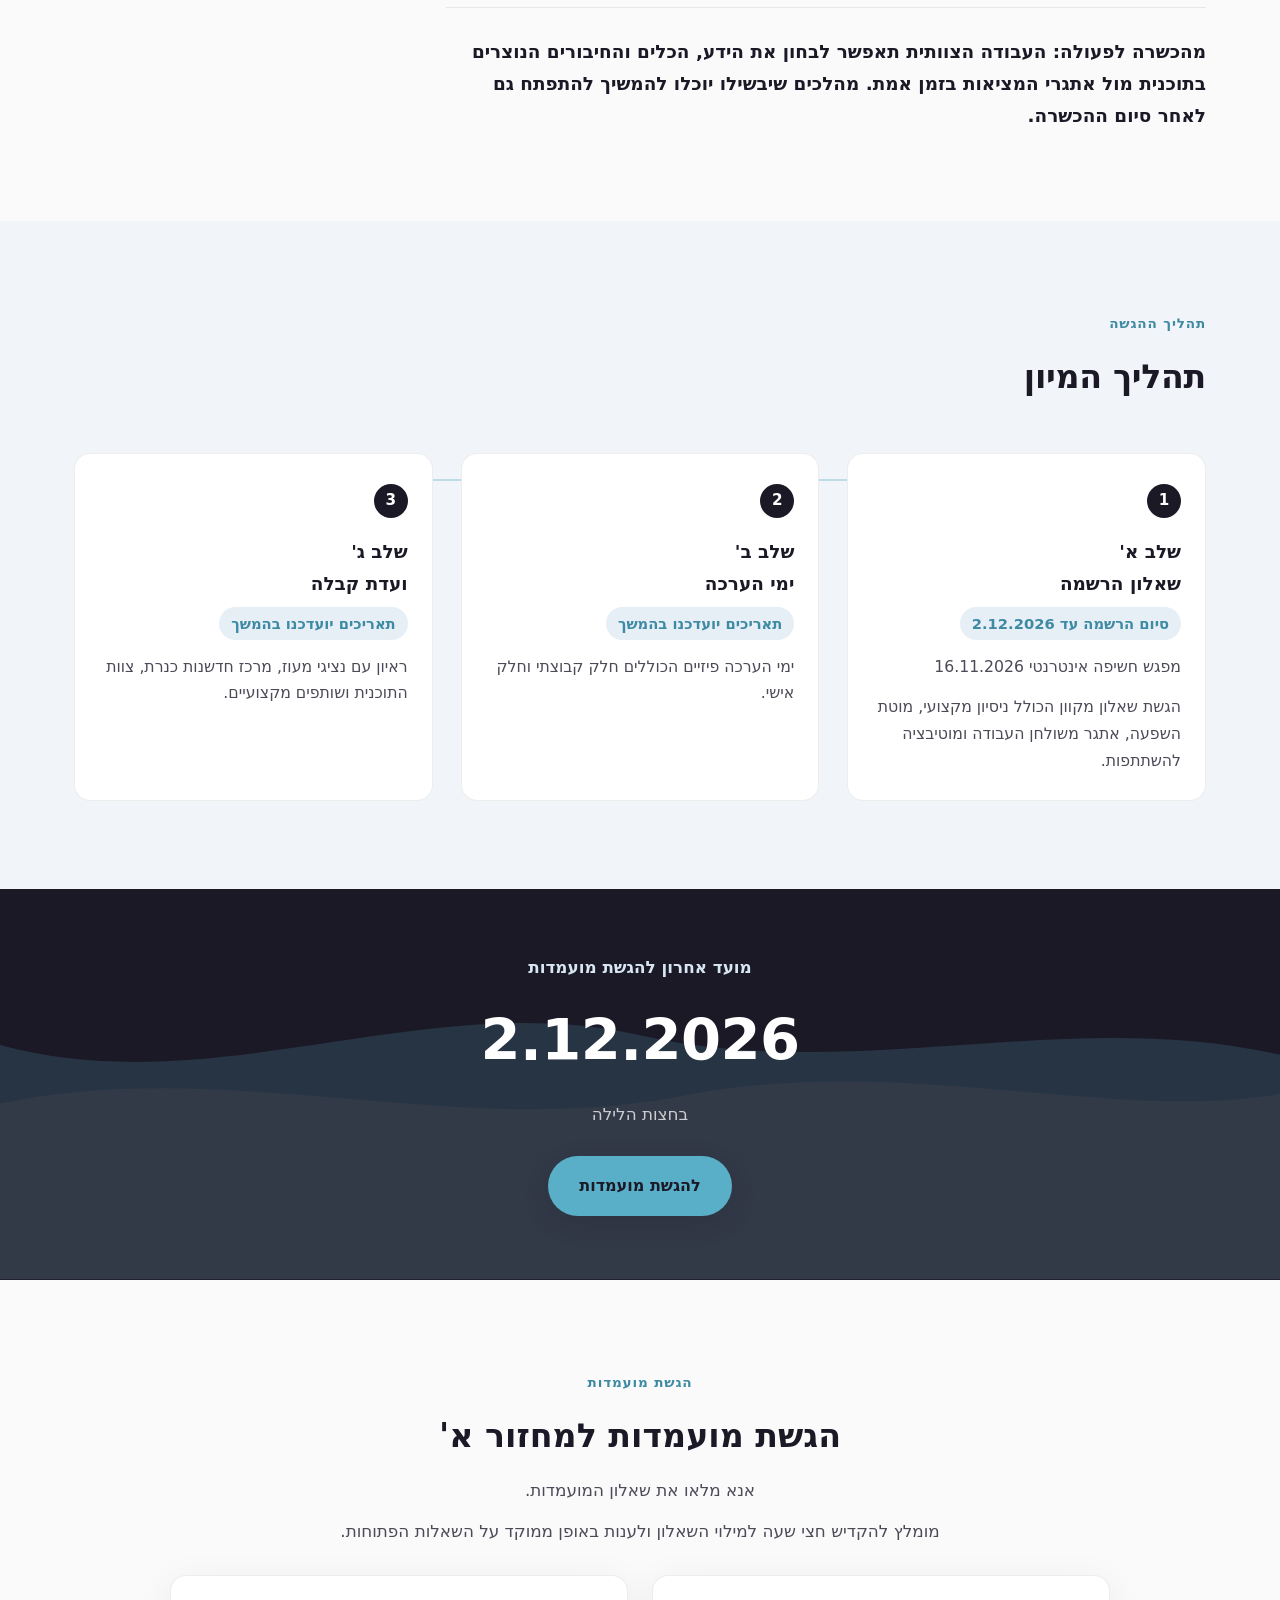
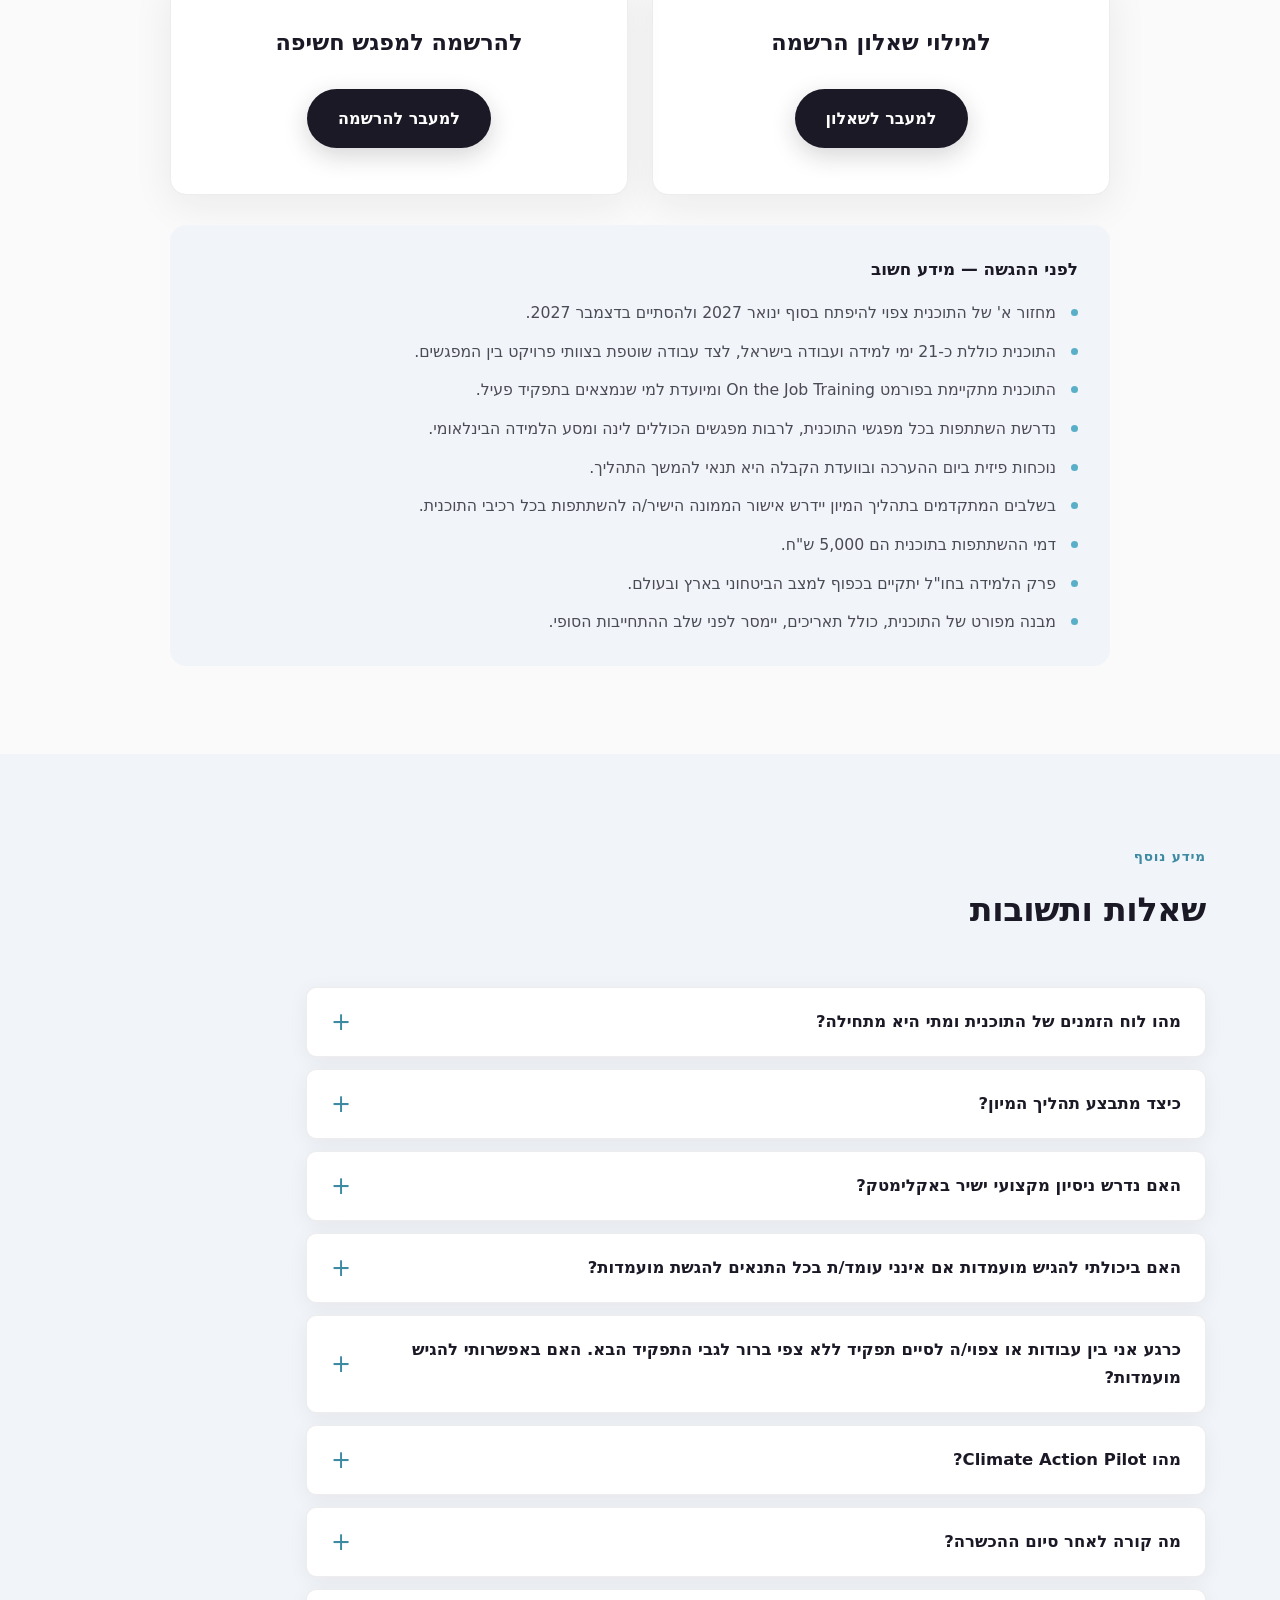
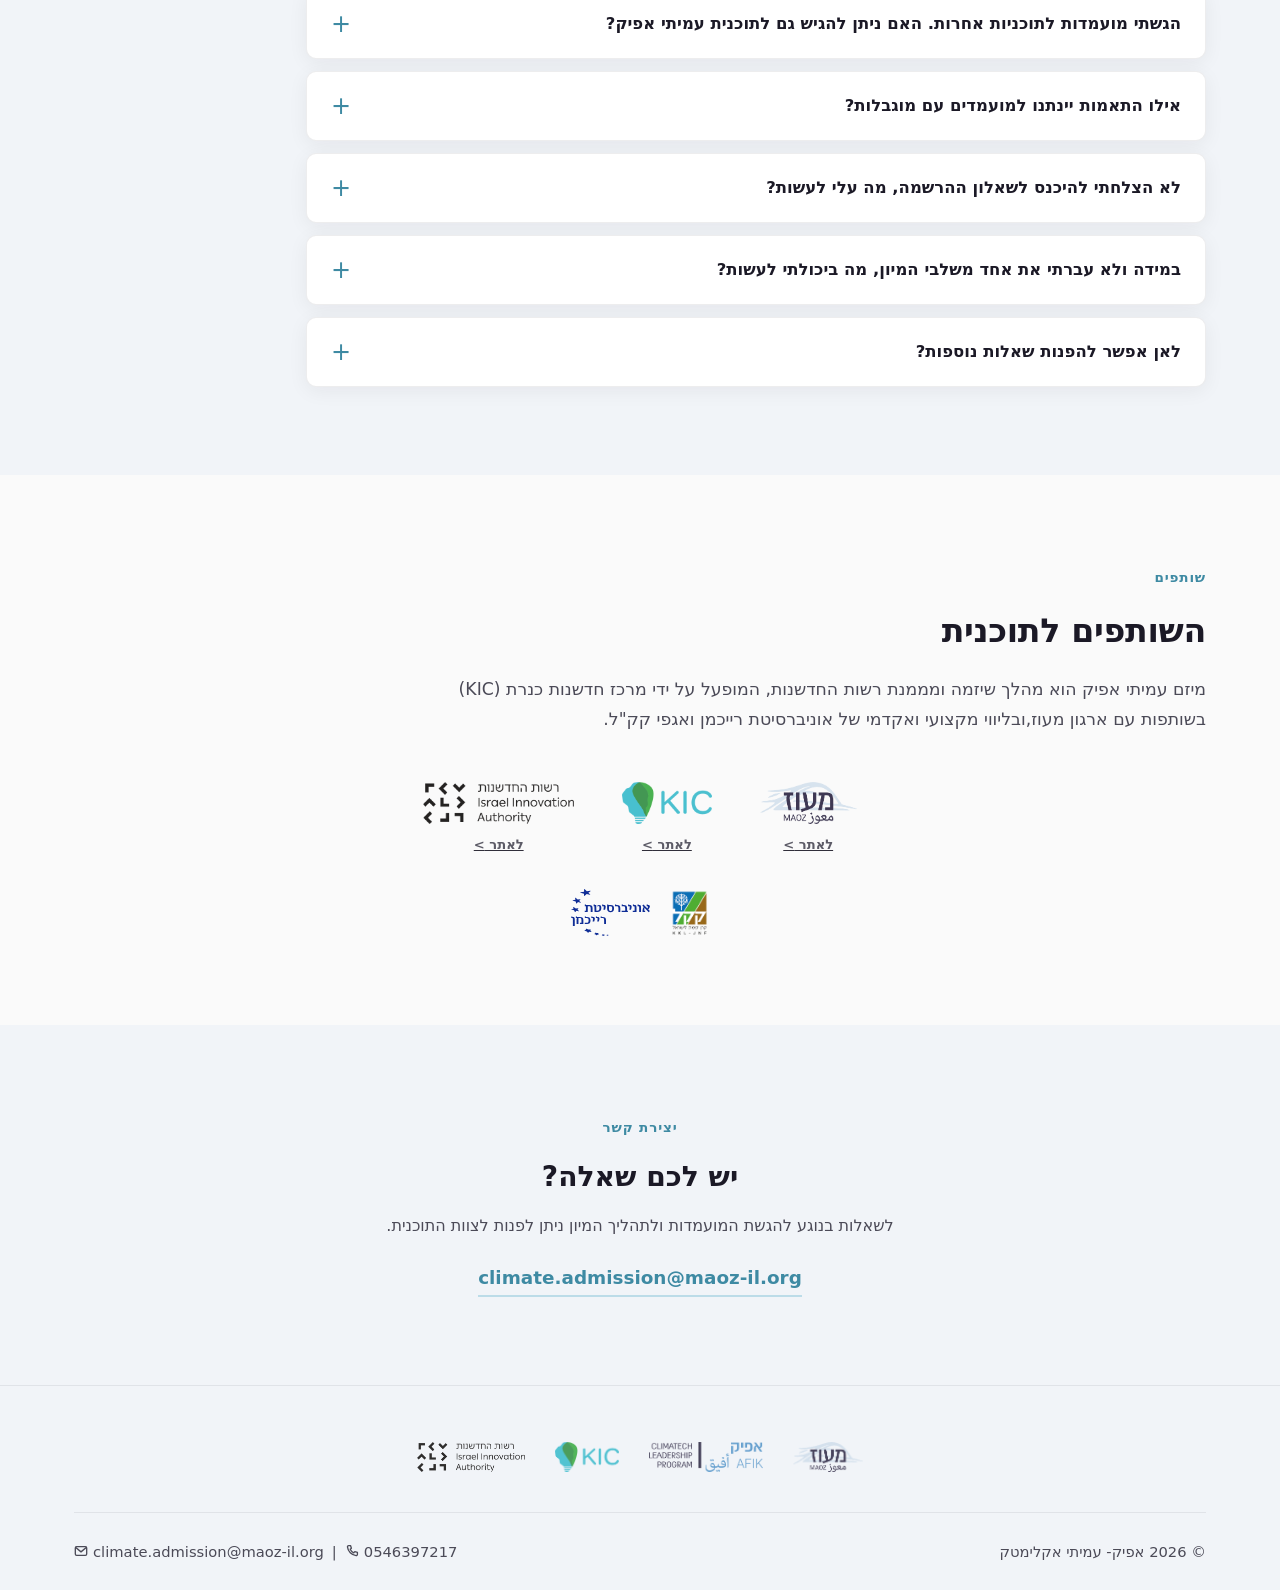
==== commit 50ce8bf5: "Add files via upload" ====
--- a/index.html
+++ b/index.html
@@ -472,7 +472,7 @@
       <div class="section-head reveal">
         <span class="eyebrow">שותפים</span>
         <h2>השותפים לתוכנית</h2>
-        <p>מיזם עמיתי אפיק הוא מהלך שיזמה ומממנת רשות החדשנות, המופעל על ידי מרכז חדשנות כנרת (KIC) בשותפות עם ארגון מעוז, ובליווי מקצועי ואקדמי של אוניברסיטת רייכמן ובליווי מקצועי ואקדמי על ידי אגפי קק"ל.</p>
+        <p>מיזם עמיתי אפיק הוא מהלך שיזמה ומממנת רשות החדשנות, המופעל על ידי מרכז חדשנות כנרת (KIC) בשותפות עם ארגון מעוז,ובליווי מקצועי ואקדמי של אוניברסיטת רייכמן ואגפי קק"ל.</p>
       </div>
 
       <div class="partners-logos reveal">
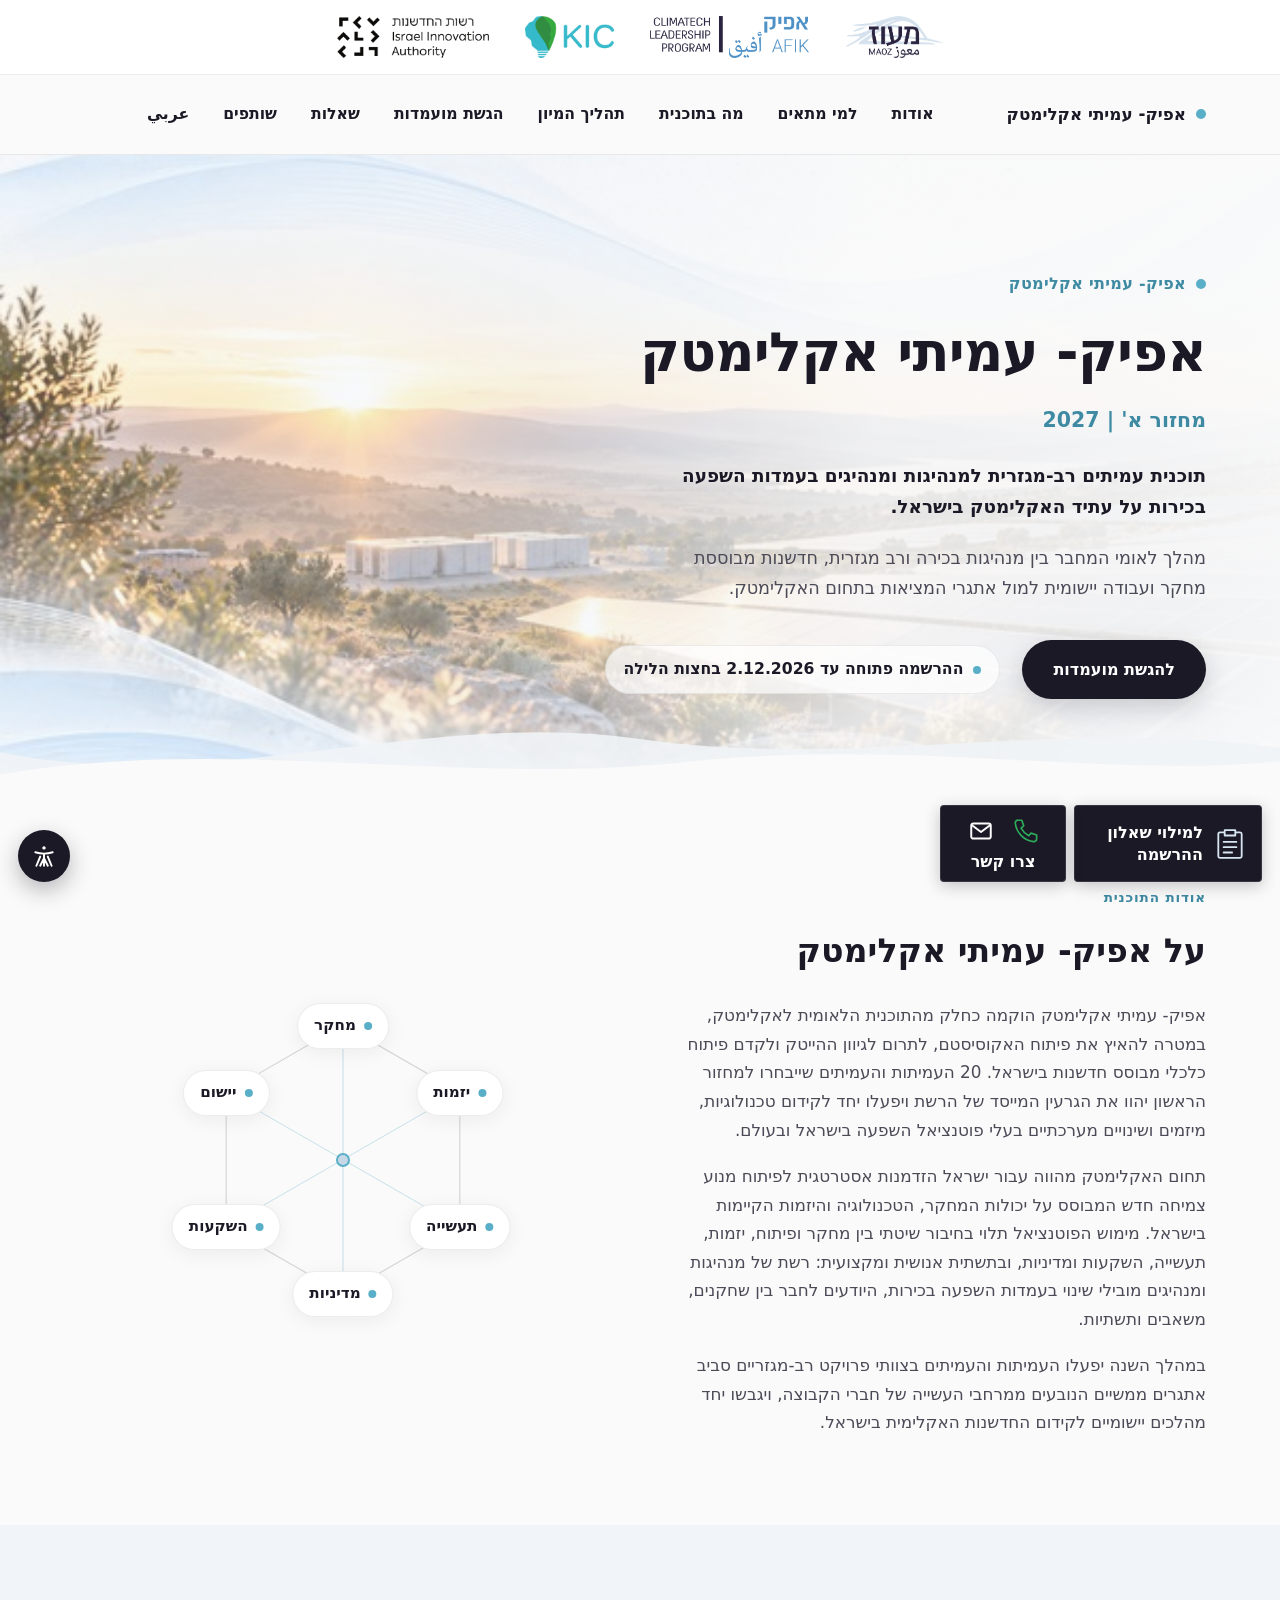
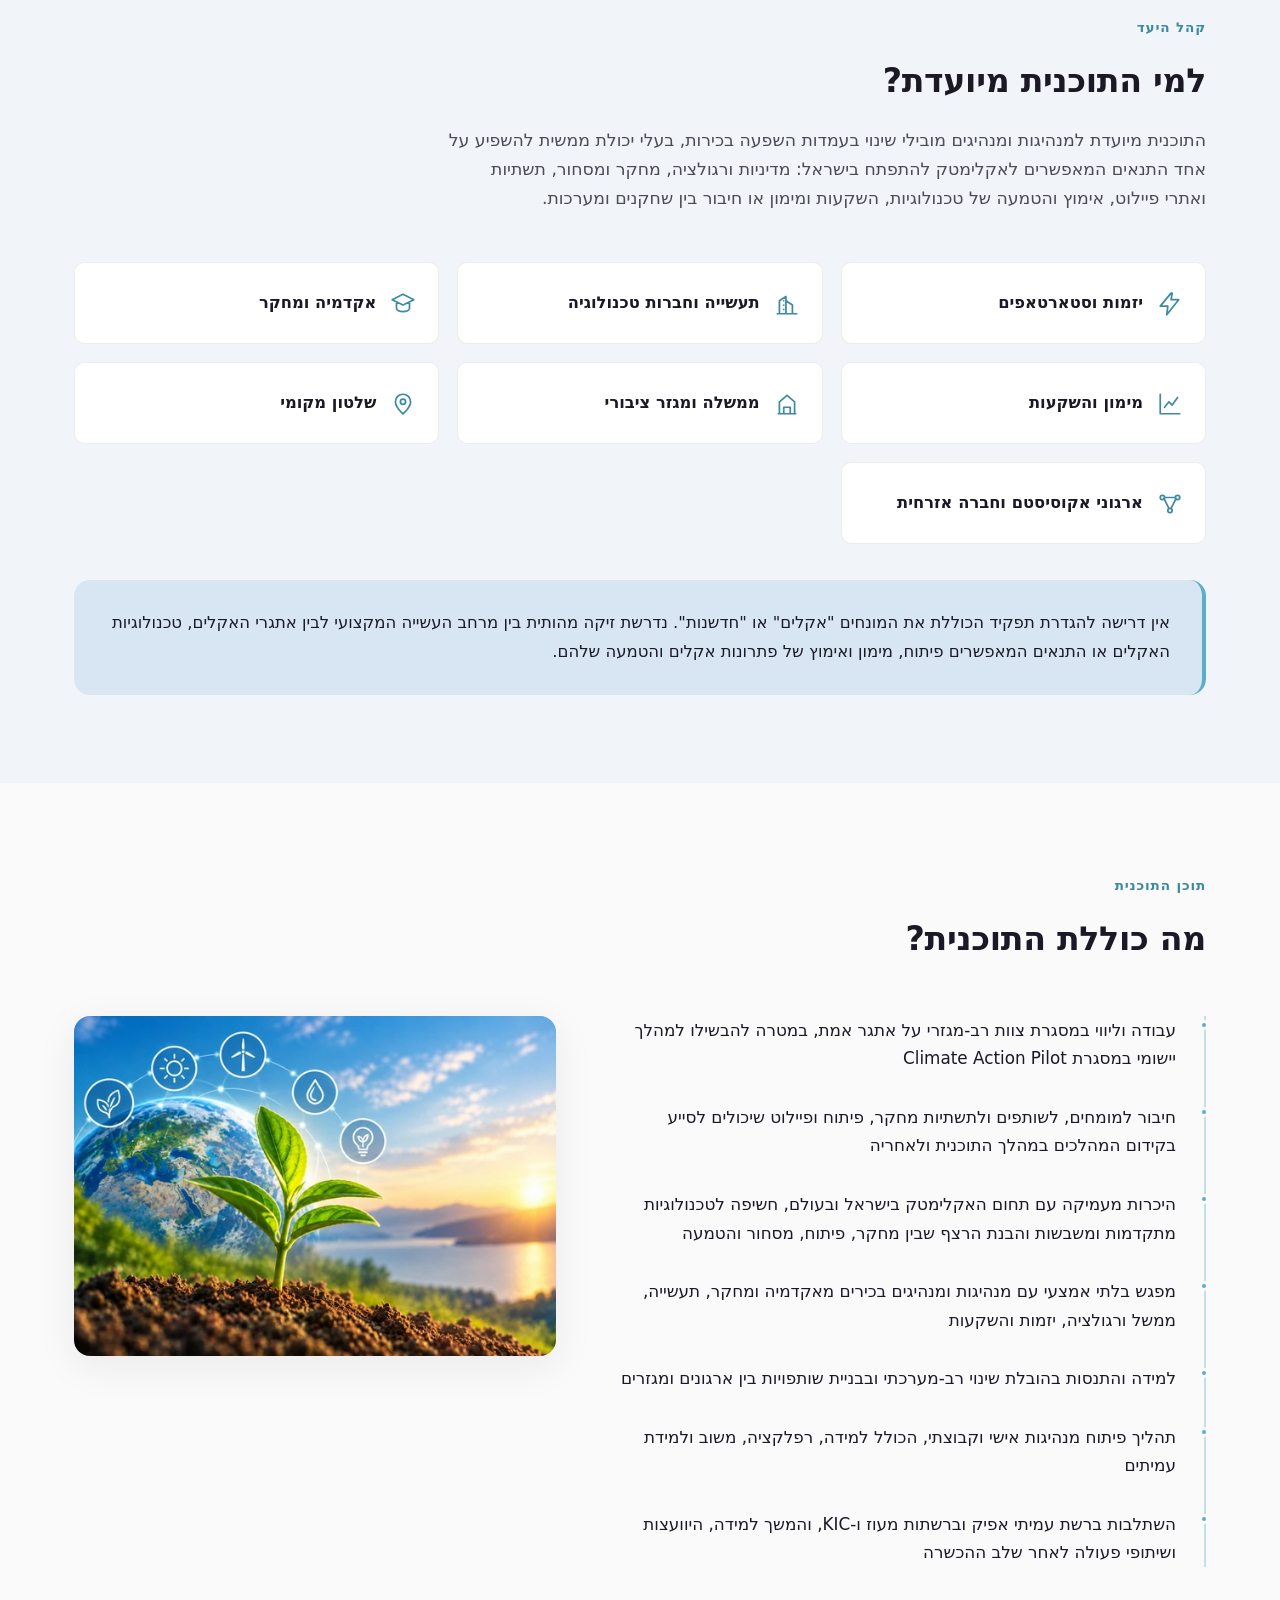
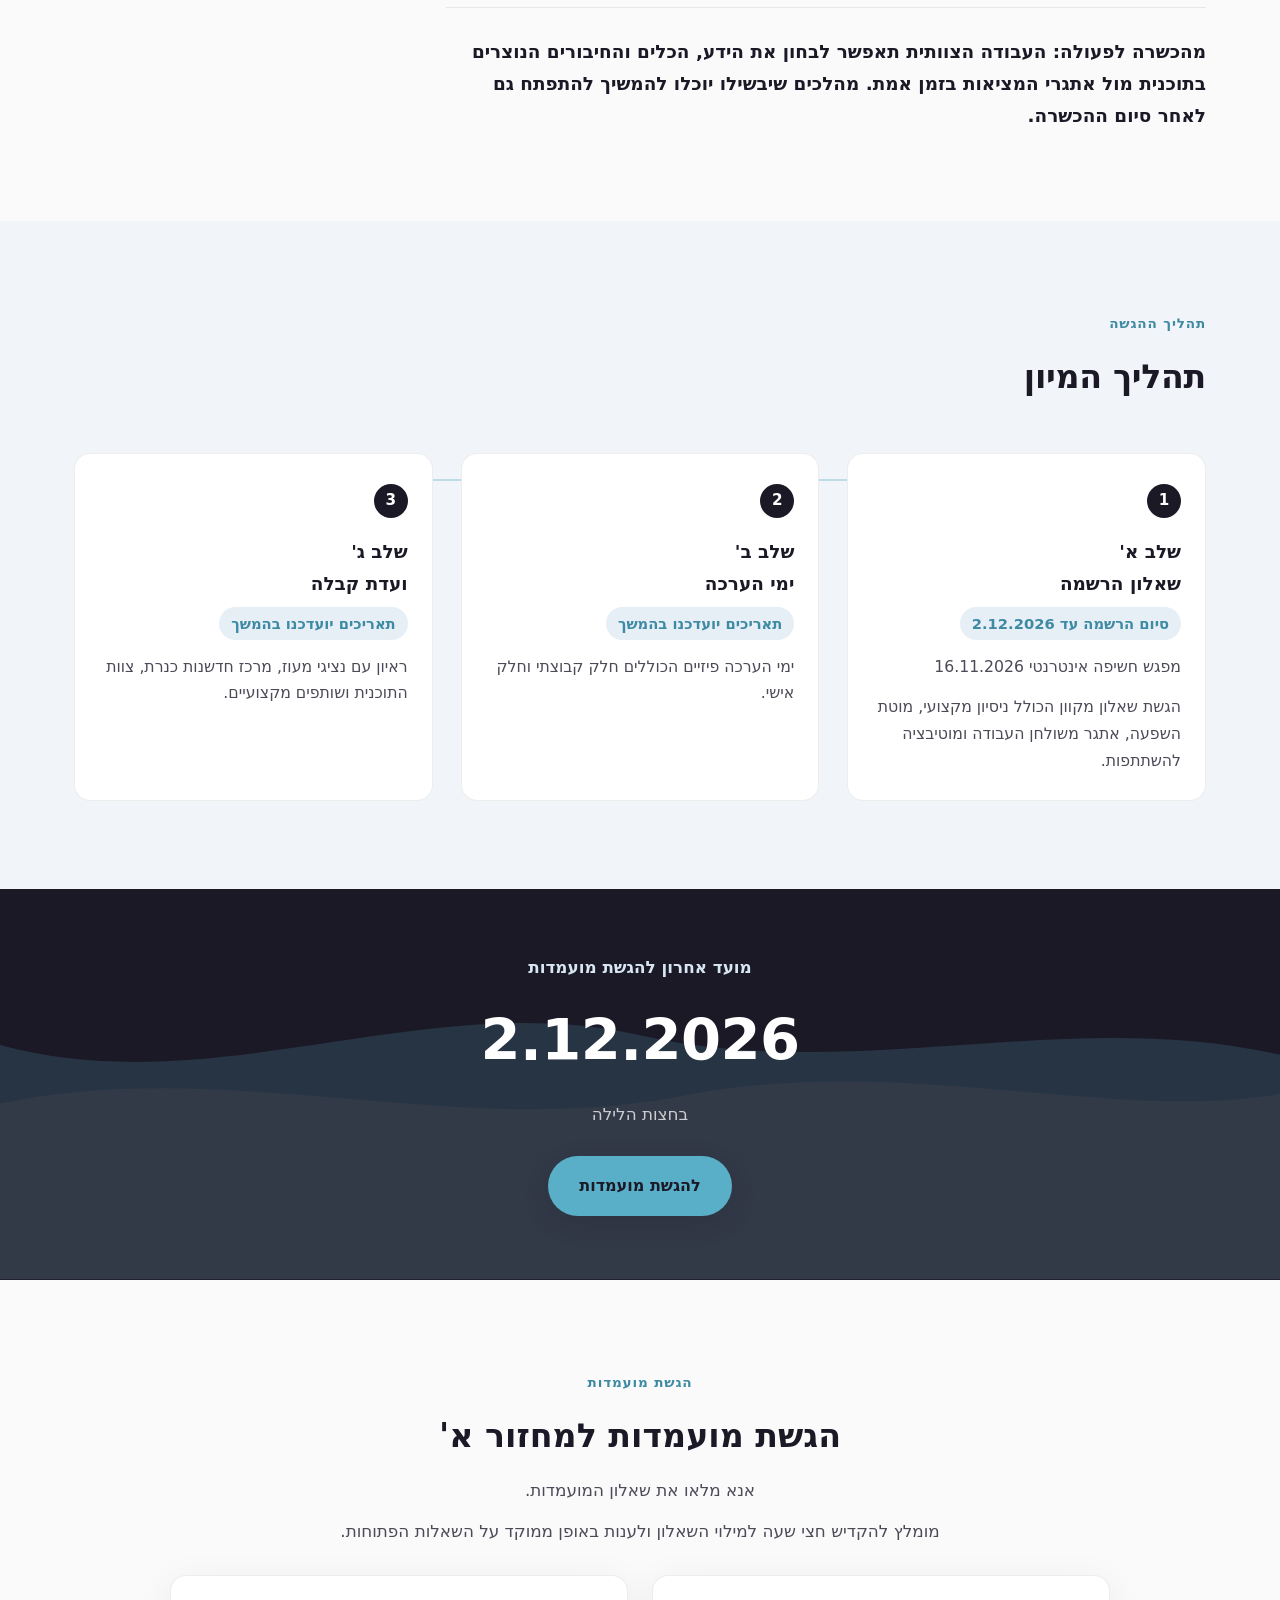
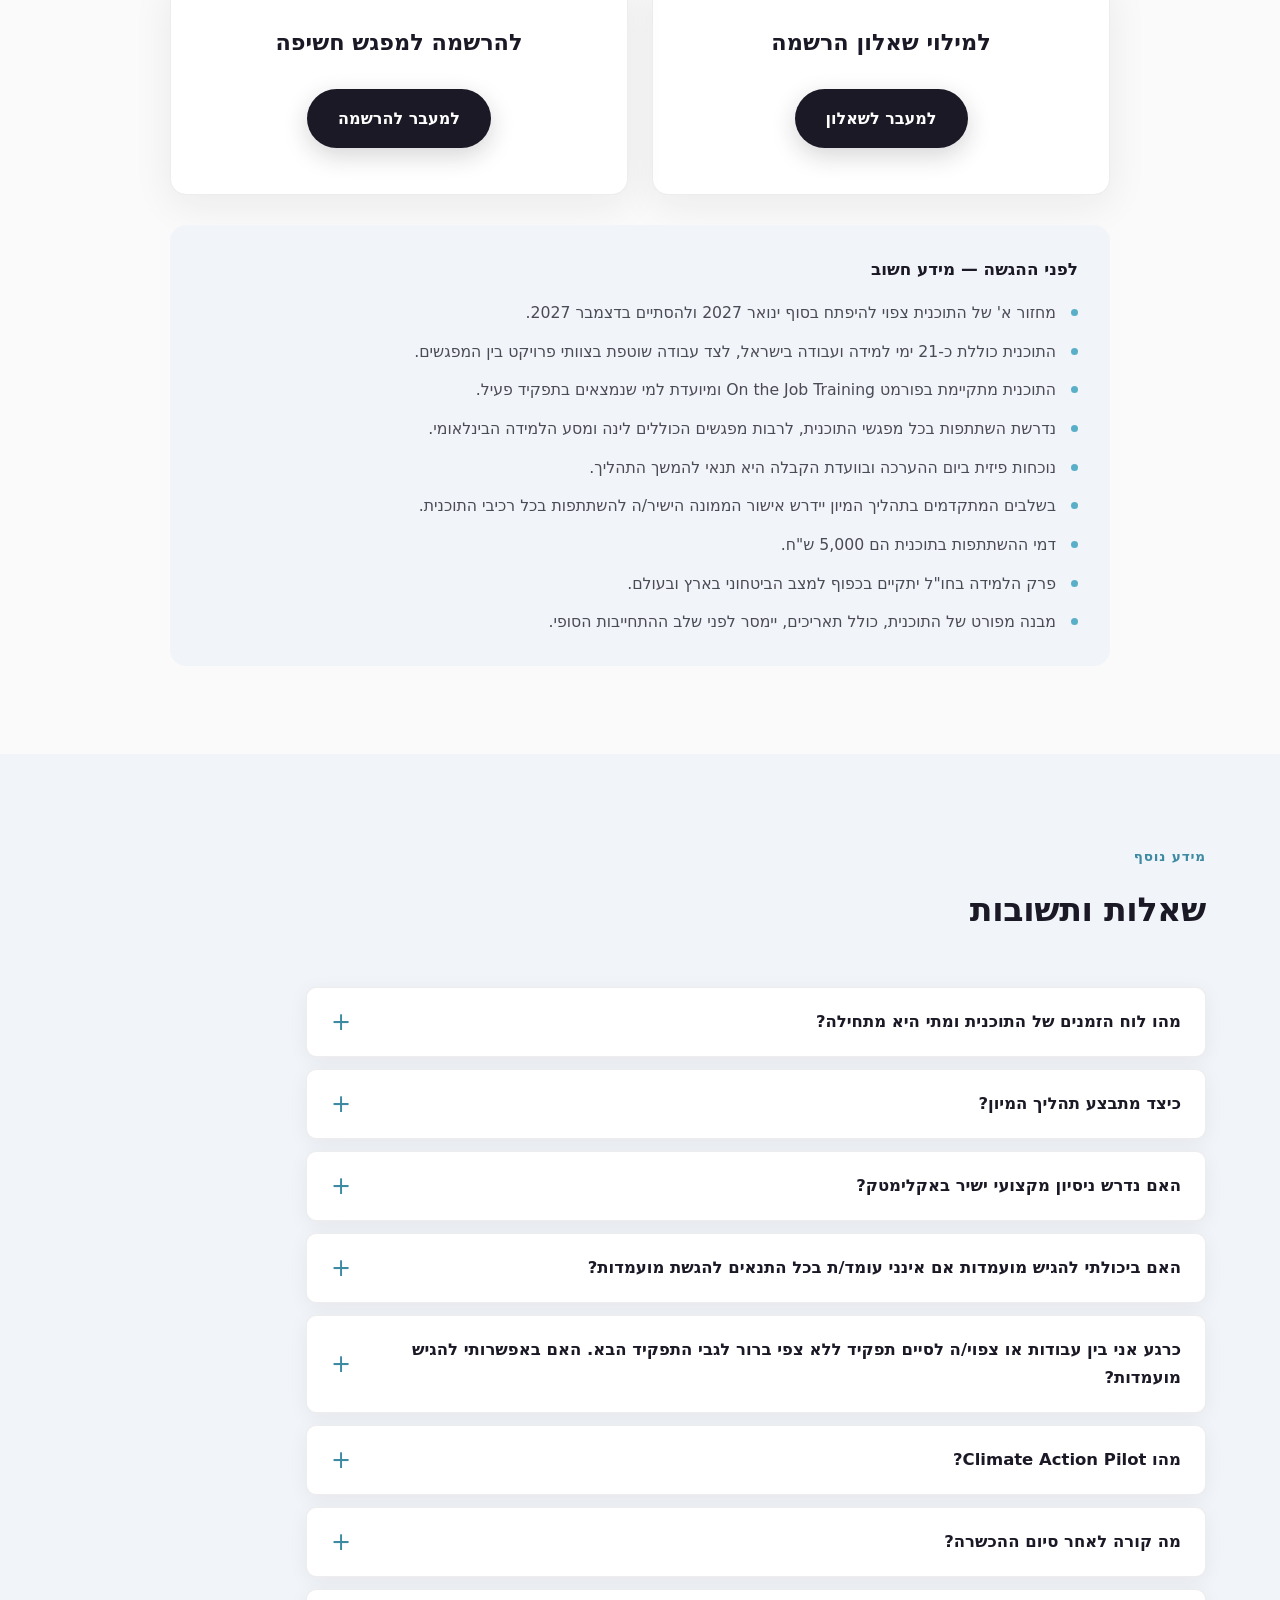
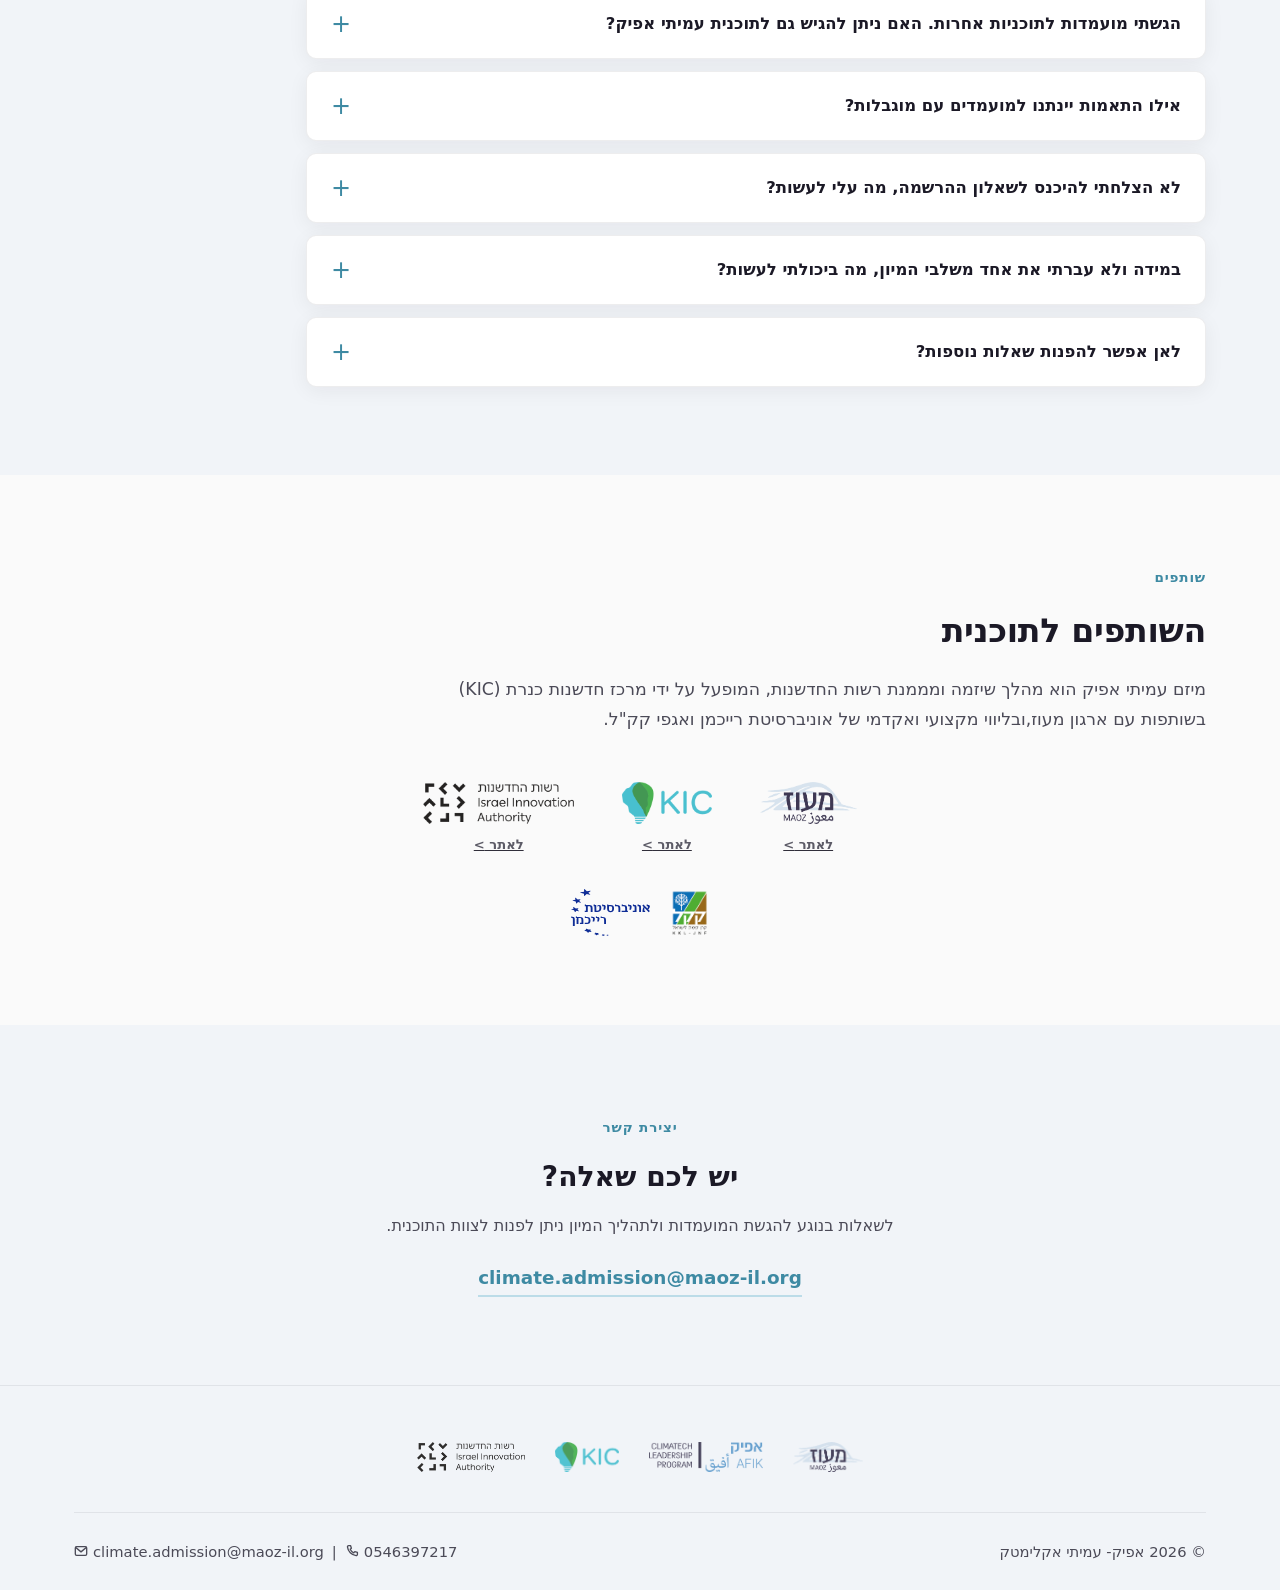
==== commit 2b50edac: "Add files via upload" ====
--- a/index.html
+++ b/index.html
@@ -449,7 +449,7 @@
           <summary>במידה ולא עברתי את אחד משלבי המיון, מה ביכולתי לעשות?</summary>
           <div class="faq-answer">
             <p>אנו מציעים שיחות משוב למועמדים המעוניינים בכך ומאפשרים הרשמה חוזרת במחזורים הבאים. בנוסף, ניתן להגיש ערעור על ההחלטה בכל אחד משלבי המיון.</p>
-            <p>את הערעור יש להגיש בדואר אלקטרוני לכתובת <a href="mailto:climate.admissions@maoz-il.org">climate.admissions@maoz-il.org</a> תוך שבוע ממועד קבלת התשובה. יש לצרף מכתב באורך של עד עמוד אחד ולציין את סיבת הערעור. ועדת הערעורים תתכנס, תדון בערעור ותעדכן את המועמד בנוגע להחלטה.</p>
+            <p>את הערעור יש להגיש בדואר אלקטרוני לכתובת <a href="mailto:climate.admissions@maoz-il.org">climate.admissions@maoz-il.org</a> תוך 4 ימים ממועד קבלת התשובה. יש לצרף מכתב באורך של עד עמוד אחד ולציין את סיבת הערעור. ועדת הערעורים תתכנס, תדון בערעור ותעדכן את המועמד בנוגע להחלטה.</p>
           </div>
         </details>
 
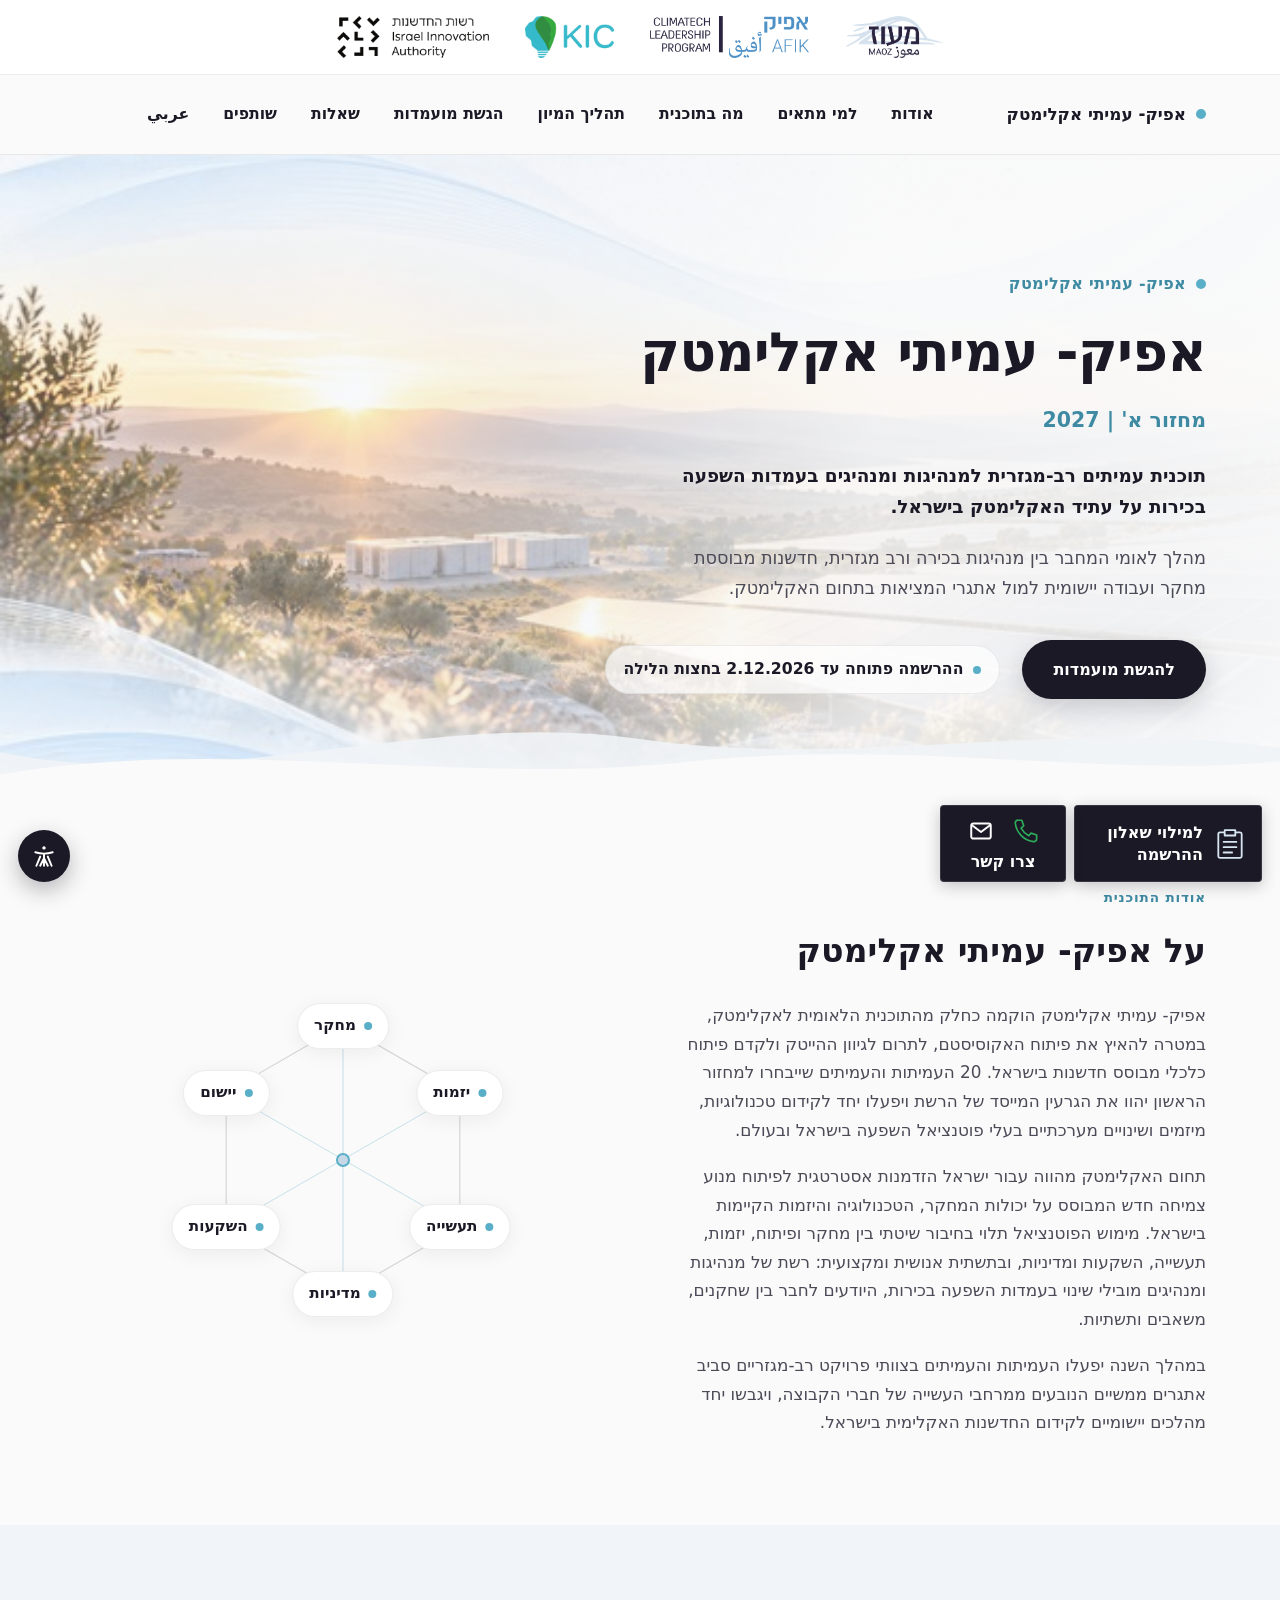
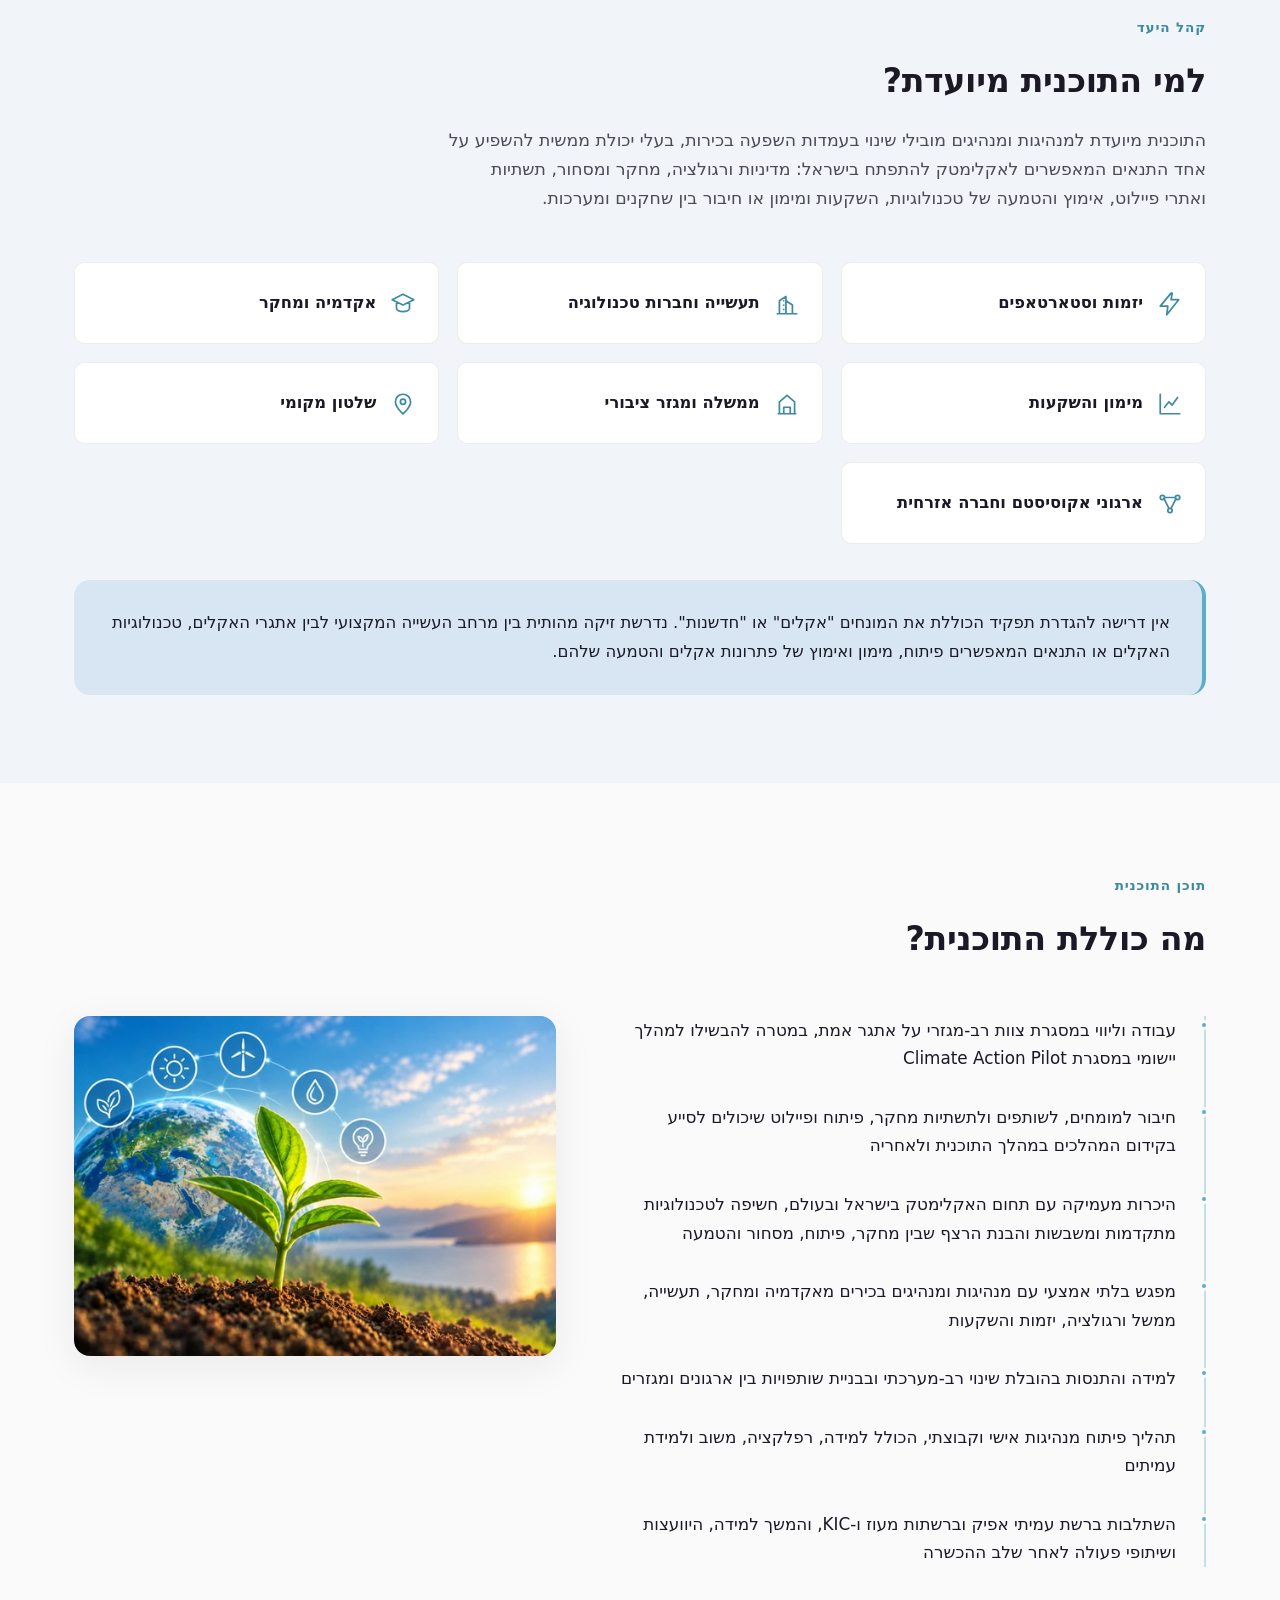
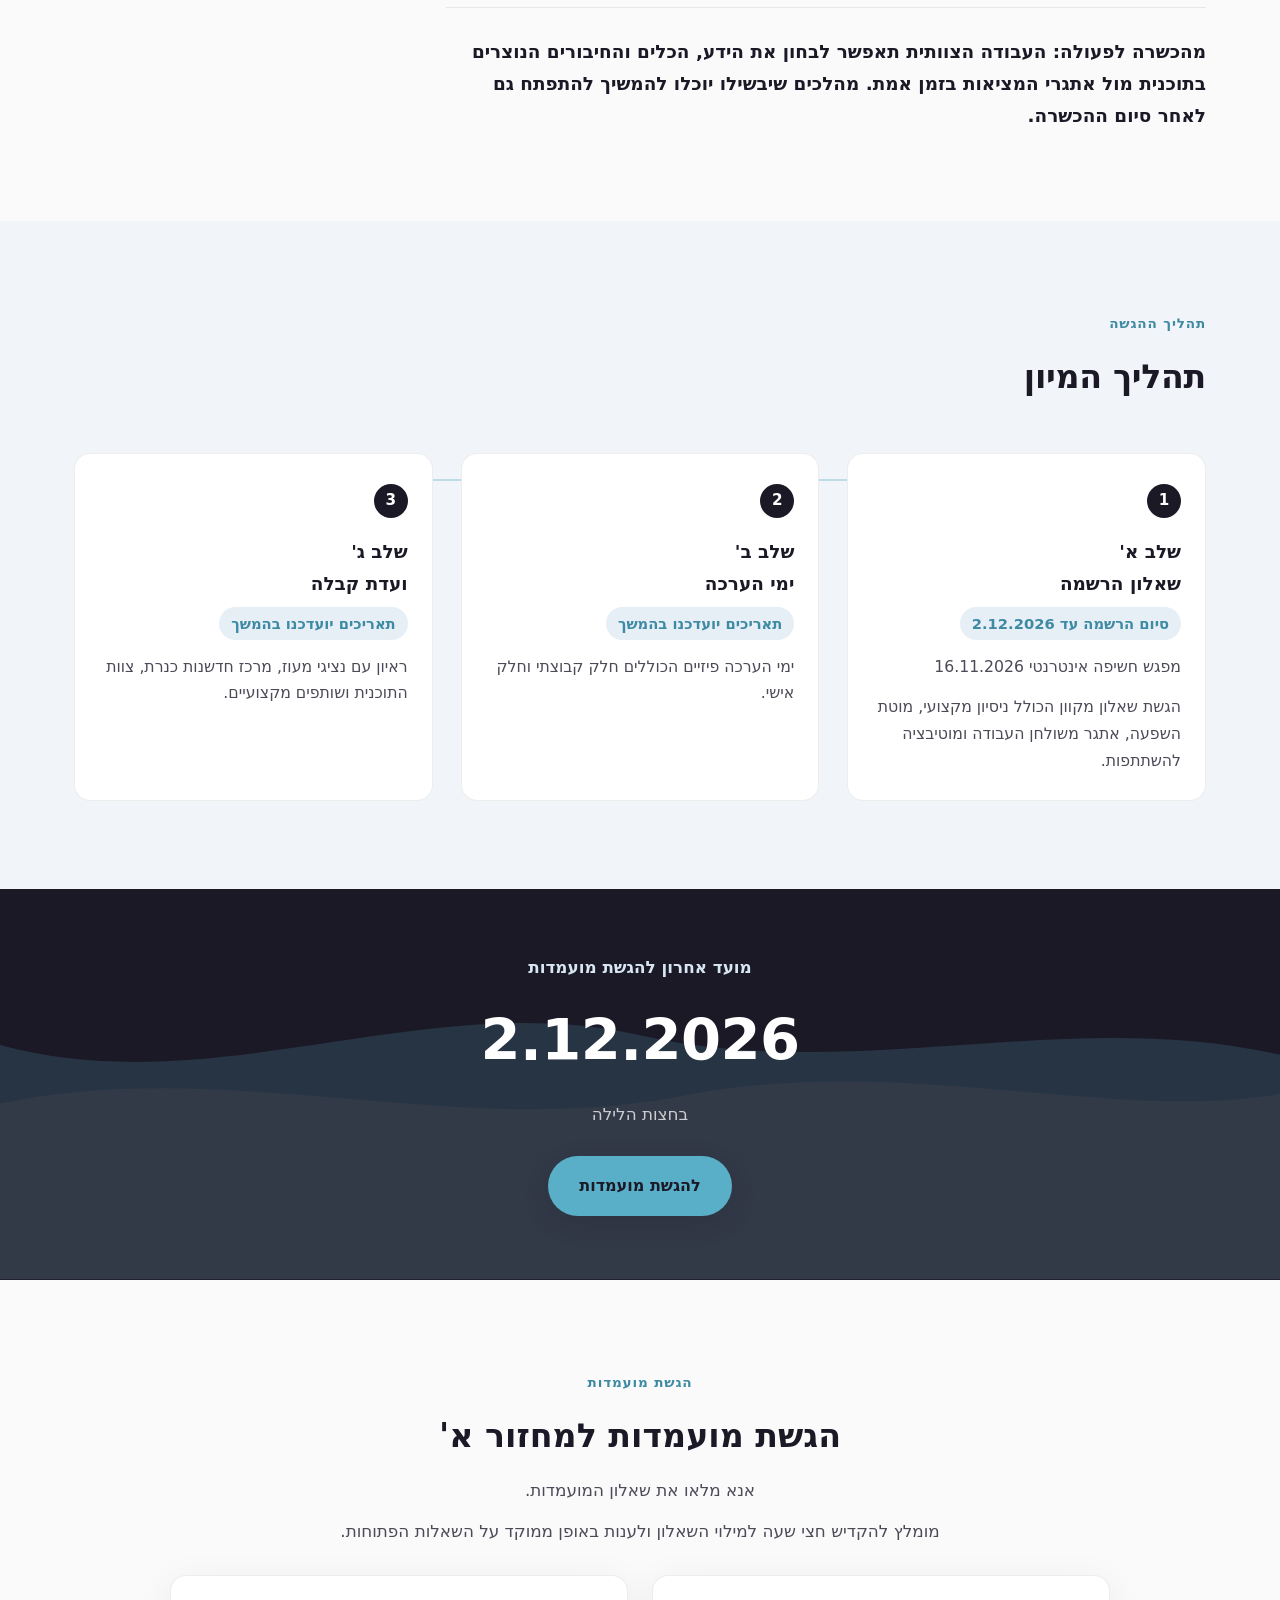
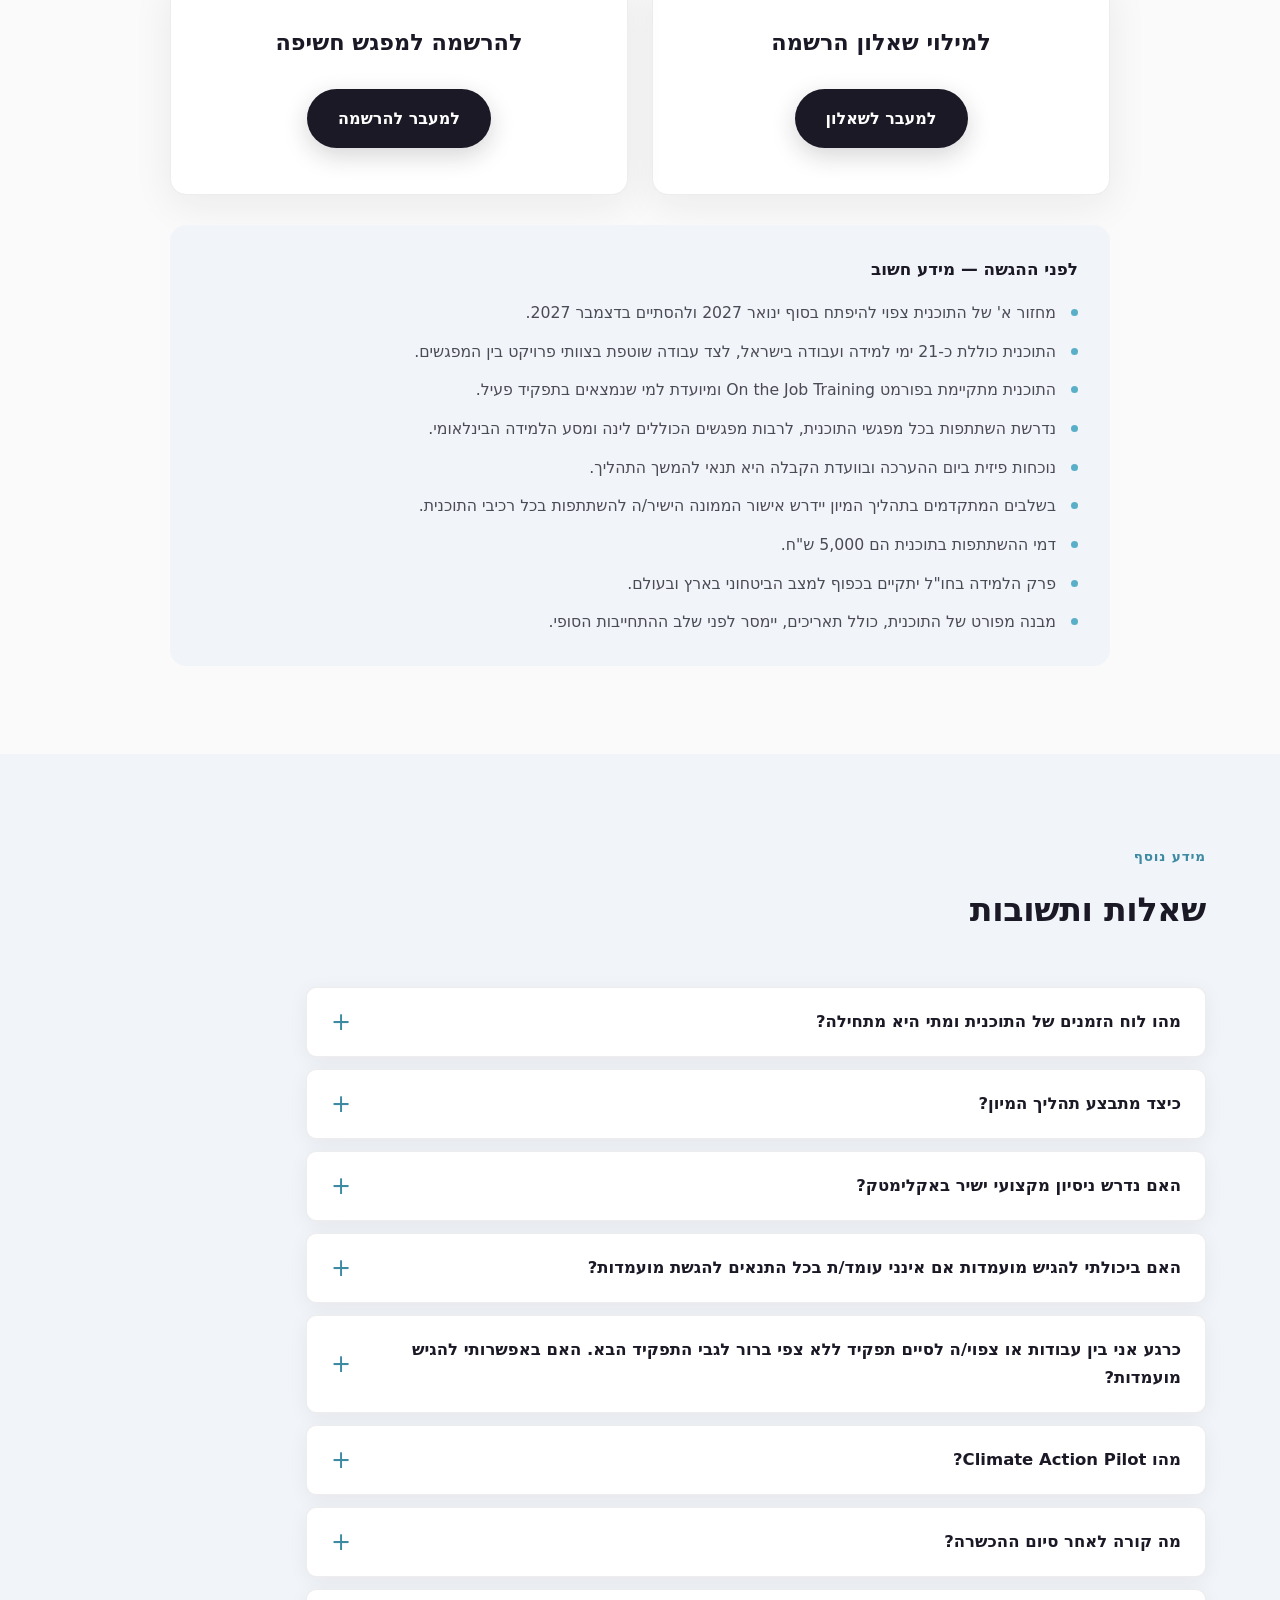
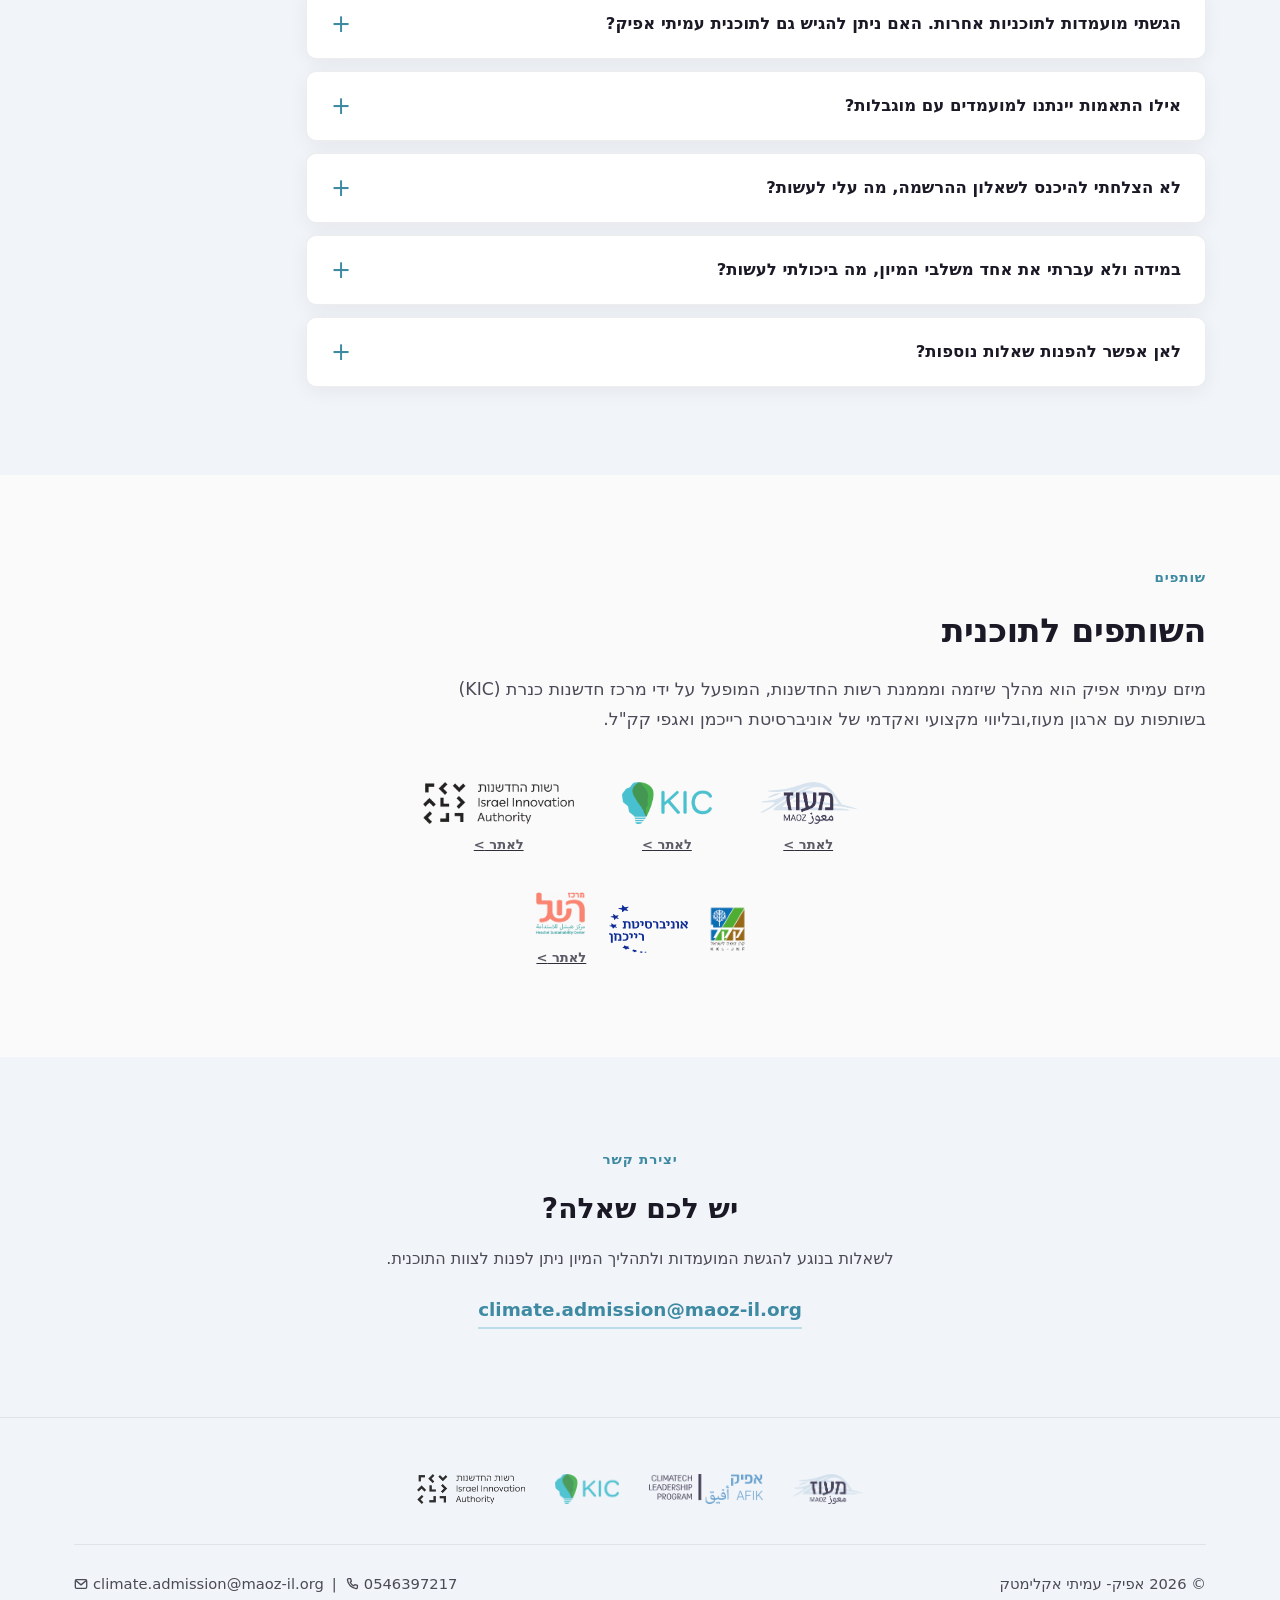
==== commit 0267d7a2: "Add files via upload" ====
--- a/index.html
+++ b/index.html
@@ -493,6 +493,10 @@
         <div class="partners-logos-additional">
           <img src="img/kkl-logo.png" alt="המדען הראשי של קק״ל" loading="lazy">
           <img src="img/reichman-logo.svg" alt="אוניברסיטת רייכמן" loading="lazy">
+          <a href="https://heschel.org.il/" target="_blank" rel="noopener noreferrer" aria-label="מרכז השל לקיימות">
+            <img src="img/heschel.png" alt="מרכז השל לקיימות — Heschel Sustainability Center" loading="lazy">
+            <span class="partner-link-label">לאתר <span aria-hidden="true">&gt;</span></span>
+          </a>
         </div>
       </div>
     </div>
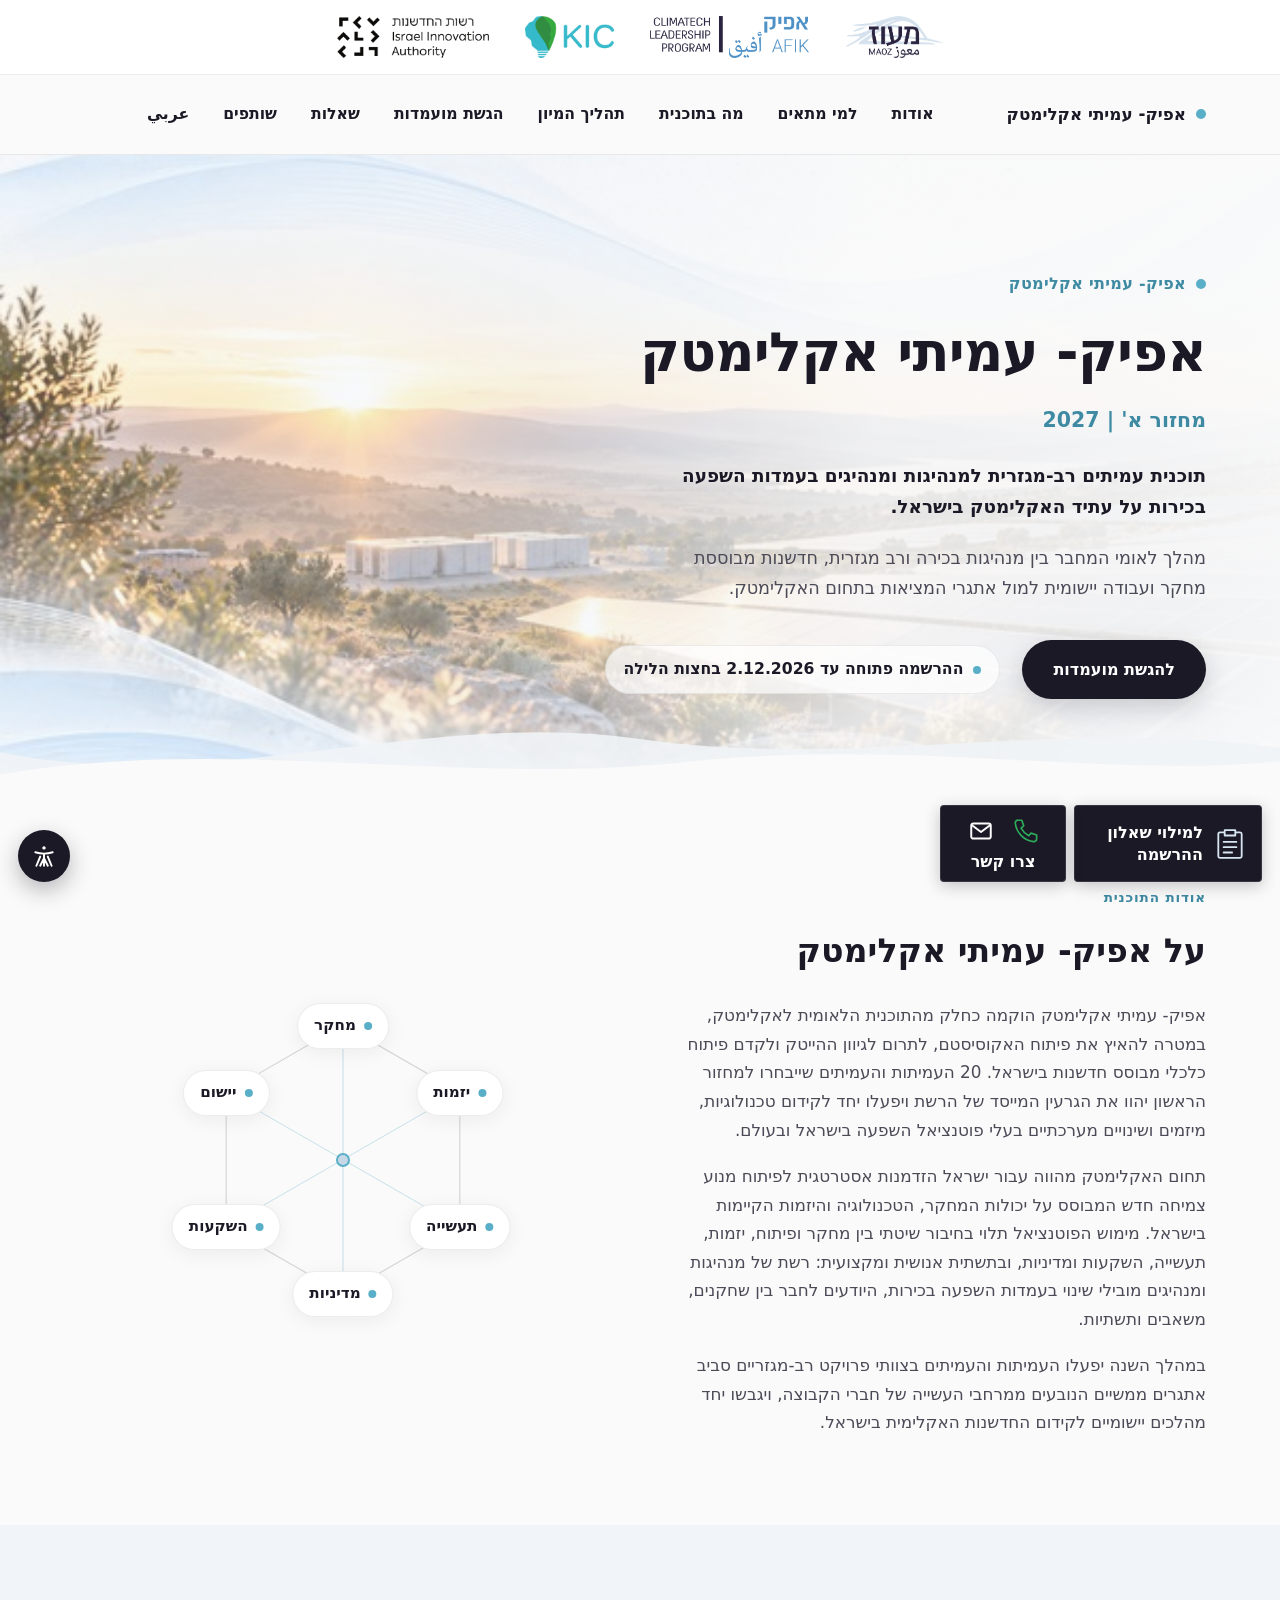
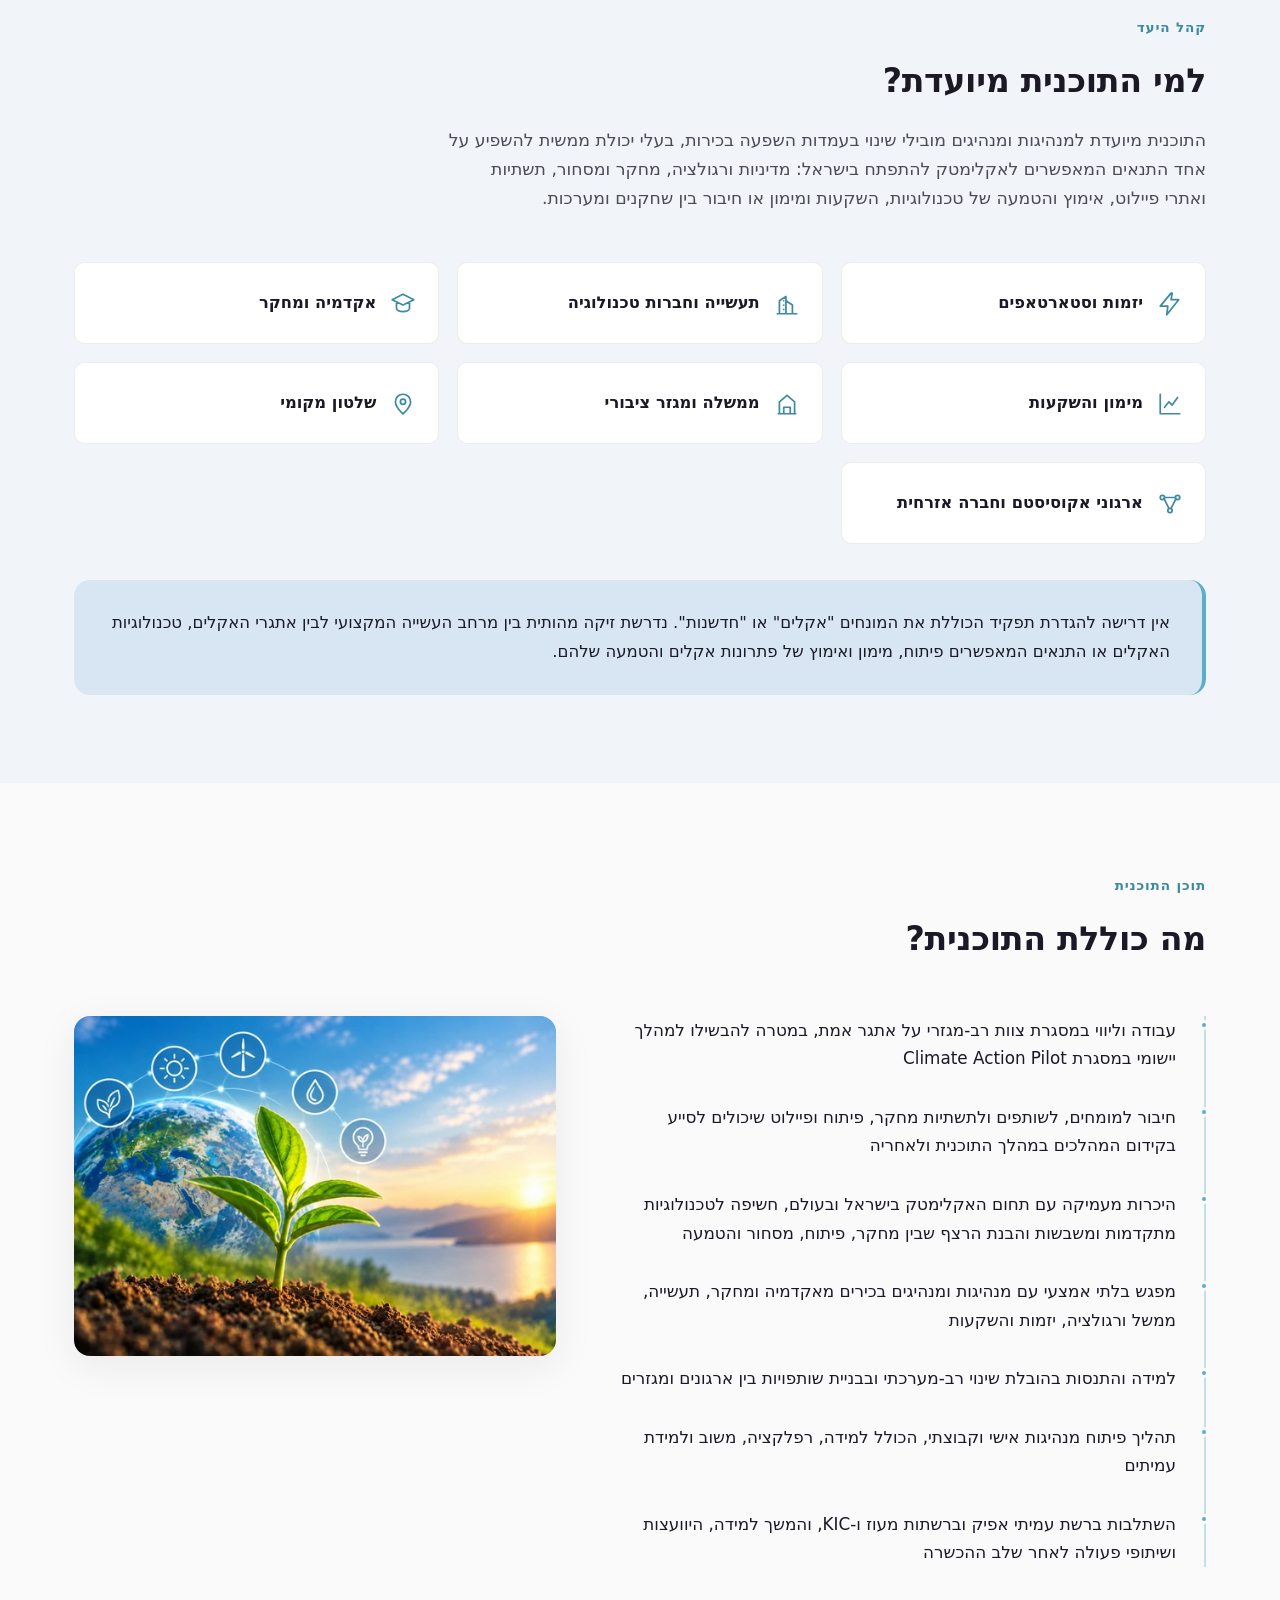
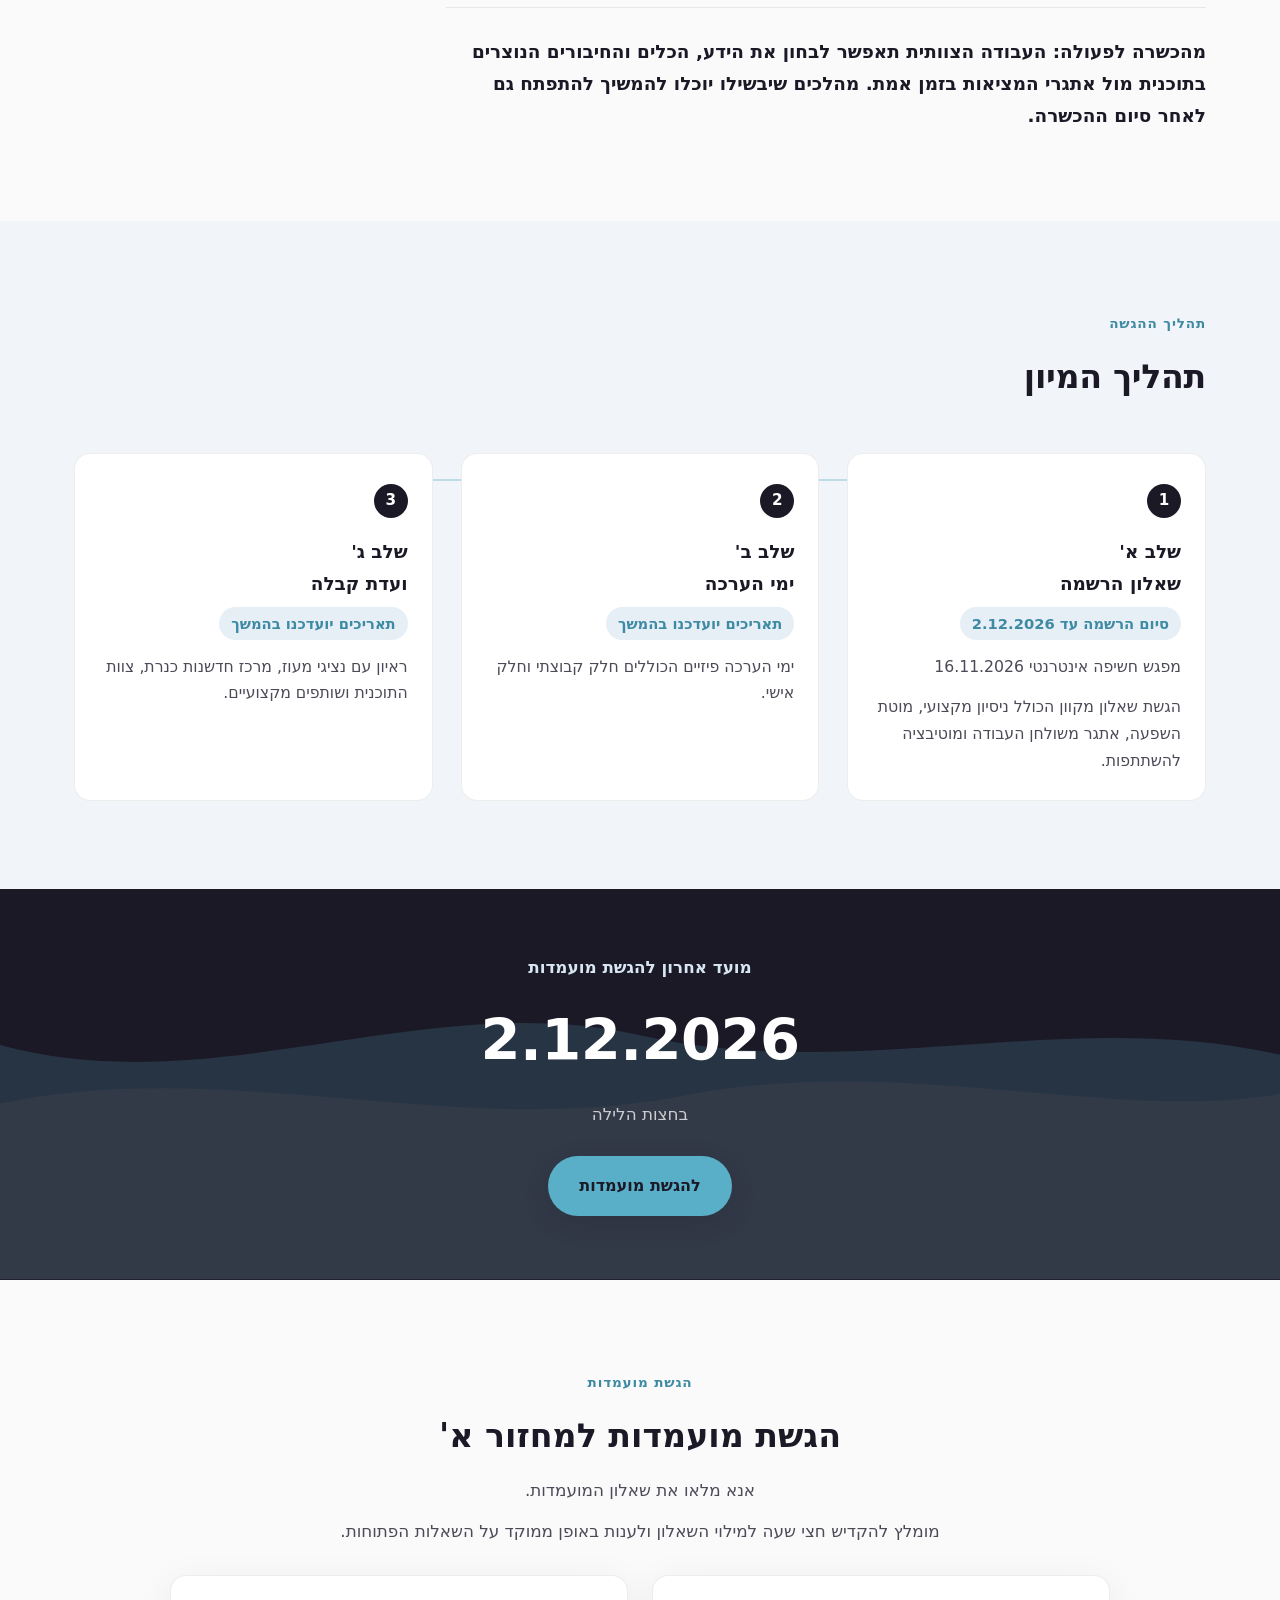
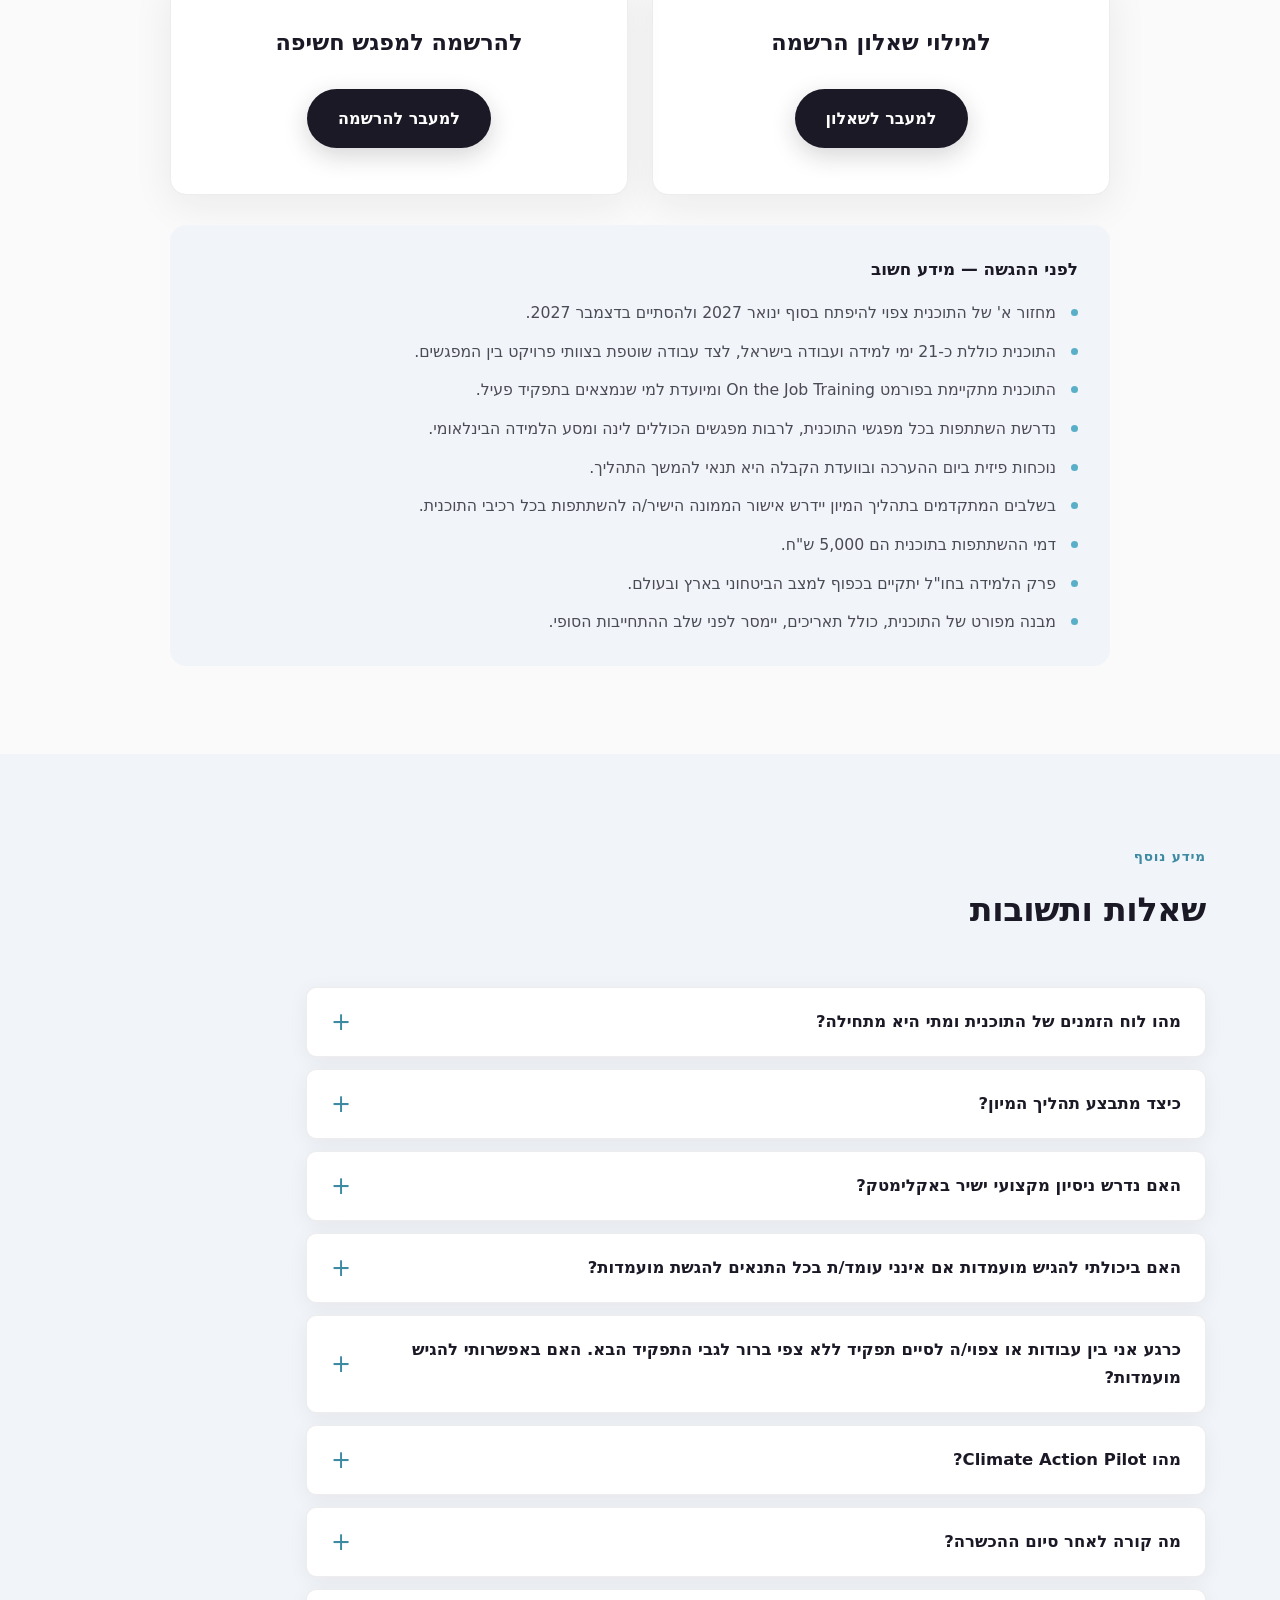
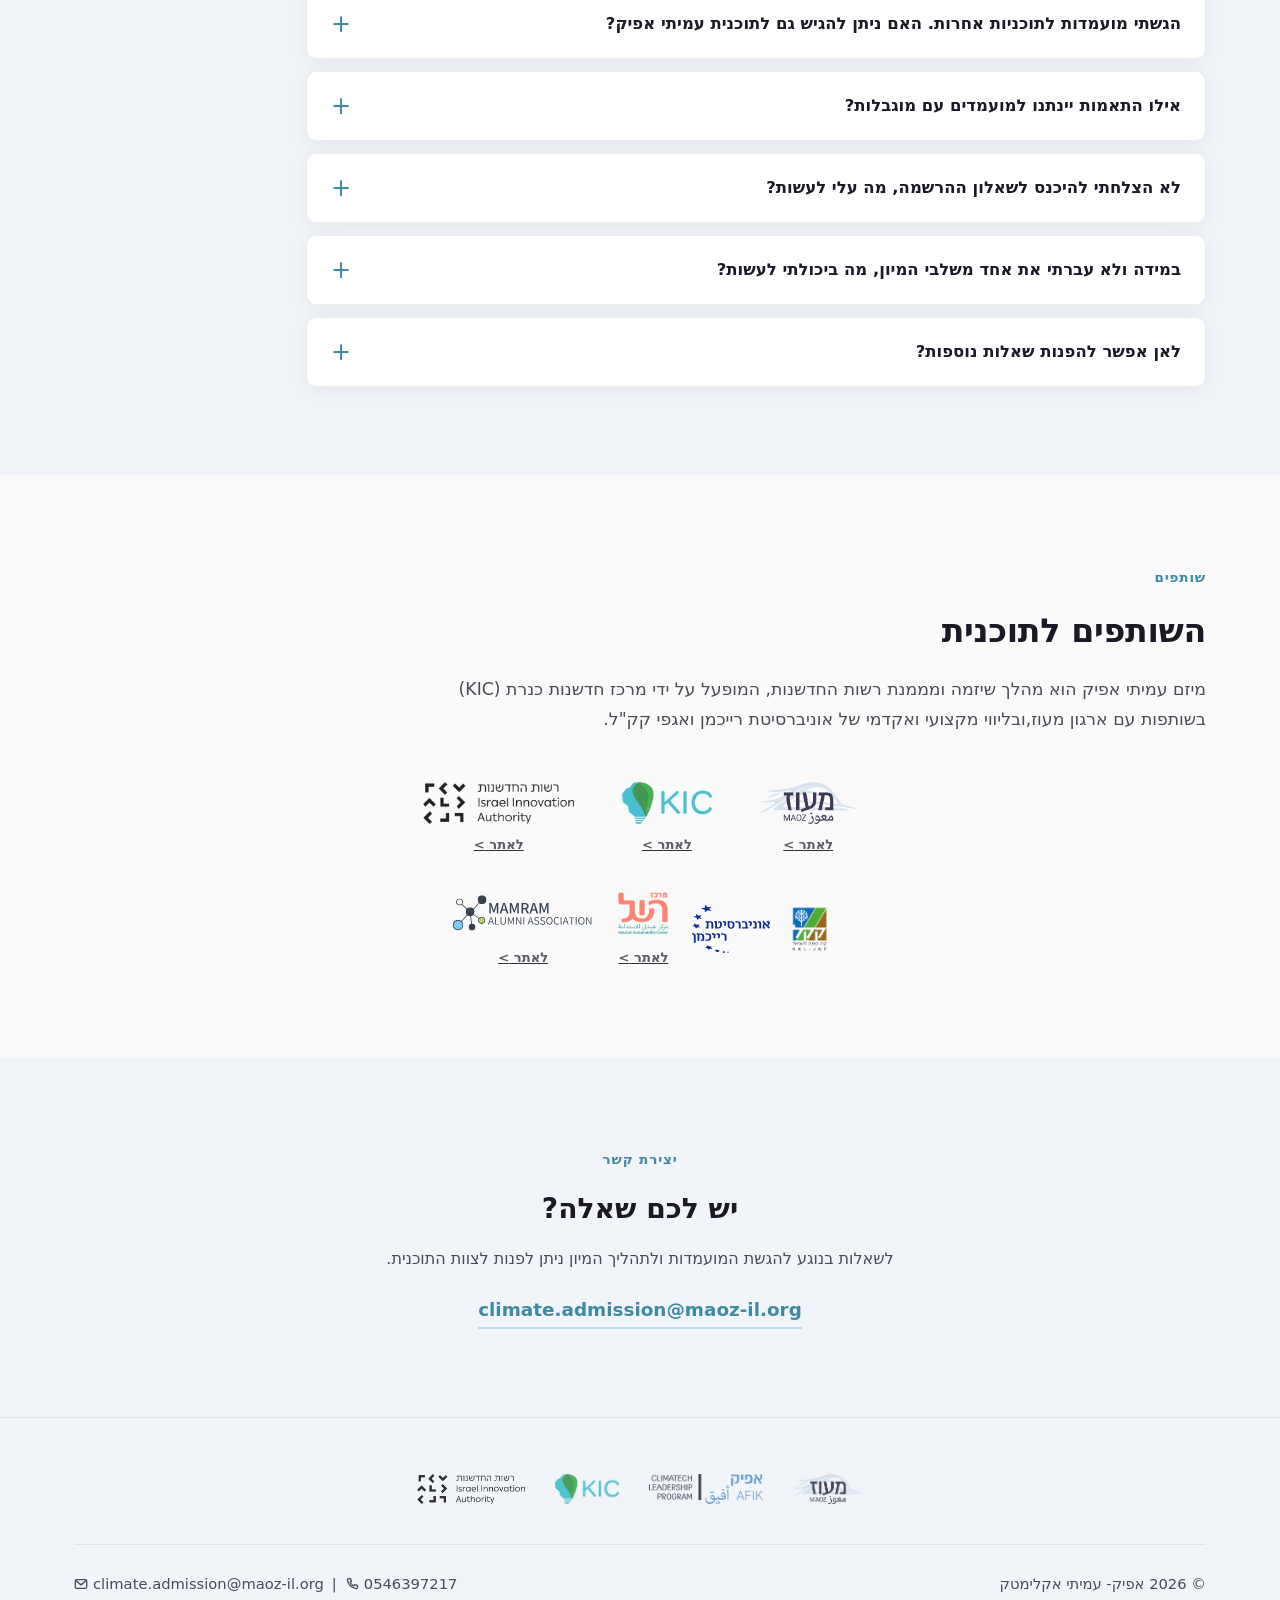
==== commit 65743e5a: "Add files via upload" ====
--- a/index.html
+++ b/index.html
@@ -497,6 +497,10 @@
             <img src="img/heschel.png" alt="מרכז השל לקיימות — Heschel Sustainability Center" loading="lazy">
             <span class="partner-link-label">לאתר <span aria-hidden="true">&gt;</span></span>
           </a>
+          <a href="https://mamramalumni.org.il/" target="_blank" rel="noopener noreferrer" aria-label="אתר ממר״ם">
+            <img src="img/mamram.svg" alt="ממר״ם" loading="lazy">
+            <span class="partner-link-label">לאתר <span aria-hidden="true">&gt;</span></span>
+          </a>
         </div>
       </div>
     </div>
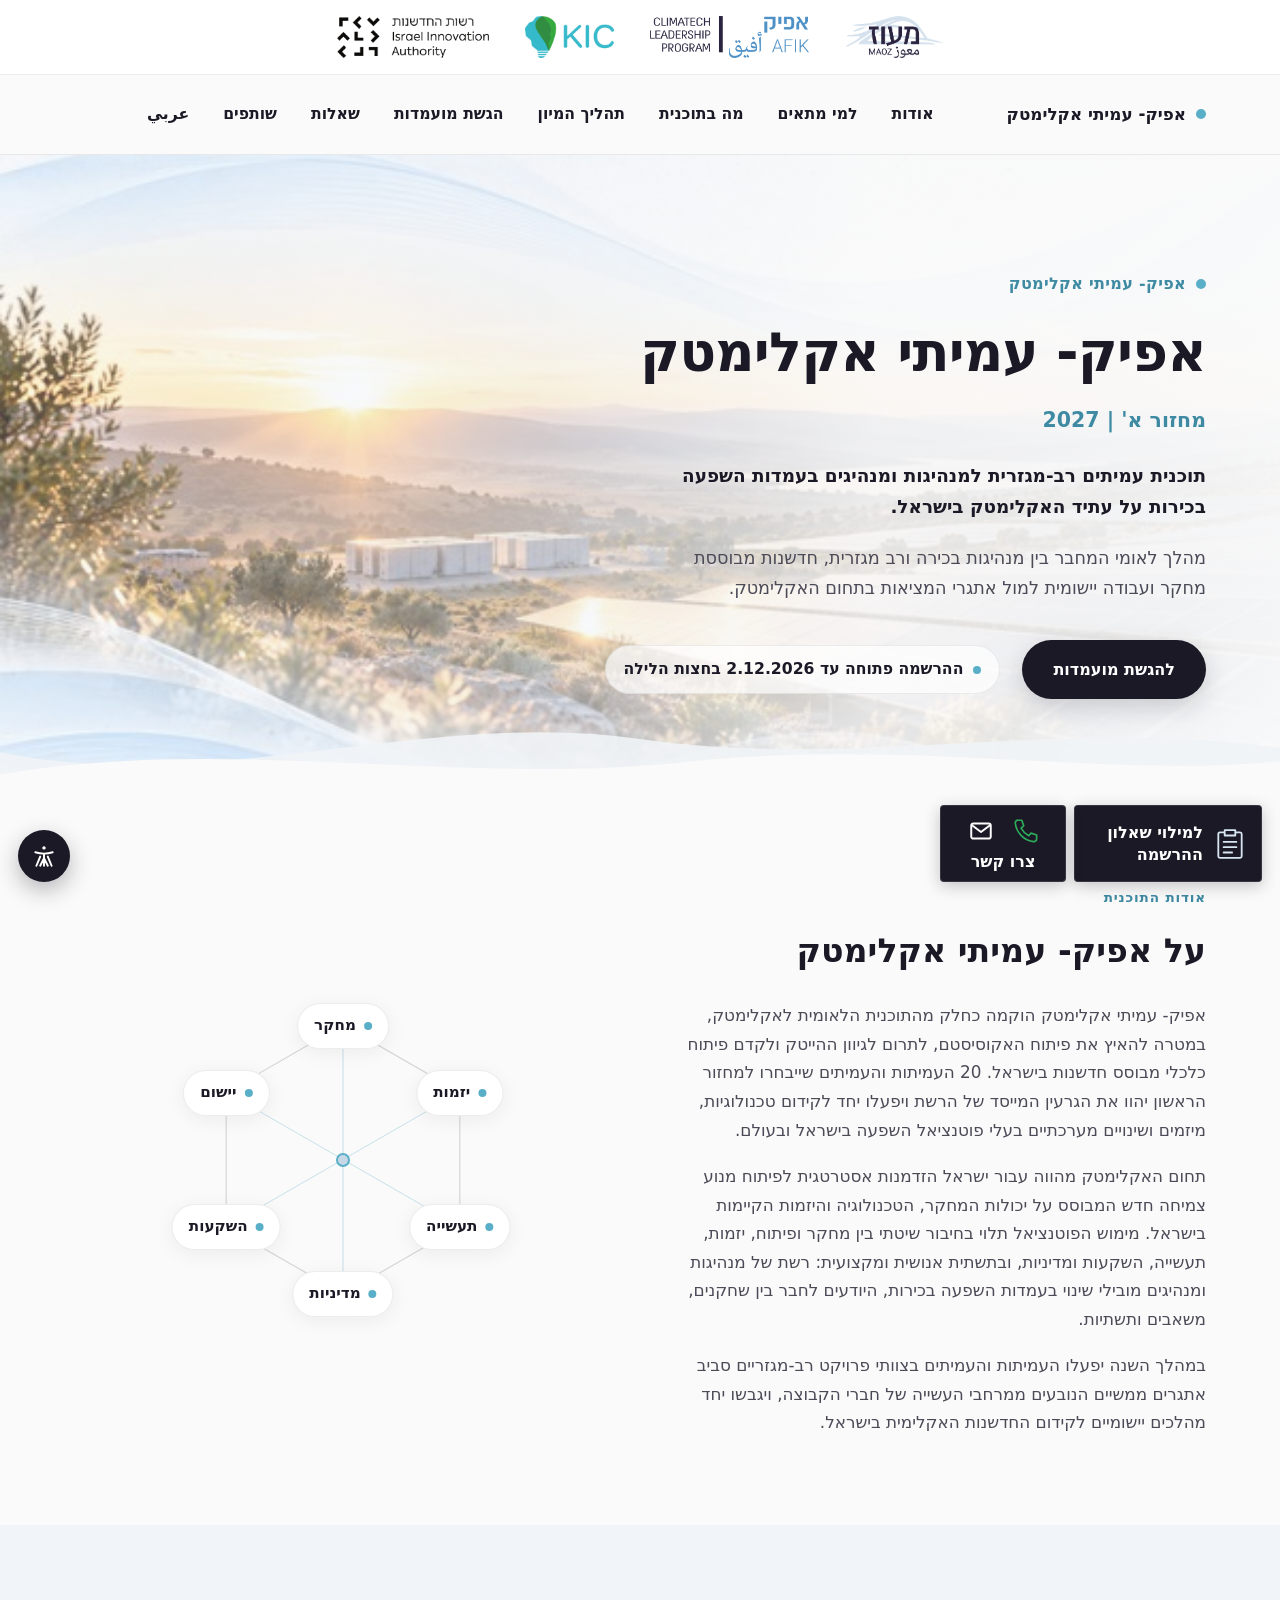
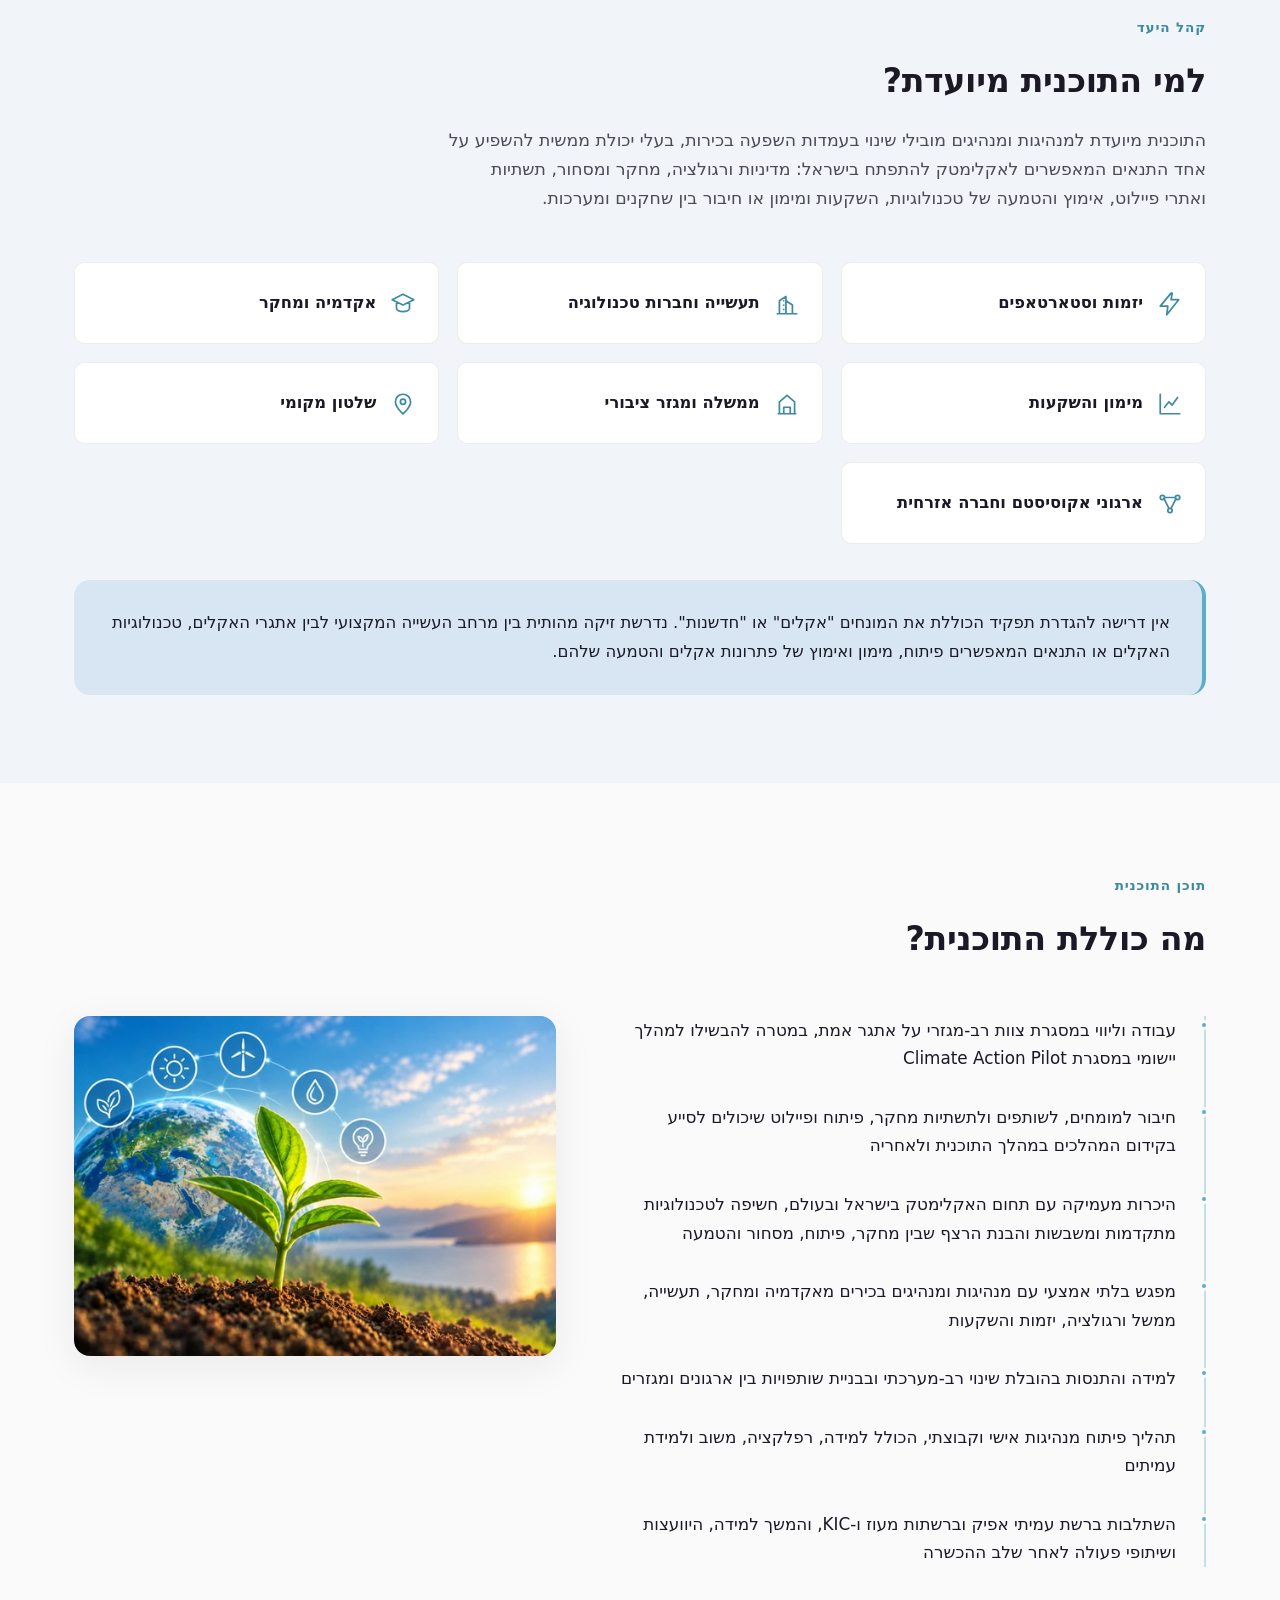
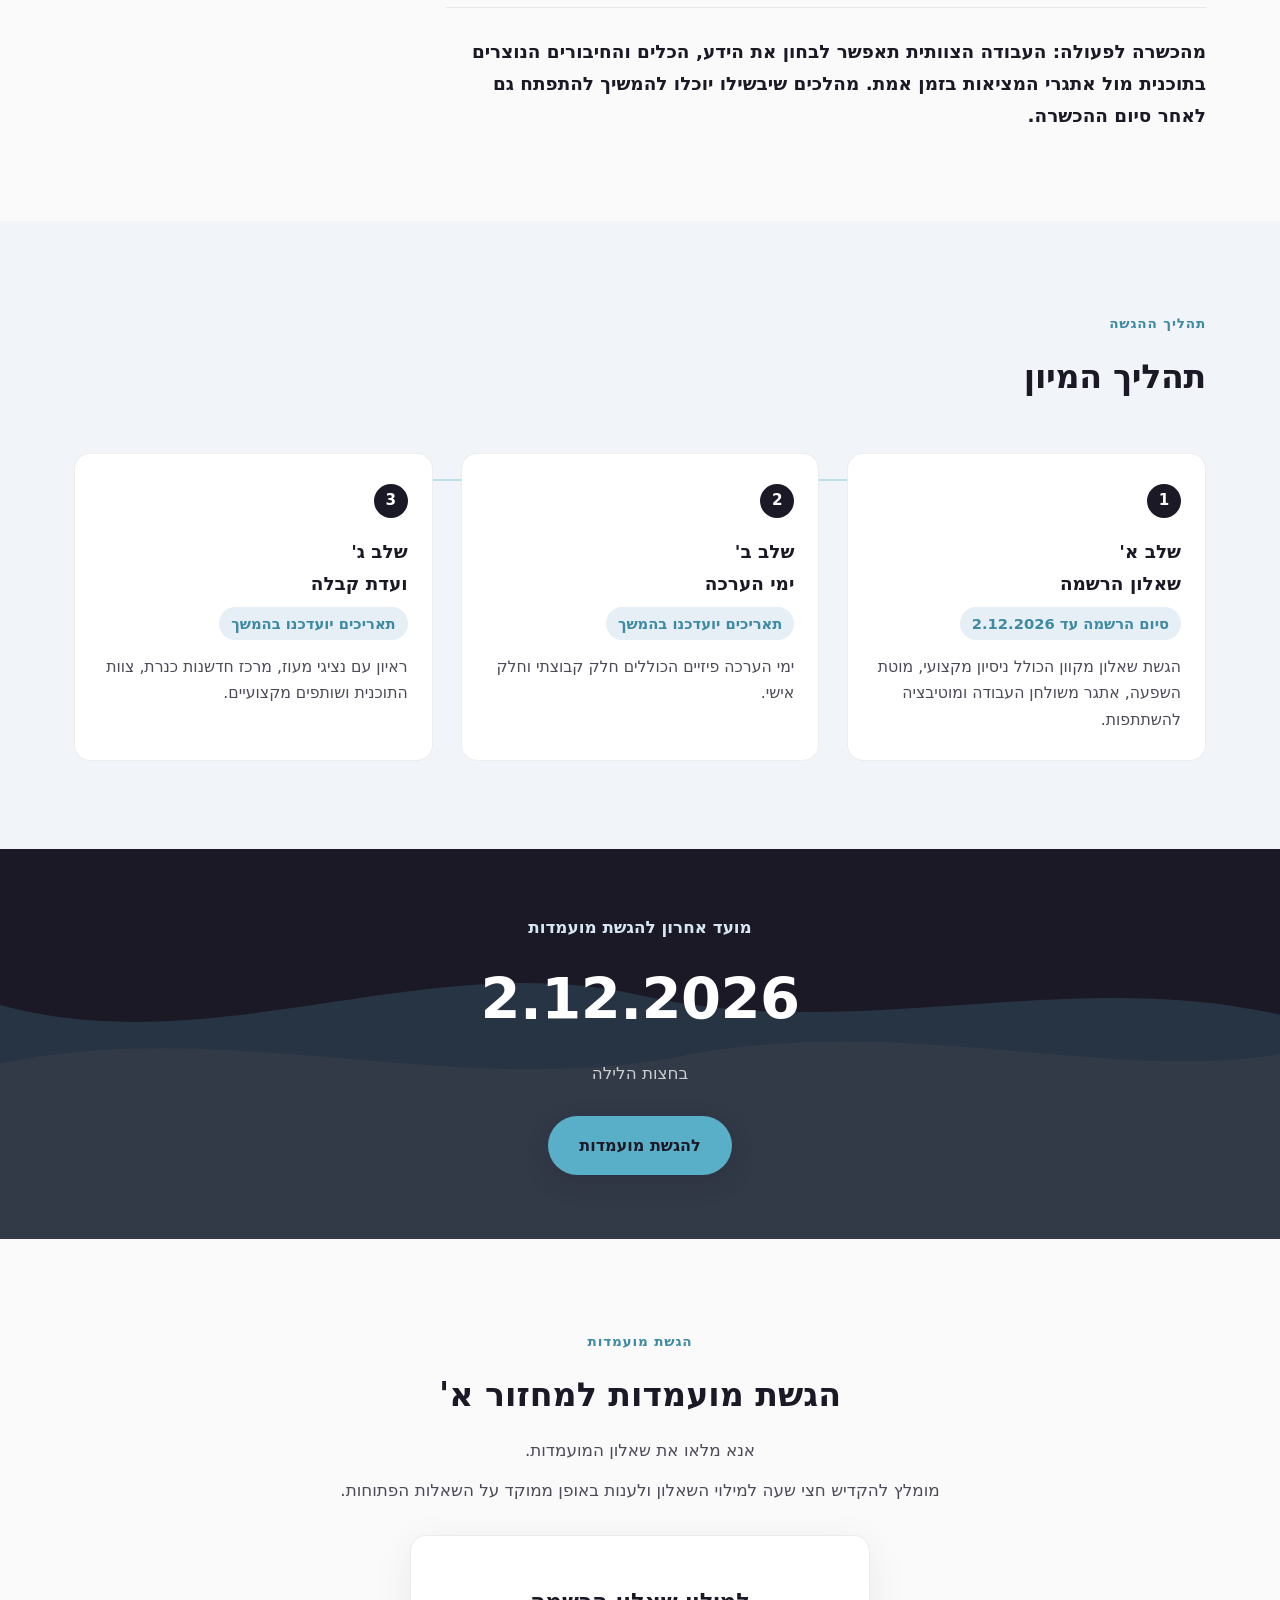
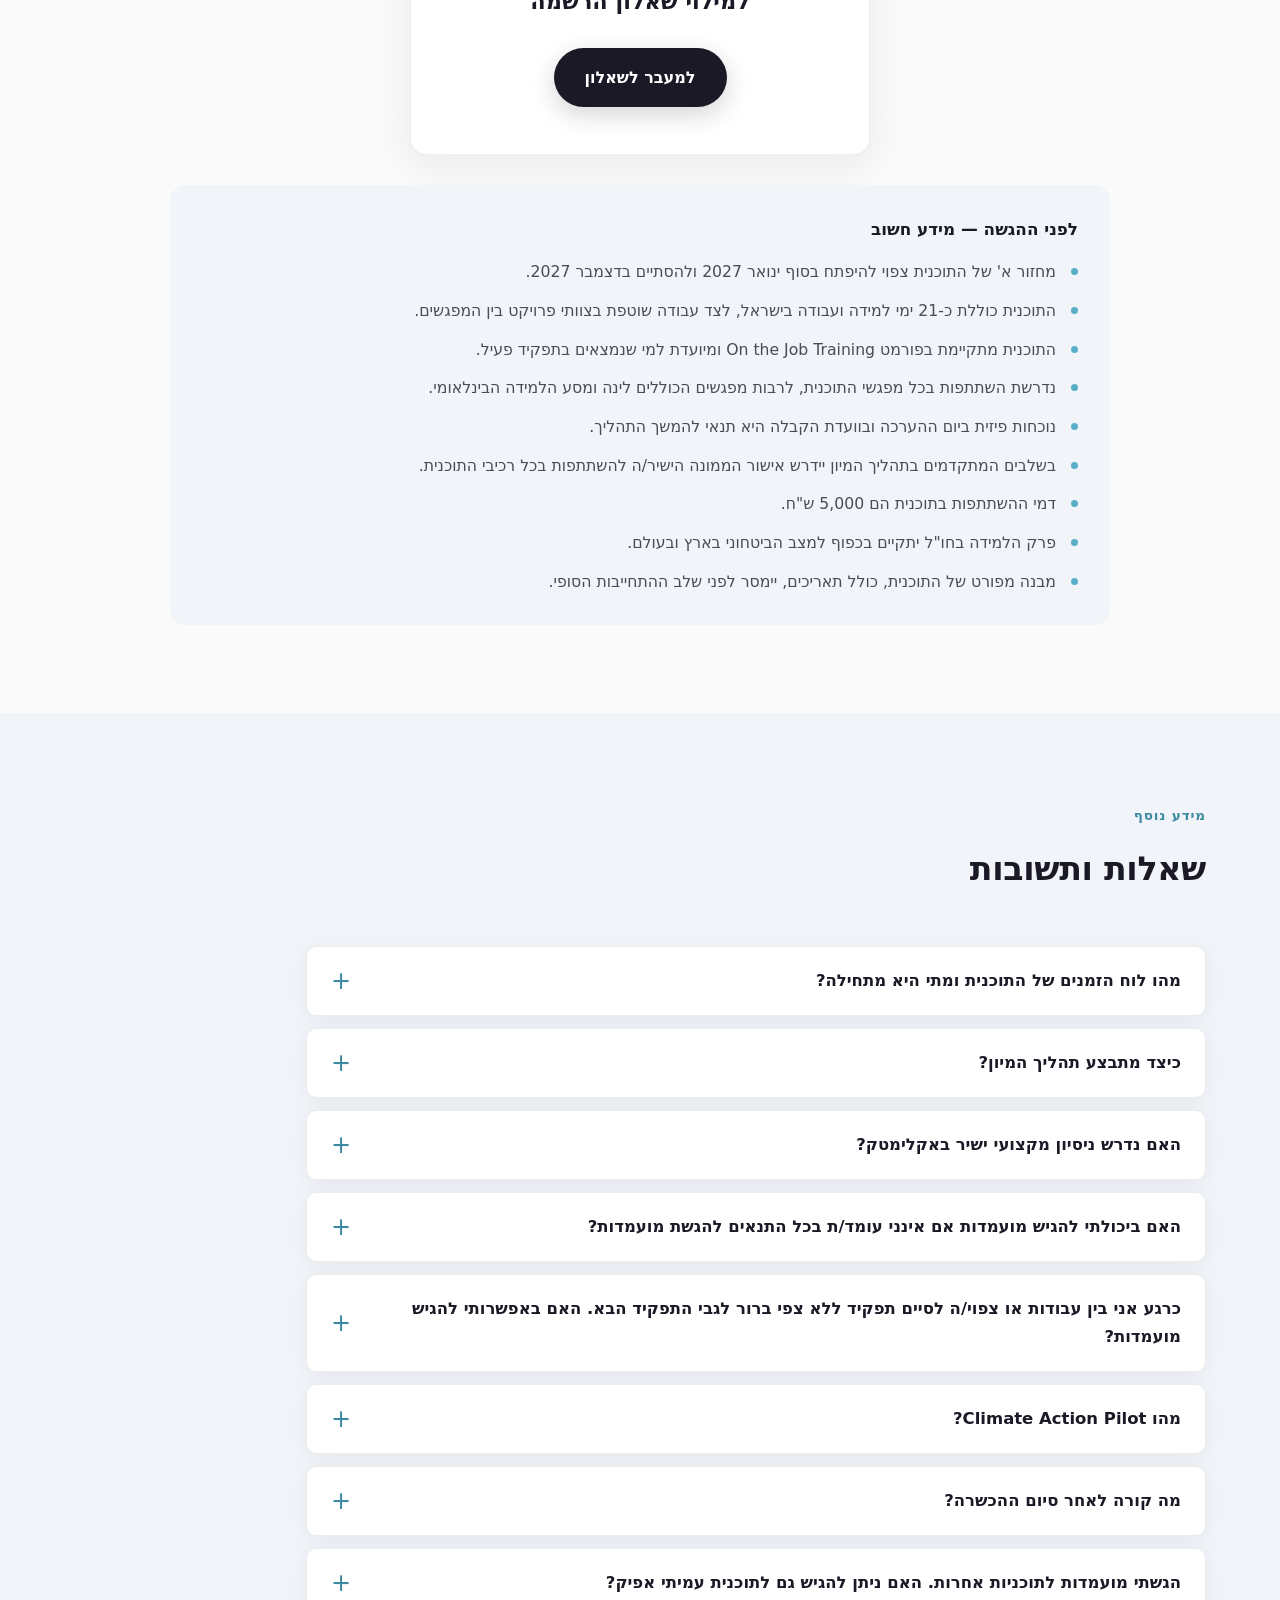
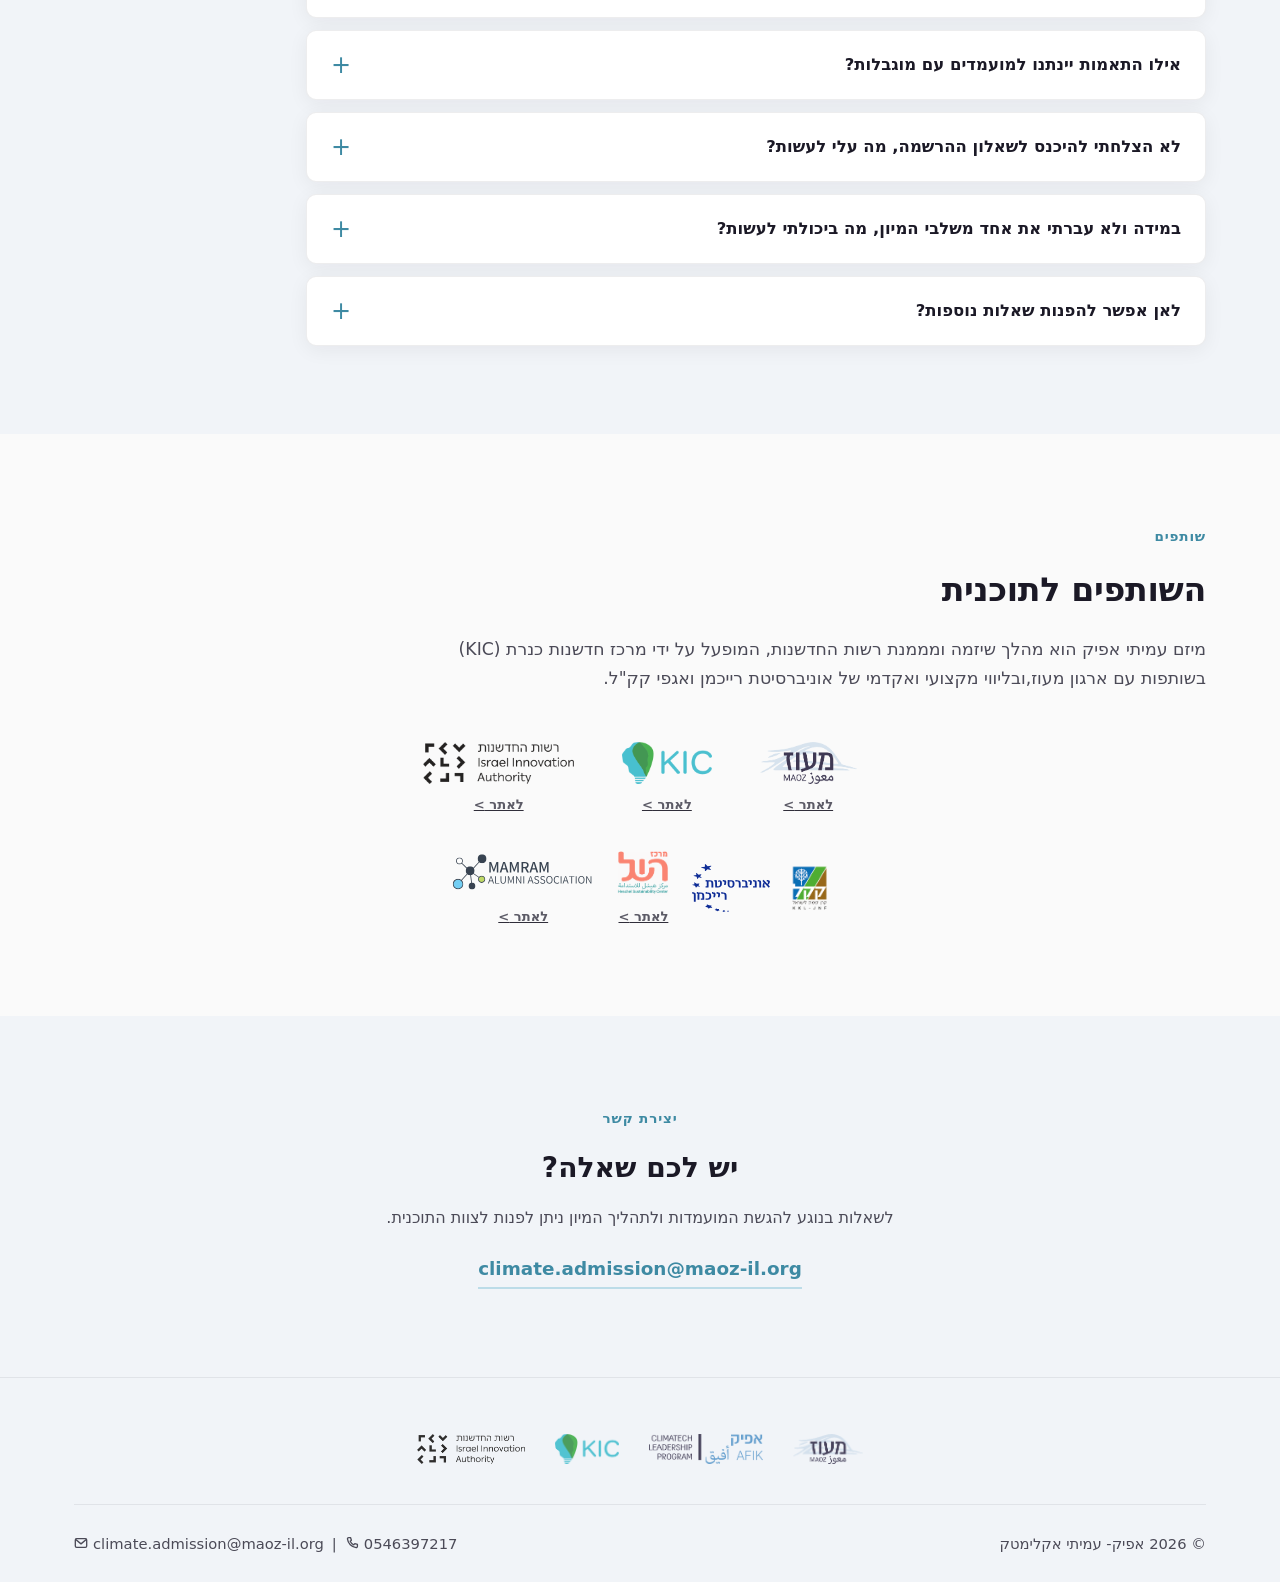
==== commit 209230da: "Add files via upload" ====
--- a/index.html
+++ b/index.html
@@ -281,7 +281,6 @@
           <span class="timeline-num">1</span>
           <h3>שלב א'<br>שאלון הרשמה</h3>
           <span class="timeline-date">סיום הרשמה עד 2.12.2026</span>
-          <p>מפגש חשיפה אינטרנטי 16.11.2026</p>
           <p>הגשת שאלון מקוון הכולל ניסיון מקצועי, מוטת השפעה, אתגר משולחן העבודה ומוטיבציה להשתתפות.</p>
         </div>
         <div class="timeline-stage">
@@ -337,10 +336,6 @@
             <article class="application-option">
               <h3>למילוי שאלון הרשמה</h3>
               <a class="btn btn-primary" href="https://maozmb.formtitan.com/ftproject/ft9661c481bd414038a4bed90727682756" target="_blank" rel="noopener noreferrer">למעבר לשאלון</a>
-            </article>
-            <article class="application-option">
-              <h3>להרשמה למפגש חשיפה</h3>
-              <a class="btn btn-primary" href="https://forms.monday.com/forms/6d9bc98e8d0256991ad52911f7b4c716?r=use1" target="_blank" rel="noopener noreferrer">למעבר להרשמה</a>
             </article>
           </div>
         </div>
--- a/css/style.css
+++ b/css/style.css
@@ -838,8 +838,10 @@
 }
 .application-options {
   display: grid;
-  grid-template-columns: repeat(2, minmax(0, 1fr));
+  grid-template-columns: minmax(0, 1fr);
   gap: 24px;
+  max-width: 460px;
+  margin-inline: auto;
 }
 .application-option {
   display: flex;
